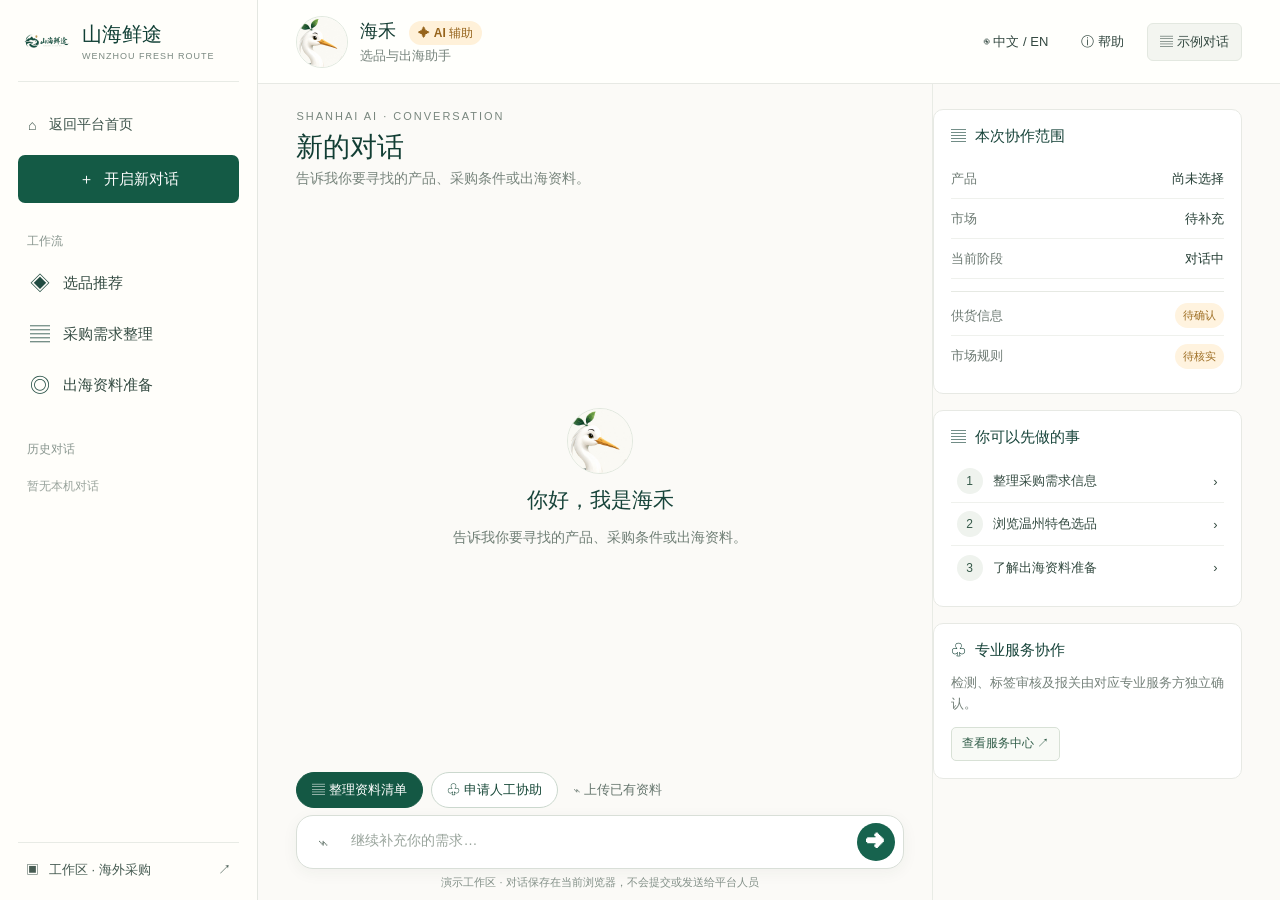
==== assistant.html @ 995d0ec9 "Polish homepage and AI assistant experience" ====
<!doctype html>
<html lang="zh-CN">
<head>
  <meta charset="utf-8">
  <meta name="viewport" content="width=device-width, initial-scale=1">
  <meta name="theme-color" content="#f7f7f2">
  <meta name="description" content="海禾 AI 独立对话工作区">
  <title>海禾 AI 对话工作区 · 山海鲜途</title>
  <link rel="stylesheet" href="market.css?v=20261021-home-agent1">
</head>
<body class="agent-route-active">
  <main id="assistant-app" class="agent-workspace">
    <aside class="agent-sidebar">
      <a class="agent-brand" href="index.html#home"><img src="assets/shanhai-logo.png" alt=""><span><strong>山海鲜途</strong><small>WENZHOU FRESH ROUTE</small></span></a>
      <a class="agent-back" href="index.html#home">⌂ <span>返回平台首页</span></a>
      <button class="agent-new-chat" type="button" data-action="new-chat">＋ <span>开启新对话</span></button>
      <div class="agent-side-label">工作流</div>
      <nav class="agent-side-nav" aria-label="助手工作流">
        <a href="index.html#catalog"><span>◈</span>选品推荐</a>
        <a href="index.html#request-create"><span>▤</span>采购需求整理</a>
        <a href="index.html#services"><span>◎</span>出海资料准备</a>
      </nav>
      <div class="agent-side-label recent-label">历史对话</div>
      <nav class="agent-history-list" id="agent-history" aria-label="历史对话"></nav>
      <a class="agent-side-footer" href="workspace.html">▣ <span>工作区 · 海外采购</span> ↗</a>
    </aside>

    <section class="agent-main">
      <header class="agent-topbar">
        <div class="agent-profile"><img src="assets/haihe-agent-avatar.jpg" alt=""><span><strong>海禾 <b>✦ AI 辅助</b></strong><small>选品与出海助手</small></span></div>
        <div class="agent-top-actions">
          <button type="button" class="agent-language" data-action="language">◉ 中文 / EN</button>
          <button type="button" data-action="help">ⓘ 帮助</button>
          <button type="button" class="agent-example-button" data-action="example">▤ 示例对话</button>
        </div>
      </header>

      <div class="agent-columns">
        <section class="agent-chat" aria-label="AI 对话">
          <div class="agent-chat-heading"><p class="section-kicker">SHANHAI AI · CONVERSATION</p><h1 id="thread-title">新的对话</h1><p id="thread-subtitle">告诉我你要寻找的产品、采购条件或出海资料。</p></div>
          <div class="agent-messages" id="agent-messages" aria-live="polite" aria-relevant="additions text"></div>
          <div class="agent-action-row">
            <button type="button" class="agent-primary-action" data-prompt="请整理一份出海资料准备清单">▤ 整理资料清单</button>
            <button type="button" class="agent-secondary-action" data-action="human">♧ 申请人工协助</button>
            <button type="button" class="agent-text-action" data-action="upload">⌁ 上传已有资料</button>
            <input type="file" id="agent-file" hidden>
          </div>
          <form id="agent-form" class="agent-composer">
            <button type="button" aria-label="添加文件" data-action="upload">⌁</button>
            <textarea id="agent-input" rows="1" maxlength="2000" autocomplete="off" placeholder="继续补充你的需求…" aria-label="输入消息"></textarea>
            <button type="submit" aria-label="发送消息">➜</button>
          </form>
          <small class="agent-local-note">演示工作区 · 对话保存在当前浏览器，不会提交或发送给平台人员</small>
        </section>

        <aside class="agent-context" aria-label="对话辅助信息">
          <article class="agent-side-card">
            <h2>▤ <span>本次协作范围</span></h2>
            <dl>
              <div><dt>产品</dt><dd id="context-product">尚未选择</dd></div>
              <div><dt>市场</dt><dd id="context-market">待补充</dd></div>
              <div><dt>当前阶段</dt><dd id="context-stage">对话中</dd></div>
            </dl>
            <hr>
            <div class="agent-side-status"><span>供货信息</span><b id="context-supply">待确认</b></div>
            <div class="agent-side-status"><span>市场规则</span><b id="context-rules">待核实</b></div>
          </article>
          <article class="agent-side-card">
            <h2>▤ <span>你可以先做的事</span></h2>
            <button type="button" class="agent-next-step" data-prompt="帮我整理一份采购需求需要的信息"><i>1</i><span>整理采购需求信息</span>›</button>
            <button type="button" class="agent-next-step" data-prompt="温州有哪些特色农产品适合采购？"><i>2</i><span>浏览温州特色选品</span>›</button>
            <button type="button" class="agent-next-step" data-prompt="农产品出口前通常需要关注哪些资料？"><i>3</i><span>了解出海资料准备</span>›</button>
          </article>
          <article class="agent-side-card agent-professional"><h2>♧ <span>专业服务协作</span></h2><p>检测、标签审核及报关由对应专业服务方独立确认。</p><a href="index.html#services">查看服务中心 ↗</a></article>
        </aside>
      </div>
    </section>
  </main>
  <script src="assistant.js?v=20261020-agent-workspace3"></script>
</body>
</html>
---- market.css ----
:root {
  --forest: #125a45;
  --deep: #123d32;
  --ink: #18332a;
  --muted: #718078;
  --cream: #f7f7f2;
  --paper: #fffef9;
  --line: #dfe5de;
  --gold: #b58b4f;
  --soft-green: #e7f1e8;
  --shadow: 0 18px 60px rgba(29, 57, 43, .10);
  font-family: "Segoe UI", "Microsoft YaHei", "Noto Sans SC", Arial, sans-serif;
  color: var(--ink);
  background: var(--cream);
  font-synthesis: none;
  text-rendering: optimizeLegibility;
}
* { box-sizing: border-box; }
html { scroll-behavior: smooth; }
body { margin: 0; min-width: 320px; background: var(--cream); }
button, input, textarea, select { font: inherit; }
button, a { -webkit-tap-highlight-color: transparent; }
button { cursor: pointer; }
a { color: inherit; text-decoration: none; }
button:focus-visible, a:focus-visible, input:focus-visible, textarea:focus-visible, select:focus-visible { outline: 3px solid #9dc5a6; outline-offset: 3px; }
.site-header { height: 76px; display: flex; align-items: center; gap: 30px; padding: 0 clamp(18px, 5vw, 68px); background: rgba(255, 255, 250, .94); border-bottom: 1px solid rgba(223, 229, 222, .88); position: sticky; top: 0; z-index: 20; backdrop-filter: blur(14px); }
.site-brand { display: inline-flex; align-items: center; gap: 10px; min-width: 245px; }
.brand-symbol { width: 41px; height: 33px; display: grid; place-items: center; color: var(--forest); font-size: 44px; font-weight: 400; transform: rotate(-14deg); line-height: .65; }
.site-brand strong { display: block; font-family: "Noto Serif SC", "Songti SC", serif; font-size: 23px; letter-spacing: 2px; }
.site-brand small { display: block; margin-top: 2px; color: #87918b; font-size: 8px; letter-spacing: 1.6px; }
.site-nav { display: flex; align-items: center; justify-content: center; gap: clamp(20px, 3vw, 46px); flex: 1; height: 100%; }
.site-nav a { display: inline-flex; align-items: center; height: 100%; color: #2f4039; font-size: 14px; position: relative; white-space: nowrap; }
.site-nav a[data-route].active { color: var(--deep); font-weight: 700; }
.site-nav a[data-route].active::after { content: ""; position: absolute; bottom: 14px; left: 50%; width: 34px; height: 3px; background: var(--forest); transform: translateX(-50%); border-radius: 3px; }
.nav-menu { position: relative; display: flex; align-items: center; height: 100%; color: #2f4039; font-size: 14px; }
.nav-menu summary { display: flex; align-items: center; height: 100%; cursor: pointer; list-style: none; white-space: nowrap; }
.nav-menu summary::-webkit-details-marker { display: none; }
.nav-menu summary::after { content: "⌄"; margin-left: 6px; color: var(--forest); }
.nav-menu[open] summary { color: var(--deep); font-weight: 700; }
.nav-menu-panel { position: absolute; top: calc(100% - 1px); right: -22px; z-index: 25; display: grid; min-width: 190px; padding: 7px; border: 1px solid var(--line); border-radius: 0 0 7px 7px; background: #fffef9; box-shadow: var(--shadow); }
.nav-menu-panel a { min-height: 40px; padding: 0 12px; border-radius: 4px; }
.nav-menu-panel a[data-route].active::after { display: none; }
.nav-menu-panel a:hover { background: var(--soft-green); }
.nav-lang-button { min-height: 40px; justify-self: start; padding: 0 12px; border: 1px solid #cbd8cd; border-radius: 4px; background: transparent; color: var(--forest); font-size: 14px; }
.nav-assistant-button { min-height: 40px; justify-self: stretch; padding: 0 12px; border: 0; border-radius: 4px; background: var(--soft-green); color: var(--forest); font-size: 14px; text-align: left; }
.workspace-link { color: var(--forest) !important; font-weight: 700; }
.header-actions { display: flex; align-items: center; gap: 17px; white-space: nowrap; }
.lang-button, .text-button { border: 0; background: transparent; color: #33453c; padding: 7px 0; }
.lang-button { font-size: 12px; }
.text-button { font-size: 13px; }
.solid-button, .outline-button, .dark-button { min-height: 38px; display: inline-flex; align-items: center; justify-content: center; padding: 0 18px; border-radius: 7px; font-weight: 700; border: 1px solid var(--forest); text-align: center; }
.solid-button, .dark-button { background: var(--forest); color: #fff; }
.outline-button { background: transparent; color: var(--forest); }
.solid-button:hover, .dark-button:hover { background: var(--deep); }
.outline-button:hover { background: var(--soft-green); }
.mobile-menu { display: none; border: 0; background: transparent; color: var(--forest); font-size: 21px; }
.market-shell { max-width: 1440px; margin: 0 auto; }
.hero { min-height: 480px; padding: clamp(38px, 6vw, 76px) clamp(20px, 7vw, 92px) 45px; display: flex; align-items: center; position: relative; overflow: hidden; isolation: isolate; background: var(--paper); }
.hero::after { content: ""; position: absolute; inset: 0 0 0 37%; z-index: -2; background: url("assets/hero-bayberry.jpg") center / cover no-repeat; }
.hero::before { content: ""; position: absolute; inset: 0; z-index: -1; background: linear-gradient(90deg, rgba(255, 254, 249, .98) 0%, rgba(255, 254, 249, .88) 37%, rgba(255, 254, 249, .08) 72%); }
.hero-copy { width: min(590px, 100%); }
.hero-kicker { margin: 0 0 17px; color: #796c50; font-size: 13px; letter-spacing: 4px; }
.hero h1 { margin: 0; max-width: 570px; font-family: "Noto Serif SC", "Songti SC", serif; font-size: clamp(42px, 4.4vw, 62px); line-height: 1.1; letter-spacing: 0; font-weight: 500; }
.hero h1 em { color: var(--forest); font-style: normal; }
.hero-copy > p { max-width: 500px; margin: 20px 0 24px; color: #4e5e56; font-size: 17px; line-height: 1.75; }
.hero-search { width: min(480px, 100%); height: 56px; display: flex; align-items: center; gap: 10px; border: 1px solid #bfc8bf; background: rgba(255,255,255,.89); border-radius: 10px; padding: 0 7px 0 17px; box-shadow: 0 8px 24px rgba(47,67,52,.08); }
.hero-search span { color: #697a71; font-size: 23px; }
.hero-search input { min-width: 0; flex: 1; border: 0; outline: 0; background: transparent; color: var(--ink); }
.hero-search button { height: 44px; min-width: 98px; border: 0; border-radius: 7px; background: var(--forest); color: #fff; font-weight: 700; }
.hero-actions { display: flex; gap: 12px; margin-top: 22px; }
.hero-note { display: flex; gap: 20px; align-items: center; margin-top: 30px; color: #6c7a71; font-size: 11px; }
.hero-note span { display: inline-flex; gap: 6px; align-items: center; }
.section { padding: 66px clamp(18px, 5vw, 68px); }
.section-head { display: flex; justify-content: space-between; align-items: end; gap: 20px; margin-bottom: 26px; }
.section-kicker { margin: 0 0 7px; color: var(--gold); font-size: 11px; letter-spacing: 2px; text-transform: uppercase; }
.section h2 { margin: 0; font-family: "Noto Serif SC", "Songti SC", serif; font-size: clamp(27px, 3vw, 40px); font-weight: 500; letter-spacing: 1px; }
.section-count { display: inline-flex; vertical-align: middle; margin-left: 8px; padding: 6px 9px; border: 1px solid #d6e3d6; border-radius: 999px; color: var(--forest); background: var(--soft-green); font-family: "Segoe UI", "Microsoft YaHei", sans-serif; font-size: 11px; font-weight: 700; letter-spacing: 0; }
.section-head > p { max-width: 420px; margin: 0; color: var(--muted); font-size: 13px; line-height: 1.7; }
.link-arrow { color: var(--forest); font-size: 13px; font-weight: 700; white-space: nowrap; }
.product-grid { display: grid; grid-template-columns: repeat(4, minmax(0, 1fr)); gap: 18px; }
.product-card { min-width: 0; background: var(--paper); border: 1px solid #e1e6df; border-radius: 8px; overflow: hidden; transition: transform .2s ease, box-shadow .2s ease; }
.product-card:hover { transform: translateY(-4px); box-shadow: var(--shadow); }
.product-photo { position: relative; aspect-ratio: 1.52; overflow: hidden; background: #e5ece4; }
.product-photo img { width: 100%; height: 100%; display: block; object-fit: cover; }
.favorite { position: absolute; top: 11px; right: 11px; width: 31px; height: 31px; display: grid; place-items: center; border: 0; border-radius: 50%; background: rgba(255,255,250,.9); color: var(--forest); font-size: 19px; }
.favorite.active { background: var(--forest); color: #fff; }
.product-body { padding: 14px 16px 16px; }
.product-body h3 { margin: 0 0 5px; font-family: "Noto Serif SC", "Songti SC", serif; font-size: 20px; font-weight: 600; }
.product-body p { margin: 0; color: var(--muted); font-size: 11px; line-height: 1.7; }
.product-meta { display: flex; justify-content: space-between; gap: 10px; margin-top: 12px; padding-top: 11px; border-top: 1px solid #edf0eb; color: #607168; font-size: 11px; }
.product-meta strong { color: var(--forest); font-size: 12px; }
.product-meta button { border: 0; padding: 0; background: transparent; color: var(--forest); font-weight: 700; }
.product-actions { display: flex; align-items: center; gap: 8px; margin-top: 12px; }
.product-batch-meta { display: grid; gap: 4px; margin-top: 10px; color: #718078; font-size: 10px; line-height: 1.5; }
.status-pill { display: inline-flex; align-items: center; min-height: 21px; padding: 2px 7px; border-radius: 4px; background: #e9f1e9; color: #356748; font-size: 10px; font-weight: 700; }
.status-pill.expired { background: #f5e9e6; color: #994f40; }
.status-pill.pending { background: #fff1d6; color: #8b641b; }
.disabled-link { pointer-events: none; opacity: .62; }
.match-checklist { display: grid; gap: 8px; }
.match-check { display: grid; grid-template-columns: 130px 1fr; gap: 4px 10px; padding: 11px 0; border-bottom: 1px solid #edf0eb; font-size: 11px; }
.match-check strong { color: #334d40; }
.match-check span { color: #53665c; }
.match-check small { grid-column: 2; color: #89958d; }
.channel-list { display: grid; gap: 10px; }
.channel-row { display: grid; grid-template-columns: 1.1fr 1fr .8fr 1.2fr auto; align-items: center; gap: 14px; margin-top: 0; }
.channel-row h2 { margin: 9px 0 3px; font-size: 16px; }
.channel-row small { color: #87938b; }
.channel-row > div > strong { display: block; font-size: 11px; line-height: 1.5; }
.precheck-controls { display: grid; gap: 7px; margin-top: 10px; }
.precheck-controls label { display: grid; gap: 3px; color: #738078; font-size: 9px; }
.precheck-controls select { width: 100%; min-width: 0; padding: 7px; border: 1px solid #d4ded5; border-radius: 5px; background: #fff; color: #34493d; font: inherit; font-size: 10px; }
.precheck-controls .dark-button { min-height: 34px; justify-content: center; padding: 0 10px; }
.precheck-result { display: grid; gap: 7px; margin-top: 10px; color: #758279; font-size: 10px; }
.precheck-result > strong { color: #344d40; }
.precheck-item { display: grid; grid-template-columns: 1fr; gap: 2px; padding: 7px; border: 1px solid #e2e9e2; border-radius: 5px; background: #fff; }
.precheck-item b { color: #43584b; font-size: 10px; }
.precheck-item span { color: #735d2f; }
.precheck-item small, .precheck-result p, .precheck-boundary { color: #8b978f; font-size: 9px; line-height: 1.5; }
.precheck-result p { margin: 3px 0 0; }
.precheck-boundary { display: block; margin-top: 8px; }
.selection-button { min-height: 30px; flex: 1; padding: 0 9px; border: 1px solid #b9d0bc; border-radius: 5px; background: #f6faf4; color: var(--forest); font-size: 10px; font-weight: 700; }
.selection-button.selected { background: var(--forest); color: #fff; }
.mini-link, .table-action { border: 0; padding: 0; background: transparent; color: var(--forest); font-size: 10px; font-weight: 700; white-space: nowrap; }
.feature-band { display: grid; grid-template-columns: repeat(3, minmax(0, 1fr)); gap: 1px; background: #dbe5dc; border-top: 1px solid #dbe5dc; border-bottom: 1px solid #dbe5dc; }
.feature { padding: 26px clamp(18px, 4vw, 52px); background: #eef5eb; }
.feature span { color: var(--gold); font-size: 21px; }
.feature h3 { margin: 12px 0 6px; font-size: 16px; }
.feature p { margin: 0; color: #68786e; line-height: 1.7; font-size: 12px; }
.catalog-page, .booklet-page, .requests-page, .request-category-page, .quotes-page { min-height: calc(100vh - 76px); padding: 50px clamp(18px, 5vw, 68px) 80px; }
.page-hero { display: grid; grid-template-columns: minmax(0, 1fr) 420px; gap: 24px; align-items: end; margin-bottom: 30px; }
.page-hero h1 { margin: 0 0 8px; font-family: "Noto Serif SC", "Songti SC", serif; font-size: clamp(30px, 3vw, 42px); font-weight: 500; }
.page-hero p { margin: 0; color: var(--muted); line-height: 1.7; }
.page-hero .search-control { width: 100%; }
.search-control { height: 46px; display: flex; align-items: center; gap: 9px; background: #fff; border: 1px solid #ccd7cc; border-radius: 8px; padding: 0 13px; }
.search-control span { color: var(--forest); font-size: 19px; }
.search-control input { flex: 1; min-width: 0; border: 0; outline: 0; background: transparent; }
.filter-bar { display: flex; gap: 8px; flex-wrap: wrap; align-items: center; padding: 13px; background: #edf4ed; border: 1px solid #d9e4da; border-radius: 8px; margin-bottom: 28px; }
.filter-label { padding: 0 6px; color: #54665a; font-weight: 700; font-size: 12px; }
.filter-chip { border: 1px solid #d3ddd3; background: #fff; color: #54655b; border-radius: 6px; padding: 8px 15px; font-size: 12px; }
.filter-chip.active, .filter-chip:hover { background: var(--forest); border-color: var(--forest); color: #fff; }
.requests-list, .quote-list { display: grid; gap: 12px; }
.request-row, .quote-row { display: grid; grid-template-columns: minmax(0, 1.6fr) .8fr .8fr auto; align-items: center; gap: 16px; padding: 20px; border: 1px solid var(--line); background: #fff; border-radius: 8px; }
.request-main h3, .quote-main h3 { margin: 0 0 6px; font-size: 16px; }
.request-main p, .quote-main p { margin: 0; color: var(--muted); font-size: 12px; line-height: 1.6; }
.row-label { display: block; margin-bottom: 5px; color: #9aa49d; font-size: 10px; }
.row-value { color: var(--deep); font-size: 13px; font-weight: 700; }
.tag { display: inline-flex; width: fit-content; padding: 5px 8px; border-radius: 4px; background: var(--soft-green); color: var(--forest); font-size: 10px; font-weight: 700; }
.tag.amber { background: #fff1dc; color: #98631b; }
.tag.gray { background: #eef1ef; color: #6d7973; }
.empty-panel { padding: 58px 20px; text-align: center; border: 1px dashed #c9d4ca; border-radius: 8px; color: var(--muted); }
.empty-panel strong { display: block; margin-bottom: 7px; color: var(--ink); font-size: 16px; }
.category-actions { display: flex; justify-content: flex-end; gap: 8px; flex-wrap: wrap; }
.filter-result-banner { display: flex; align-items: center; gap: 14px; margin-bottom: 18px; padding: 14px 16px; border: 1px solid #d8e7d8; border-radius: 8px; background: #edf5ec; color: #5d7165; font-size: 11px; }
.filter-result-banner strong { color: var(--forest); font-size: 14px; }
.booklet-note { display: flex; align-items: center; gap: 13px; margin-bottom: 20px; padding: 14px 16px; border: 1px solid #d8e7d8; border-left: 3px solid var(--gold); background: #fffaf0; color: #6d694f; font-size: 11px; line-height: 1.6; }
.booklet-note strong { flex: 0 0 auto; color: #8c6c2d; }
.booklet-grid { display: grid; grid-template-columns: repeat(2, minmax(0, 1fr)); gap: 15px; }
.booklet-card { display: grid; grid-template-columns: minmax(150px, .7fr) minmax(0, 1.3fr); gap: 18px; padding: 16px; border: 1px solid var(--line); border-radius: 8px; background: #fff; box-shadow: var(--shadow); }
.booklet-card > img { width: 100%; aspect-ratio: .9; object-fit: cover; border-radius: 6px; background: #e9efe8; }
.booklet-card h2 { margin: 9px 0 3px; font-family: "Noto Serif SC", "Songti SC", serif; font-size: 20px; font-weight: 500; }
.booklet-card > div > p { margin: 0; color: var(--muted); font-size: 11px; }
.booklet-card dl { display: grid; grid-template-columns: 1fr 1fr; gap: 9px 13px; margin: 16px 0; }
.booklet-card dl div { min-width: 0; padding-top: 8px; border-top: 1px solid #edf0eb; }
.booklet-card dt { color: #9aa49d; font-size: 10px; }
.booklet-card dd { margin: 4px 0 0; color: var(--deep); font-size: 11px; font-weight: 700; }
.booklet-card .dark-button { width: 100%; justify-content: center; }
.request-detail-list { display: grid; gap: 12px; }
.request-detail-card { padding: 22px; border: 1px solid var(--line); border-radius: 8px; background: #fff; box-shadow: var(--shadow); }
.request-detail-head { display: flex; justify-content: space-between; align-items: center; gap: 12px; }
.request-detail-card h2 { margin: 14px 0 7px; font-family: "Noto Serif SC", "Songti SC", serif; font-size: 22px; font-weight: 500; }
.request-detail-card > p { margin: 0; color: var(--muted); font-size: 12px; line-height: 1.7; }
.request-detail-meta { display: grid; grid-template-columns: 1fr 1fr auto; align-items: end; gap: 16px; margin-top: 18px; padding-top: 15px; border-top: 1px solid #edf0eb; }
.request-detail-meta small, .request-detail-meta strong { display: block; }
.request-detail-meta small { color: #929d96; font-size: 10px; }
.request-detail-meta strong { margin-top: 5px; color: var(--deep); font-size: 13px; }
.quote-row { grid-template-columns: minmax(0, 1.4fr) 1fr auto; }
.quote-side { display: flex; align-items: center; gap: 10px; }
.quote-avatar { width: 37px; height: 37px; display: grid; place-items: center; border-radius: 50%; background: #e6f0e6; color: var(--forest); font-weight: 700; }
.auth-page { min-height: calc(100vh - 76px); display: grid; grid-template-columns: minmax(0, 1.05fr) minmax(360px, .8fr); gap: clamp(28px, 6vw, 96px); align-items: center; padding: 58px clamp(18px, 7vw, 108px) 86px; background: linear-gradient(135deg, #f7f7f2, #e9f2e8); }
.auth-visual { min-height: 490px; display: flex; flex-direction: column; justify-content: center; padding: clamp(18px, 5vw, 70px); border-radius: 12px; background: linear-gradient(140deg, rgba(18, 61, 50, .96), rgba(19, 93, 68, .86)), url("assets/hero-bayberry.jpg") center / cover; color: #f8fbf3; box-shadow: var(--shadow); }
.auth-kicker { margin: 0 0 15px; color: #c9dfc8; font-size: 11px; letter-spacing: 2.4px; }
.auth-visual h1 { max-width: 520px; margin: 0; font-family: "Noto Serif SC", "Songti SC", serif; font-size: clamp(38px, 5vw, 66px); font-weight: 500; line-height: 1.15; }
.auth-visual > p { max-width: 420px; margin: 20px 0 48px; color: #d5e6d6; line-height: 1.8; font-size: 15px; }
.auth-visual-card { width: min(390px, 100%); display: flex; align-items: center; gap: 10px; padding: 12px 13px; border: 1px solid rgba(222, 244, 222, .26); border-radius: 9px; background: rgba(255,255,255,.11); backdrop-filter: blur(9px); }
.auth-visual-card strong, .auth-visual-card small { display: block; }
.auth-visual-card strong { font-size: 12px; }
.auth-visual-card small { margin-top: 4px; color: #c9dfc8; font-size: 10px; }
.auth-score { margin-left: auto; color: #d8f0c9; font-size: 18px; font-weight: 800; }
.auth-card { width: 100%; max-width: 490px; padding: clamp(24px, 4vw, 42px); border: 1px solid #dce5dc; border-radius: 12px; background: var(--paper); box-shadow: var(--shadow); }
.auth-card-head h2 { margin: 0 0 9px; font-family: "Noto Serif SC", "Songti SC", serif; font-size: 30px; font-weight: 500; }
.auth-card-head > p:last-child { margin: 0 0 26px; color: var(--muted); font-size: 12px; }
.auth-form .field { margin-bottom: 17px; }
.auth-form input, .auth-form select { min-height: 45px; }
.remember-line { display: flex; align-items: center; gap: 7px; margin: -4px 0 19px; color: var(--muted); font-size: 11px; }
.remember-line input { accent-color: var(--forest); }
.auth-submit { width: 100%; min-height: 46px; justify-content: center; display: inline-flex; align-items: center; gap: 8px; }
.auth-switch { margin: 19px 0 0; text-align: center; color: var(--muted); font-size: 11px; }
.auth-switch button { border: 0; padding: 0 0 0 5px; background: transparent; color: var(--forest); font-weight: 800; }
.auth-note { margin: 20px 0 0; padding-top: 15px; border-top: 1px solid var(--line); color: #8a968f; font-size: 10px; line-height: 1.7; }
.inquiry-page { min-height: calc(100vh - 76px); padding: 50px clamp(18px, 5vw, 68px) 85px; }
.inquiry-layout { display: grid; grid-template-columns: minmax(0, .82fr) minmax(0, 1.18fr); gap: 18px; align-items: start; }
.inquiry-product { overflow: hidden; border: 1px solid var(--line); border-radius: 10px; background: var(--paper); box-shadow: var(--shadow); }
.inquiry-product > img { width: 100%; display: block; aspect-ratio: 1.65; object-fit: cover; }
.inquiry-product > div { padding: 22px; }
.inquiry-product h2 { margin: 0 0 5px; font-family: "Noto Serif SC", "Songti SC", serif; font-size: 28px; font-weight: 500; }
.inquiry-product p:not(.section-kicker) { margin: 0; color: var(--muted); font-size: 12px; }
.inquiry-specs { display: grid; grid-template-columns: repeat(3, 1fr); gap: 10px; margin-top: 20px; padding-top: 15px; border-top: 1px solid var(--line); }
.inquiry-specs small, .inquiry-specs strong { display: block; }
.inquiry-specs small { color: #89958d; font-size: 10px; }
.inquiry-specs strong { margin-top: 6px; color: var(--deep); font-size: 11px; }
.inquiry-form-card { padding: 22px; border: 1px solid var(--line); border-radius: 10px; background: #fff; box-shadow: var(--shadow); }
.match-banner { display: flex; align-items: center; gap: 10px; margin-bottom: 24px; padding: 12px; border: 1px solid #d1e3d2; border-radius: 8px; background: #edf5ec; color: #315447; }
.match-icon { width: 30px; height: 30px; display: grid; place-items: center; border-radius: 50%; background: var(--forest); color: #fff; font-size: 10px; font-weight: 800; }
.match-banner strong, .match-banner small { display: block; }
.match-banner strong { font-size: 12px; }
.match-banner small { margin-top: 3px; color: #718078; font-size: 10px; }
.match-banner b { margin-left: auto; color: var(--forest); font-size: 20px; }
.inquiry-form-actions { display: flex; justify-content: flex-end; gap: 8px; margin-top: 8px; }
.modal-backdrop { position: fixed; inset: 0; z-index: 50; display: grid; place-items: center; padding: 18px; background: rgba(11, 35, 27, .45); }
.modal { width: min(600px, 100%); max-height: 90vh; overflow: auto; background: #fffef9; border-radius: 10px; box-shadow: 0 28px 80px rgba(11,35,27,.28); }
.modal-head { display: flex; align-items: start; justify-content: space-between; gap: 12px; padding: 20px 22px 14px; border-bottom: 1px solid var(--line); }
.modal-head h2 { margin: 0 0 4px; font-family: "Noto Serif SC", "Songti SC", serif; font-weight: 500; }
.modal-head p { margin: 0; color: var(--muted); font-size: 11px; }
.modal-close { border: 0; background: transparent; color: var(--muted); font-size: 22px; }
.modal-body { padding: 20px 22px; }
.modal-foot { display: flex; justify-content: flex-end; gap: 8px; padding: 13px 22px; border-top: 1px solid var(--line); }
.form-grid { display: grid; grid-template-columns: repeat(2, minmax(0,1fr)); gap: 13px; }
.field { margin-bottom: 13px; }
.field.full { grid-column: 1/-1; }
.field label { display: block; margin-bottom: 6px; color: #53645a; font-size: 11px; font-weight: 700; }
.field input, .field select, .field textarea { width: 100%; min-height: 38px; padding: 9px 10px; border: 1px solid #ccd7cc; border-radius: 6px; background: #fff; color: var(--ink); }
.field textarea { min-height: 90px; resize: vertical; }
.site-footer { display: flex; align-items: center; gap: 28px; padding: 29px clamp(18px, 5vw, 68px); background: #123d32; color: #f3f5ee; }
.site-footer > div:first-child strong { display: block; font-family: "Noto Serif SC", "Songti SC", serif; font-size: 18px; font-weight: 500; }
.site-footer > div:first-child span { display: block; margin-top: 4px; color: #b1c7b7; font-size: 10px; }
.site-footer > div:nth-child(2) { display: flex; gap: 20px; font-size: 11px; color: #d5e1d4; }
.site-footer small { margin-left: auto; color: #a4b9aa; font-size: 10px; }
.assistant-launcher { position: fixed; right: 24px; bottom: 24px; z-index: 30; display: inline-flex; align-items: center; gap: 8px; min-height: 49px; padding: 0 14px 0 7px; border: 1px solid #c2d4c4; border-radius: 26px; background: #fffef9; color: var(--forest); box-shadow: var(--shadow); font-weight: 700; }
.assistant-launcher[aria-expanded="true"] { border-color: var(--forest); background: #edf5ec; }
.shortlist-bar { position: fixed; z-index: 30; left: 24px; bottom: 24px; display: flex; align-items: center; gap: 9px; max-width: calc(100vw - 430px); padding: 9px 11px 9px 15px; border: 1px solid #cad9ca; border-radius: 7px; background: #fff; box-shadow: var(--shadow); }
.shortlist-bar[hidden] { display: none; }
.shortlist-bar strong { color: var(--forest); white-space: nowrap; }
.shortlist-bar button { min-height: 34px; padding: 0 11px; border: 1px solid #cbd9cc; border-radius: 5px; background: #f6faf4; color: var(--forest); font: inherit; font-weight: 700; white-space: nowrap; }
.shortlist-bar button:last-child { border-color: var(--forest); background: var(--forest); color: #fff; }
.assistant-orb { width: 34px; height: 34px; display: grid; place-items: center; flex: 0 0 auto; border-radius: 50%; background: var(--forest); color: #fff; font-size: 11px; font-weight: 800; letter-spacing: .5px; }
.assistant-panel { position: fixed; right: 24px; bottom: 84px; z-index: 40; width: min(370px, calc(100vw - 30px)); display: flex; flex-direction: column; max-height: min(650px, calc(100vh - 110px)); overflow: hidden; background: #fffef9; border: 1px solid #c8d7ca; border-radius: 13px; box-shadow: 0 24px 75px rgba(18,61,50,.22); transform: translateY(16px); opacity: 0; pointer-events: none; transition: opacity .18s ease, transform .18s ease; }
.assistant-panel.open { transform: translateY(0); opacity: 1; pointer-events: auto; }
.assistant-panel.open ~ .shortlist-bar { display: none; }
.assistant-head { display: flex; justify-content: space-between; align-items: center; gap: 12px; padding: 15px; background: #edf5ec; border-bottom: 1px solid #d6e4d7; }
.assistant-head > div { display: flex; align-items: center; gap: 9px; }
.assistant-head strong, .assistant-head small { display: block; }
.assistant-head strong { font-size: 13px; }
.assistant-head small { margin-top: 3px; color: #718078; font-size: 10px; }
.assistant-head > button { border: 0; background: transparent; color: #68786d; font-size: 22px; }
.assistant-status { display: flex; align-items: center; gap: 8px; padding: 8px 15px; border-bottom: 1px solid #e5eee5; color: #839087; font-size: 9px; }
.status-live { display: inline-flex; align-items: center; gap: 5px; color: var(--forest); font-weight: 800; }
.status-live i { width: 6px; height: 6px; border-radius: 50%; background: #45a36d; box-shadow: 0 0 0 3px rgba(69,163,109,.12); }
.assistant-trend { margin-left: auto; color: #3d8865; font-weight: 800; }
.assistant-visual { padding: 11px 15px 12px; background: linear-gradient(180deg, #f6faf5, #edf5ec); border-bottom: 1px solid #dce9dd; }
.assistant-match-head, .assistant-match-meta { display: flex; align-items: end; justify-content: space-between; gap: 10px; }
.assistant-match-head small, .assistant-match-head strong { display: block; }
.assistant-match-head small { color: #8a978e; font-size: 9px; }
.assistant-match-head strong { margin-top: 3px; color: #23463a; font-size: 12px; }
.assistant-match-head b { padding: 4px 7px; border-radius: 4px; background: #d9ebd8; color: #397054; font-size: 9px; }
.match-progress { height: 5px; overflow: hidden; margin-top: 9px; border-radius: 99px; background: #d9e6da; }
.match-progress span { display: block; height: 100%; border-radius: inherit; background: linear-gradient(90deg, #5aaa78, #1b6d53); }
.assistant-match-meta { margin-top: 5px; color: #7c8b81; font-size: 9px; }
.assistant-match-meta strong { color: #3b8561; font-size: 10px; }
.assistant-recommend-list { display: grid; grid-template-columns: 1fr 1fr; gap: 7px; margin-top: 10px; }
.assistant-product { min-width: 0; display: flex; align-items: center; gap: 7px; padding: 6px; border: 1px solid #dbe7db; border-radius: 7px; background: #fff; text-align: left; }
.assistant-product img { width: 34px; height: 34px; flex: 0 0 auto; border-radius: 5px; object-fit: cover; }
.assistant-product span { min-width: 0; flex: 1; }
.assistant-product strong, .assistant-product small { display: block; overflow: hidden; text-overflow: ellipsis; white-space: nowrap; }
.assistant-product strong { color: #25483b; font-size: 10px; }
.assistant-product small { margin-top: 3px; color: #89968e; font-size: 8px; }
.assistant-product b { color: var(--forest); font-size: 13px; }
.assistant-messages { display: grid; gap: 10px; min-height: 175px; max-height: 350px; overflow: auto; padding: 15px; }
.assistant-message { max-width: 88%; padding: 10px 12px; border-radius: 9px; color: #365148; background: #f0f4ef; font-size: 11px; line-height: 1.65; }
.assistant-message.user { justify-self: end; background: var(--forest); color: #fff; }
.assistant-prompts { display: flex; gap: 6px; overflow: auto; padding: 0 15px 12px; }
.assistant-prompts button { flex: 0 0 auto; border: 1px solid #d2dfd3; background: #fff; color: var(--forest); border-radius: 15px; padding: 6px 9px; font-size: 10px; }
.assistant-form { display: flex; gap: 8px; padding: 12px; border-top: 1px solid var(--line); }
.assistant-form input { min-width: 0; flex: 1; border: 1px solid #cbd8cc; border-radius: 8px; padding: 9px 10px; outline: 0; }
.assistant-form button { width: 37px; border: 0; border-radius: 8px; background: var(--forest); color: #fff; font-size: 18px; }
.toast-root { position: fixed; right: 22px; bottom: 86px; z-index: 60; display: grid; gap: 8px; }
.toast { max-width: min(370px, calc(100vw - 30px)); padding: 11px 13px; border-radius: 7px; background: #193d32; color: #fff; box-shadow: var(--shadow); font-size: 11px; }
.workspace-page, .services-page, .workflow-page { min-height: calc(100vh - 76px); padding: 50px clamp(18px, 5vw, 68px) 85px; }
.workflow-layout { display: grid; grid-template-columns: minmax(220px, .7fr) minmax(0, 1.5fr); gap: 16px; align-items: start; }
.workflow-guide { padding: 24px; border: 1px solid #d8e6d8; border-radius: 9px; background: linear-gradient(145deg, #f6faf4, #edf5ec); }
.workflow-guide h2 { margin: 10px 0 5px; color: var(--deep); font-family: "Noto Serif SC", "Songti SC", serif; font-size: 20px; font-weight: 500; }
.workflow-guide p { margin: 0 0 24px; color: var(--muted); font-size: 11px; line-height: 1.8; }
.workflow-step { display: inline-grid; place-items: center; width: 28px; height: 28px; border-radius: 50%; background: var(--forest); color: #fff; font-size: 10px; font-weight: 800; }
.workflow-value { display: block; margin: 5px 0 16px; color: var(--deep); font-size: 15px; }
.workflow-form-panel { min-width: 0; }
.workflow-actions { display: flex; justify-content: flex-end; gap: 8px; margin-top: 7px; padding-top: 16px; border-top: 1px solid #edf0eb; }
.workspace-stats { display: grid; grid-template-columns: repeat(3, minmax(0,1fr)); gap: 12px; margin: 0 0 20px; }
.workspace-stats > div { padding: 18px 20px; border: 1px solid var(--line); border-radius: 8px; background: #fff; }
.workspace-stats span, .workspace-stats strong, .workspace-stats small { display: block; }
.workspace-stats span { color: var(--muted); font-size: 11px; }
.workspace-stats strong { margin: 7px 0 3px; color: var(--deep); font-size: 28px; font-weight: 700; }
.workspace-stats small { color: #98a39c; font-size: 10px; }
.workspace-panel { margin-top: 18px; padding: 22px; border: 1px solid var(--line); border-radius: 9px; background: #fff; box-shadow: var(--shadow); }
.panel-heading { display: flex; justify-content: space-between; align-items: end; gap: 15px; margin-bottom: 18px; }
.panel-heading h2 { margin: 0; font-family: "Noto Serif SC", "Songti SC", serif; font-size: 20px; font-weight: 500; }
.panel-note { color: var(--muted); font-size: 10px; }
.table-wrap { overflow-x: auto; }
.comparison-table { width: 100%; border-collapse: collapse; min-width: 690px; }
table th, table td { text-align: center; vertical-align: middle; }
.comparison-table th, .comparison-table td { padding: 14px 12px; border-bottom: 1px solid #edf0eb; text-align: center; font-size: 11px; vertical-align: middle; }
.comparison-table th { color: #7d8b82; font-size: 10px; font-weight: 700; }
.comparison-table td strong, .comparison-table td small { display: block; }
.comparison-table td small { margin-top: 4px; color: #96a199; font-size: 9px; }
.quote-price { color: var(--forest); font-weight: 800; }
.feedback-row, .service-request { display: grid; grid-template-columns: minmax(0, .9fr) auto minmax(0, 1.6fr); align-items: center; gap: 15px; padding: 14px 0; border-bottom: 1px solid #edf0eb; }
.feedback-row:last-child, .service-request:last-child { border-bottom: 0; }
.feedback-row strong, .feedback-row small, .service-request strong, .service-request small { display: block; }
.feedback-row small, .service-request small { margin-top: 4px; color: #8b978f; font-size: 10px; }
.feedback-row p, .service-request p { margin: 0; color: #5f7067; font-size: 11px; line-height: 1.6; }
.muted-copy { color: var(--muted); font-size: 12px; line-height: 1.8; }
.calendar-grid { display: grid; grid-template-columns: repeat(4, minmax(0,1fr)); gap: 10px; }
.calendar-card { min-height: 170px; padding: 16px; border: 1px solid #d8e6d8; border-radius: 8px; background: linear-gradient(145deg, #f6faf4, #edf5ec); }
.calendar-card > span { color: var(--gold); font-size: 11px; font-weight: 800; }
.calendar-card h3 { margin: 18px 0 8px; color: var(--deep); font-size: 14px; line-height: 1.5; }
.calendar-card p { margin: 0 0 5px; color: var(--muted); font-size: 10px; }
.calendar-card strong { display: block; margin-bottom: 15px; color: var(--forest); font-size: 12px; }
.service-disclaimer { display: flex; align-items: start; gap: 13px; margin-bottom: 19px; padding: 15px 17px; border-left: 3px solid var(--gold); background: #fff8e9; color: #6c5b3e; font-size: 11px; line-height: 1.7; }
.service-disclaimer strong { flex: 0 0 auto; color: #8d6c2e; }
.service-grid { display: grid; grid-template-columns: repeat(2, minmax(0,1fr)); gap: 12px; }
.service-card { display: grid; grid-template-columns: auto minmax(0,1fr) auto; align-items: start; gap: 13px; padding: 19px; border: 1px solid var(--line); border-radius: 8px; background: #fff; }
.service-icon { width: 34px; height: 34px; display: grid; place-items: center; border-radius: 50%; background: var(--soft-green); color: var(--forest); font-size: 11px; font-weight: 800; }
.service-card h2 { margin: 9px 0 4px; font-family: "Noto Serif SC", "Songti SC", serif; font-size: 18px; font-weight: 500; }
.service-card small { color: #8a978e; font-size: 10px; }
.service-card p { margin: 9px 0 0; color: var(--muted); font-size: 11px; line-height: 1.7; }
.service-record-panel { margin-top: 20px; }
.selected-summary { display: flex; flex-wrap: wrap; gap: 7px; margin-bottom: 17px; }
.selected-summary span { padding: 6px 9px; border-radius: 4px; background: var(--soft-green); color: var(--forest); font-size: 10px; font-weight: 700; }
.business-model-page { min-height: calc(100vh - 76px); padding: 46px clamp(18px, 5vw, 68px) 80px; }
.business-model-page .page-hero { align-items: end; }
.business-disclaimer { display: flex; gap: 12px; margin: 0 0 18px; padding: 13px 16px; border-left: 3px solid #d89a43; background: #fff7e9; color: #6c5838; font-size: 11px; line-height: 1.7; }
.business-disclaimer strong { flex: 0 0 auto; color: #8a5b21; }
.b2b-flow { display: grid; grid-template-columns: minmax(0,1fr) auto minmax(0,1fr) auto minmax(0,1fr); align-items: center; gap: 13px; padding: 18px 0; border-top: 1px solid var(--line); border-bottom: 1px solid var(--line); }
.b2b-flow > div { display: grid; gap: 5px; }
.b2b-flow small { color: #a16c28; font-size: 9px; font-weight: 800; }
.b2b-flow strong { color: var(--deep); font-size: 13px; }
.b2b-flow span { color: var(--muted); font-size: 10px; }
.b2b-flow > b { color: #c2873e; font-size: 18px; }
.business-columns { display: grid; grid-template-columns: minmax(0,1.5fr) minmax(250px,.8fr); gap: 20px; margin-top: 25px; align-items: start; }
.business-columns > section > .panel-heading { margin-bottom: 12px; }
.membership-grid { display: grid; grid-template-columns: repeat(3,minmax(0,1fr)); gap: 9px; }
.membership-plan { display: flex; flex-direction: column; gap: 10px; min-width: 0; padding: 15px 14px; border: 1px solid var(--line); border-radius: 7px; background: #fff; }
.membership-plan.featured { border-color: #7ca18a; box-shadow: inset 0 3px #548468; }
.membership-plan h3 { margin: 0; color: var(--deep); font-size: 16px; }
.membership-price { margin: 0; color: #28674d; font-size: 24px; font-weight: 800; }
.membership-price small { display: block; margin-top: 3px; color: var(--muted); font-size: 9px; font-weight: 500; }
.membership-plan ul { display: grid; gap: 7px; min-height: 75px; margin: 0; padding-left: 16px; color: #586b60; font-size: 10px; line-height: 1.6; }
.plan-note { min-height: 25px; color: #8b958e; font-size: 9px; line-height: 1.5; }
.membership-plan .outline-button { margin-top: auto; justify-content: center; padding-inline: 8px; font-size: 10px; }
.revenue-panel { padding: 18px; border: 1px solid #ead9bd; border-radius: 7px; background: #fffaf2; }
.revenue-panel .panel-heading { align-items: start; margin-bottom: 8px; }
.revenue-panel h2 { font-size: 20px; }
.commission-rate { margin: 10px 0; color: #a86228; font-size: 35px; font-weight: 800; }
.commission-rate small { display: block; margin-top: 2px; color: #7d7060; font-size: 10px; font-weight: 500; }
.revenue-panel > p { color: #726859; font-size: 10px; line-height: 1.7; }
.revenue-step { display: grid; grid-template-columns: repeat(3,1fr); gap: 6px; margin: 14px 0; }
.revenue-step span { padding: 7px 5px; border-radius: 4px; background: #f2e8d8; color: #75592e; font-size: 9px; text-align: center; }
.revenue-panel > .outline-button { justify-content: center; width: 100%; }
.value-services { margin-top: 22px; }
.value-services .panel-heading h2 { font-size: 21px; }
.value-service-grid { display: grid; grid-template-columns: repeat(3,minmax(0,1fr)); gap: 15px; }
.value-service-grid article { padding: 12px 0; border-top: 2px solid #7b9980; }
.value-service-grid h3 { margin: 9px 0 5px; color: var(--deep); font-size: 14px; }
.value-service-grid p { min-height: 42px; margin: 0 0 9px; color: var(--muted); font-size: 10px; line-height: 1.7; }
.business-footnote { margin: 14px 0 0; color: #78847d; font-size: 9px; line-height: 1.7; }
.business-actions { display: flex; justify-content: flex-end; gap: 8px; margin-top: 18px; }
.revenue-simulator { margin-top: 24px; padding: 20px 22px; border: 1px solid #d8e3d9; border-radius: 7px; background: #fff; }
.revenue-simulator > .panel-heading { align-items: start; }
.revenue-simulator .panel-heading h2 { margin: 0 0 5px; color: var(--deep); font-size: 20px; }
.revenue-simulator .panel-heading p:not(.section-kicker) { margin: 0; color: var(--muted); font-size: 13px; }
.scenario-layout { display: grid; grid-template-columns: minmax(0,1.25fr) minmax(280px,.75fr); gap: 22px; align-items: start; }
.scenario-inputs { display: grid; grid-template-columns: repeat(3,minmax(0,1fr)); gap: 12px; }
.scenario-field { display: grid; align-content: start; gap: 6px; min-width: 0; color: #526459; font-size: 13px; font-weight: 700; }
.scenario-field input:not([type="range"]) { width: 100%; min-height: 40px; padding: 8px 10px; border: 1px solid #ccd7cc; border-radius: 5px; color: var(--ink); font: inherit; font-weight: 500; }
.scenario-rate { grid-template-columns: 1fr auto; align-content: center; }
.scenario-rate output { color: var(--forest); font-size: 14px; font-weight: 800; }
.scenario-rate input { grid-column: 1 / -1; width: 100%; accent-color: var(--forest); }
.scenario-results { display: grid; grid-template-columns: repeat(2,minmax(0,1fr)); gap: 8px; padding: 11px; border: 1px solid #e4ebe4; border-radius: 6px; background: #f8faf7; }
.scenario-results > div { min-width: 0; padding: 10px; background: #fff; border-radius: 4px; }
.scenario-results span, .scenario-results strong { display: block; }
.scenario-results span { color: #758178; font-size: 12px; line-height: 1.45; }
.scenario-results strong { margin-top: 7px; color: var(--deep); font-size: 18px; font-variant-numeric: tabular-nums; }
.scenario-results .scenario-total { border-top: 2px solid #8caf92; }
.scenario-results .scenario-balance { grid-column: 1 / -1; background: #edf5ec; }
.scenario-balance strong { color: var(--forest); font-size: 22px; }
.scenario-balance strong.negative { color: #a54e43; }
.scenario-note { margin: 13px 0 0; color: #78847d; font-size: 12px; line-height: 1.65; }
.revenue-offers, .validation-plan { margin-top: 22px; }
.revenue-offers .panel-heading > div > p:not(.section-kicker) { max-width: 680px; margin: 7px 0 0; color: var(--muted); font-size: 13px; line-height: 1.65; }
.offer-grid { display: grid; grid-template-columns: repeat(3,minmax(0,1fr)); gap: 16px; }
.offer-grid article { display: grid; grid-template-rows: auto 1fr auto; gap: 10px; min-width: 0; padding: 15px; border: 1px solid #e2e8e1; border-radius: 6px; background: #fbfcfa; }
.offer-heading { display: flex; flex-wrap: wrap; justify-content: space-between; align-items: baseline; gap: 7px; }
.offer-heading h3 { margin: 0; color: var(--deep); font-size: 16px; }
.offer-heading strong { color: #28674d; font-size: 17px; }
.offer-grid article > p { margin: 0; color: var(--muted); font-size: 13px; line-height: 1.65; }
.revenue-stream-columns { align-items: stretch; }
.membership-offer { padding: 18px; border: 1px solid #dfe7df; border-radius: 7px; background: #fff; }
.membership-offer .panel-heading { align-items: start; margin-bottom: 12px; }
.membership-offer h2, .commission-offer h2 { margin: 0; color: var(--deep); font-size: 20px; }
.membership-includes { display: grid; grid-template-columns: repeat(3,minmax(0,1fr)); gap: 10px; margin: 0 0 14px; padding: 0; list-style: none; }
.membership-includes li { padding: 11px; border-left: 2px solid #8caf92; background: #f6f9f5; color: #526459; font-size: 13px; line-height: 1.55; }
.membership-offer > p, .commission-offer > p { color: var(--muted); font-size: 13px; line-height: 1.7; }
.free-access-note, .commission-boundary { display: grid; gap: 4px; margin-top: 14px; padding: 12px; border-radius: 5px; background: #f4f7f3; color: #53675a; font-size: 13px; line-height: 1.6; }
.free-access-note strong, .commission-boundary strong { color: var(--deep); }
.commission-offer { height: 100%; }
.commission-offer .commission-rate { font-size: 32px; }
.scenario-switch { display: inline-flex; gap: 4px; margin: 4px 0 16px; padding: 4px; border: 1px solid #dce5dc; border-radius: 6px; background: #f5f8f4; }
.scenario-switch button { min-height: 36px; padding: 7px 13px; border: 0; border-radius: 4px; background: transparent; color: #526459; font: inherit; font-size: 13px; cursor: pointer; }
.scenario-switch button.active { background: var(--forest); color: #fff; }
.scenario-results > div:nth-child(5), .scenario-results > div:nth-child(6) { background: #f5f6f3; }
.validation-plan .panel-heading { margin-bottom: 14px; }
.milestone-grid { display: grid; grid-template-columns: repeat(3,minmax(0,1fr)); gap: 14px; }
.milestone-grid article { display: grid; align-content: start; gap: 8px; min-width: 0; padding: 14px; border-top: 2px solid #8caf92; background: #f8faf7; }
.milestone-grid article > span { color: #8a6a39; font-size: 13px; font-weight: 700; }
.milestone-grid article > strong { color: var(--deep); font-size: 14px; line-height: 1.55; }
.milestone-grid article > p { margin: 0; color: var(--muted); font-size: 13px; line-height: 1.6; }
.lean-boundary { margin-top: 22px; }
.lean-boundary strong { min-width: 145px; }
.cost-structure { margin-top: 26px; padding: 18px 0; border-top: 1px solid var(--line); border-bottom: 1px solid var(--line); }
.cost-structure .panel-heading { margin-bottom: 13px; }
.cost-structure .panel-heading h2 { margin: 0; color: var(--deep); font-size: 19px; }
.cost-grid { display: grid; grid-template-columns: repeat(4,minmax(0,1fr)); gap: 16px; }
.cost-grid article { display: grid; gap: 5px; padding-left: 12px; border-left: 2px solid #9bb79e; }
.cost-grid strong { color: var(--deep); font-size: 14px; }
.cost-grid span { color: var(--muted); font-size: 12px; line-height: 1.5; }
body { font-size: 16px; }
small, .hero-note, .site-footer small, .assistant-status, .assistant-messages, .assistant-form input, .assistant-prompts button { font-size: max(13px, 1em); }
.site-nav a, .nav-menu, .text-button { font-size: 15px; }
.lang-button, .hero-kicker, .section-kicker, .row-label, .tag, .status-pill, .status-pill.pending, .status-pill.expired, .product-batch-meta, .product-body p, .product-meta, .product-meta strong, .field-hint, .source-note, .panel-note, .plan-note, .precheck-controls label, .precheck-result, .precheck-item b, .precheck-item small, .precheck-result p, .precheck-boundary { font-size: max(13px, 1em); }
.site-header .solid-button, .site-header .outline-button, .site-header .dark-button { font-size: 14px; }
.request-stats { display: grid; grid-template-columns: repeat(4,minmax(0,1fr)); gap: 10px; margin: 0 0 18px; }
.request-stats > div { display: flex; align-items: baseline; gap: 9px; padding: 13px 15px; border: 1px solid var(--line); border-radius: 6px; background: #fff; }
.request-stats strong { color: var(--forest); font-size: 22px; }
.request-stats span { color: #5d6e64; font-size: 14px; }
.product-source-line { display: grid; gap: 3px; margin-top: 8px; color: #526459; font-size: 13px; line-height: 1.5; }
.product-source-line em { color: #855e1d; font-size: 13px; font-style: normal; }
.product-price-note { display: block; margin-top: 3px; color: #76847b; font-size: 13px; line-height: 1.4; }
.quote-summary { display: flex; align-items: baseline; gap: 9px; margin-bottom: 14px; padding: 13px 15px; border-left: 3px solid var(--forest); background: #edf5ec; color: #526459; }
.quote-summary strong { color: var(--forest); font-size: 22px; }
.quote-summary small { margin-left: auto; color: #738078; }
.thread-meta { display: grid; grid-template-columns: repeat(3,minmax(0,1fr)); gap: 12px; padding-bottom: 16px; border-bottom: 1px solid var(--line); }
.thread-meta span { display: grid; gap: 5px; }
.thread-meta small { color: var(--muted); font-size: 13px; }
.thread-meta strong { font-size: 15px; }
.thread-messages { display: grid; gap: 12px; min-height: 140px; padding: 18px 0; }
.thread-message { width: min(78%,620px); padding: 12px 14px; border: 1px solid var(--line); border-radius: 7px; background: #f8faf7; }
.thread-message.sent { justify-self: end; border-color: #cddfce; background: #edf5ec; }
.thread-message > span, .thread-message small { color: var(--muted); font-size: 13px; }
.thread-message p { margin: 6px 0; font-size: 15px; line-height: 1.65; }
.quote-reply-form { display: grid; gap: 8px; }
.quote-reply-form label { color: #526459; font-size: 14px; font-weight: 700; }
.quote-reply-form textarea { min-height: 100px; padding: 11px; border: 1px solid #ccd7cd; border-radius: 5px; resize: vertical; font-size: 15px; }
.field-hint { display: block; margin-top: 4px; color: var(--muted); }
@media (max-width: 980px) {
  .site-header { gap: 13px; padding-inline: 20px; }
  .site-brand { min-width: auto; }
  .site-nav { position: absolute; left: 0; right: 0; top: 100%; height: auto; display: none; flex-direction: column; align-items: stretch; gap: 0; padding: 7px 20px 12px; background: #fffef9; border-bottom: 1px solid var(--line); box-shadow: var(--shadow); }
  .site-nav.open { display: flex; }
  .site-nav a { height: 42px; padding-inline: 10px; }
  .nav-menu { width: 100%; height: auto; display: block; }
  .nav-menu summary { height: 42px; padding-inline: 10px; }
  .nav-menu-panel { position: static; min-width: 0; border: 0; border-radius: 0; box-shadow: none; padding: 0 0 5px 12px; }
  .nav-menu-panel a { height: 40px; }
  .mobile-menu { display: block; margin-left: auto; }
  .workspace-link { display: none !important; }
  .hero::after { left: 28%; }
  .product-grid { grid-template-columns: repeat(2, minmax(0,1fr)); }
  .page-hero { grid-template-columns: 1fr; }
  .auth-page { grid-template-columns: 1fr; padding-block: 35px 60px; }
  .auth-visual { min-height: 350px; }
  .auth-card { max-width: none; }
  .inquiry-layout { grid-template-columns: 1fr; }
  .calendar-grid { grid-template-columns: repeat(2, minmax(0,1fr)); }
  .service-grid { grid-template-columns: 1fr; }
  .business-columns { grid-template-columns: 1fr; }
  .offer-grid { grid-template-columns: 1fr; }
  .membership-includes { grid-template-columns: 1fr; }
  .milestone-grid { grid-template-columns: 1fr; }
  .scenario-layout { grid-template-columns: 1fr; }
  .scenario-inputs { grid-template-columns: repeat(2,minmax(0,1fr)); }
  .cost-grid { grid-template-columns: repeat(2,minmax(0,1fr)); }
}
@media (max-width: 680px) {
  .site-header { height: 62px; padding-inline: 14px; }
  .site-brand strong { font-size: 19px; }
  .site-brand small, .lang-button, .text-button, .solid-button { display: none; }
  .header-actions .lang-button { position: absolute; top: 17px; right: 54px; display: block; font-size: 12px; }
  .site-nav { position: absolute; left: 0; right: 0; top: 61px; height: auto; display: none; flex-direction: column; align-items: stretch; gap: 0; padding: 7px 14px 12px; background: #fffef9; border-bottom: 1px solid var(--line); box-shadow: var(--shadow); }
  .site-nav.open { display: flex; }
  .site-nav a { height: 42px; padding-inline: 10px; }
  .nav-menu { height: auto; display: block; }
  .nav-menu summary { height: 42px; padding-inline: 10px; }
  .nav-menu-panel { position: static; min-width: 0; border: 0; border-radius: 0; box-shadow: none; padding: 0 0 5px 12px; }
  .nav-menu-panel a { height: 40px; }
  .site-nav a[data-route].active::after { left: 8px; bottom: 6px; width: 22px; transform: none; }
  .mobile-menu { display: block; margin-left: auto; }
  .hero { min-height: 600px; align-items: end; padding: 38px 20px 45px; }
  .hero { padding-bottom: 92px; }
  .hero::after { inset: 0; background-position: 63% center; }
  .hero::before { background: linear-gradient(180deg, rgba(255,254,249,.12) 0%, rgba(255,254,249,.55) 43%, rgba(255,254,249,.98) 72%); }
  .hero h1 { font-size: 45px; }
  .hero-copy > p { font-size: 15px; }
  .hero-note { flex-wrap: wrap; gap: 9px 16px; }
  .hero-actions { display: grid; grid-template-columns: repeat(2,minmax(0,1fr)); gap: 8px; }
  .hero-actions > * { min-width: 0; justify-content: center; padding-inline: 8px; text-align: center; }
  .hero-actions > :last-child { grid-column: 1 / -1; }
  .workspace-page, .services-page { padding: 35px 15px 60px; }
  .workflow-page { padding: 35px 15px 60px; }
  .workflow-layout { grid-template-columns: 1fr; }
  .workflow-actions { display: grid; grid-template-columns: 1fr; }
  .workflow-actions .outline-button, .workflow-actions .dark-button { width: 100%; justify-content: center; }
  .workspace-stats { grid-template-columns: 1fr; }
  .workspace-panel { padding: 16px; }
  .panel-heading { align-items: start; flex-direction: column; }
  .calendar-grid { grid-template-columns: 1fr; }
  .feedback-row, .service-request { grid-template-columns: 1fr auto; }
  .feedback-row p, .service-request p { grid-column: 1/-1; }
  .service-card { grid-template-columns: auto minmax(0,1fr); }
  .service-card .mini-link { grid-column: 2; justify-self: start; }
  .membership-grid { grid-template-columns: 1fr; }
  .membership-plan ul, .plan-note { min-height: 0; }
  .b2b-flow { grid-template-columns: 1fr; gap: 8px; }
  .b2b-flow > b { transform: rotate(90deg); justify-self: start; margin: 0 0 3px 7px; }
  .value-service-grid { grid-template-columns: 1fr; gap: 5px; }
  .value-service-grid p { min-height: 0; }
  .business-disclaimer { display: block; }
  .business-disclaimer strong { display: block; margin-bottom: 4px; }
  .business-actions { display: grid; grid-template-columns: 1fr; }
  .scenario-switch { display: grid; grid-template-columns: 1fr 1fr; width: 100%; }
  .scenario-switch button { padding-inline: 6px; }
  .scenario-inputs { grid-template-columns: 1fr 1fr; gap: 9px; }
  .scenario-results { grid-template-columns: 1fr 1fr; }
  .scenario-results strong { font-size: 16px; }
  .cost-grid { gap: 13px 10px; }
  .section { padding: 46px 15px; }
  .section-head { display: block; }
  .section-head > p { margin-top: 11px; }
  .product-grid { grid-template-columns: 1fr 1fr; gap: 9px; }
  .product-body { padding: 11px; }
  .product-body h3 { font-size: 16px; }
  .product-meta { display: block; }
  .product-meta button { display: block; margin-top: 7px; }
  .feature-band { grid-template-columns: 1fr; }
  .catalog-page, .booklet-page, .requests-page, .request-category-page, .quotes-page { padding: 35px 15px 60px; }
  .booklet-grid { grid-template-columns: 1fr; }
  .booklet-card { grid-template-columns: 120px minmax(0, 1fr); gap: 13px; }
  .request-row, .quote-row { grid-template-columns: 1fr 1fr; gap: 13px; padding: 15px; }
  .request-stats { grid-template-columns: 1fr 1fr; }
  .quote-summary { flex-wrap: wrap; }
  .quote-summary small { width: 100%; margin-left: 0; }
  .thread-meta { grid-template-columns: 1fr; }
  .thread-message { width: 92%; }
  .request-row .solid-button, .quote-row .solid-button { grid-column: 1/-1; width: 100%; }
  .request-detail-meta { grid-template-columns: 1fr 1fr; }
  .request-detail-meta .dark-button { grid-column: 1/-1; width: 100%; }
  .filter-result-banner { align-items: start; flex-direction: column; gap: 5px; }
  .auth-page { padding: 26px 15px 55px; }
  .auth-visual { min-height: 360px; padding: 26px; }
  .auth-visual h1 { font-size: 42px; }
  .auth-visual > p { margin-bottom: 30px; font-size: 13px; }
  .auth-card { padding: 24px 18px; }
  .inquiry-page { padding: 35px 15px 60px; }
  .inquiry-product > div, .inquiry-form-card { padding: 17px; }
  .inquiry-specs { gap: 7px; }
  .inquiry-form-actions { display: grid; grid-template-columns: 1fr; }
  .inquiry-form-actions .outline-button, .inquiry-form-actions .dark-button { width: 100%; justify-content: center; }
  .assistant-recommend-list { grid-template-columns: 1fr; }
  .site-footer { display: block; padding: 25px 15px 80px; }
  .site-footer > div:nth-child(2) { margin-top: 18px; flex-wrap: wrap; }
  .site-footer small { display: block; margin: 20px 0 0; }
  .assistant-launcher { right: 14px; bottom: 14px; }
  .assistant-panel { right: 14px; bottom: 74px; max-height: calc(100vh - 160px); }
  .shortlist-bar { right: 14px; bottom: 74px; left: 14px; max-width: none; justify-content: space-between; gap: 6px; padding: 7px; }
  .shortlist-bar strong { font-size: 13px; }
  .shortlist-bar button { padding-inline: 8px; font-size: 13px; }
}

/* Full-page assistant workspace */
body.agent-route-active { overflow: hidden; background: #f7f8f4; }
body.agent-route-active .site-header,
body.agent-route-active .footer-cta,
body.agent-route-active .site-footer,
body.agent-route-active .assistant-panel,
body.agent-route-active .assistant-launcher,
body.agent-route-active .shortlist-bar { display: none !important; }
body.agent-route-active #market-root { min-height: 100dvh; }
.agent-workspace { min-height: 100dvh; display: grid; grid-template-columns: 258px minmax(0,1fr); color: #18372f; background: #fbfaf7; }
.agent-sidebar { position: sticky; top: 0; height: 100dvh; display: flex; flex-direction: column; padding: 18px 18px 14px; border-right: 1px solid #e4e7e1; background: #fffefa; }
.agent-brand { display: flex; align-items: center; gap: 12px; min-height: 64px; padding: 0 6px 17px; border-bottom: 1px solid #e8ebe5; }
.agent-brand img { width: 46px; height: 46px; object-fit: contain; }
.agent-brand strong, .agent-brand small { display: block; }
.agent-brand strong { color: #103f35; font-family: "Noto Serif SC", "Songti SC", serif; font-size: 20px; }
.agent-brand small { margin-top: 3px; color: #7b8981; font-size: 9px; letter-spacing: 1px; }
.agent-back { display: flex; align-items: center; gap: 13px; min-height: 60px; padding: 12px 10px; margin-top: 13px; color: #3e544c; font-size: 14px; }
.agent-back:first-letter { font-size: 20px; }
.agent-new-chat { min-height: 48px; display: flex; align-items: center; justify-content: center; gap: 10px; border: 0; border-radius: 7px; background: #145a45; color: white; font-size: 15px; font-weight: 700; }
.agent-new-chat:hover, .agent-primary-action:hover { background: #0d4b39; }
.agent-side-label { margin: 30px 9px 10px; color: #89968f; font-size: 12px; }
.agent-side-nav { display: grid; gap: 5px; }
.agent-side-nav a { min-height: 46px; display: flex; align-items: center; gap: 13px; padding: 0 11px; border-radius: 6px; color: #334a41; font-size: 15px; }
.agent-side-nav a > span { width: 21px; color: #214b41; font-size: 20px; text-align: center; }
.agent-side-nav a:hover, .agent-side-nav a.active { background: #edf2eb; color: #103f35; font-weight: 700; }
.agent-side-label.recent-label { margin-top: 33px; }
.agent-history { width: 100%; display: flex; align-items: flex-start; gap: 9px; padding: 11px 9px; border: 0; border-radius: 6px; background: transparent; color: #354b43; text-align: left; font-size: 12px; }
.agent-history.active, .agent-history:hover { background: #f0f4ed; }
.agent-history > span:first-child { color: #1e5d49; font-size: 16px; }
.agent-history > span:nth-child(2) { min-width: 0; flex: 1; line-height: 1.5; }
.agent-history small { display: block; margin-top: 3px; color: #89958d; font-size: 11px; }
.agent-history b { color: #6d7b73; font-size: 18px; line-height: 12px; }
.agent-side-footer { display: flex; align-items: center; gap: 10px; min-height: 44px; margin-top: auto; padding: 10px 8px 0; border-top: 1px solid #e8ebe5; color: #475c53; font-size: 13px; }
.agent-side-footer span { flex: 1; }
.agent-main { min-width: 0; height: 100dvh; display: grid; grid-template-rows: 84px minmax(0,1fr); }
.agent-topbar { display: flex; align-items: center; justify-content: space-between; gap: 16px; padding: 0 clamp(22px,3vw,48px); border-bottom: 1px solid #e7e9e4; background: rgba(255,255,253,.94); }
.agent-profile { display: flex; align-items: center; gap: 12px; }
.agent-profile > img { width: 52px; height: 52px; border: 1px solid #e1e9df; border-radius: 50%; object-fit: cover; }
.agent-profile strong, .agent-profile small { display: block; }
.agent-profile strong { color: #153d33; font-size: 18px; }
.agent-profile strong b { margin-left: 8px; padding: 5px 9px; border-radius: 15px; background: #fff1d9; color: #96641c; font-size: 12px; }
.agent-profile small { margin-top: 4px; color: #77847d; font-size: 13px; }
.agent-top-actions { display: flex; align-items: center; gap: 10px; }
.agent-top-actions button { min-height: 38px; padding: 0 12px; border: 1px solid transparent; border-radius: 6px; background: transparent; color: #334840; font-size: 13px; }
.agent-top-actions button:hover, .agent-top-actions .agent-example-button { border-color: #e3e8e0; background: #f3f5f0; }
.agent-columns { min-height: 0; display: grid; grid-template-columns: minmax(0,1fr) 310px; gap: 28px; padding: 0 clamp(20px,3vw,48px); }
.agent-chat { min-width: 0; min-height: 0; display: flex; flex-direction: column; padding-top: 26px; }
.agent-chat-heading { flex: 0 0 auto; padding: 0 0 17px; }
.agent-chat-heading .section-kicker { margin: 0 0 8px; color: #78867e; font-size: 11px; }
.agent-chat-heading h1 { margin: 0; color: #123e34; font-size: 27px; line-height: 1.3; }
.agent-chat-heading > p:last-child { margin: 5px 0 0; color: #77847c; font-size: 14px; }
.agent-messages { min-height: 0; flex: 1 1 auto; overflow: auto; display: flex; flex-direction: column; gap: 18px; padding: 4px 0 15px; scrollbar-color: #c7d3c9 transparent; }
.agent-bubble { max-width: min(760px,92%); padding: 13px 16px; border: 1px solid #e6e9e3; border-radius: 10px; background: #fff; color: #263f36; box-shadow: 0 2px 8px rgba(27,53,39,.025); }
.agent-bubble p { margin: 0; font-size: 15px; line-height: 1.7; }
.agent-bubble small { display: block; margin-top: 7px; color: #d6e9e1; font-size: 11px; }
.agent-bubble.user { align-self: flex-end; border-color: #145844; background: #145844; color: #fff; }
.agent-reply { display: flex; align-items: flex-start; gap: 12px; }
.agent-reply > img { width: 43px; height: 43px; flex: 0 0 auto; border: 1px solid #e0e8dd; border-radius: 50%; object-fit: cover; }
.agent-reply-content { min-width: 0; flex: 1; display: grid; gap: 9px; }
.agent-reply-content > small { color: #53685e; font-size: 12px; font-weight: 700; }
.agent-reply-content > small span { margin-left: 8px; color: #929c96; font-weight: 400; }
.agent-reply-content > .agent-bubble { max-width: 100%; }
.agent-context-strip { display: grid; grid-template-columns: repeat(3,minmax(0,1fr)); padding: 12px 9px; border: 1px solid #e6e9e3; border-radius: 9px; background: #fff; }
.agent-context-strip > div { display: flex; align-items: center; gap: 10px; padding: 0 10px; border-right: 1px solid #e8ebe5; }
.agent-context-strip > div:last-child { border: 0; }
.agent-context-strip > div > span { width: 36px; height: 36px; display: grid; place-items: center; border-radius: 50%; background: #edf3ec; color: #245c49; font-size: 17px; }
.agent-context-strip small { color: #718078; font-size: 11px; }
.agent-context-strip strong { display: block; margin-top: 3px; color: #263f36; font-size: 13px; }
.agent-context-strip .agent-pending { color: #a56d1d; }
.agent-checklist { padding: 11px 17px 4px; border: 1px solid #e7e9e4; border-radius: 10px; background: #fff; }
.agent-checklist > header { display: flex; align-items: center; gap: 10px; padding-bottom: 10px; border-bottom: 1px solid #edf0ea; color: #1b493c; }
.agent-checklist > header strong { font-size: 15px; }
.agent-checklist > header em { padding: 4px 8px; border-radius: 15px; background: #eff4ef; color: #61786b; font-size: 11px; font-style: normal; }
.agent-check-row { min-height: 47px; display: grid; grid-template-columns: 42px minmax(150px,.8fr) minmax(0,1.5fr) 76px; align-items: center; gap: 10px; border-bottom: 1px solid #eff1ed; }
.agent-check-row:last-of-type { border-bottom: 0; }
.agent-check-row > b { width: 28px; height: 28px; display: grid; place-items: center; border-radius: 50%; background: #f0f4ef; color: #486357; font-size: 11px; }
.agent-check-row > strong { color: #263f36; font-size: 13px; }
.agent-check-row > span { color: #76827b; font-size: 12px; }
.agent-check-row > small { justify-self: end; padding: 5px 8px; border-radius: 14px; background: #fff3df; color: #996317; font-size: 11px; white-space: nowrap; }
.agent-checklist > footer { padding: 9px 0 7px; color: #7e8982; font-size: 11px; }
.agent-source { display: flex; align-items: center; justify-content: space-between; gap: 12px; padding: 9px 11px; border-radius: 6px; background: #f0f4ee; color: #31574a; font-size: 12px; }
.agent-source a { padding: 6px 10px; border: 1px solid #cbd6ca; border-radius: 16px; background: #fff; white-space: nowrap; }
.agent-disclaimer, .agent-local-note { color: #839088; font-size: 11px; line-height: 1.5; }
.agent-action-row { display: flex; flex-wrap: wrap; gap: 8px; padding: 8px 0; }
.agent-primary-action, .agent-secondary-action, .agent-text-action { min-height: 42px; display: inline-flex; align-items: center; justify-content: center; gap: 8px; padding: 0 17px; border: 1px solid #cbd8ce; border-radius: 24px; background: #fff; color: #174838; font-size: 13px; font-weight: 700; }
.agent-primary-action { border-color: #145844; background: #145844; color: #fff; }
.agent-text-action { border-color: transparent; background: transparent; font-weight: 500; }
.agent-composer { min-height: 58px; display: flex; align-items: center; gap: 10px; padding: 7px 9px; border: 1px solid #d9dfd8; border-radius: 17px; background: #fff; box-shadow: 0 4px 16px rgba(34,59,44,.05); }
.agent-composer > button { width: 37px; height: 38px; flex: 0 0 auto; border: 0; border-radius: 50%; background: transparent; color: #65786d; font-size: 20px; }
.agent-composer > button:last-child { background: #145844; color: white; font-size: 19px; }
.agent-composer input { min-width: 0; min-height: 40px; flex: 1; border: 0; outline: 0; color: #244238; font-size: 14px; }
.agent-local-note { display: block; padding: 5px 5px 10px; text-align: center; }
.agent-context { min-width: 0; overflow: auto; display: grid; align-content: start; gap: 16px; padding: 25px 0 25px 0; border-left: 1px solid #e8ebe5; }
.agent-side-card { margin-left: 0; padding: 17px; border: 1px solid #e7e9e4; border-radius: 10px; background: #fff; }
.agent-side-card h2 { display: flex; align-items: center; gap: 9px; margin: 0 0 13px; color: #17443a; font-size: 15px; }
.agent-side-card dl { margin: 0; }
.agent-side-card dl > div, .agent-side-status { min-height: 40px; display: flex; align-items: center; justify-content: space-between; gap: 10px; border-bottom: 1px solid #eff1ed; font-size: 13px; }
.agent-side-card dt { color: #6d7a73; }
.agent-side-card dd { margin: 0; color: #253e35; font-weight: 600; text-align: right; }
.agent-side-card hr { margin: 12px 0 4px; border: 0; border-top: 1px solid #e6e9e3; }
.agent-side-status:last-child { border-bottom: 0; }
.agent-side-status span { color: #6d7a73; }
.agent-side-status b { padding: 5px 8px; border-radius: 15px; background: #fff3df; color: #9d6d22; font-size: 11px; font-weight: 600; }
.agent-next-step { width: 100%; min-height: 43px; display: flex; align-items: center; gap: 10px; border: 0; border-bottom: 1px solid #eff1ed; background: transparent; color: #334a40; text-align: left; font-size: 13px; }
.agent-next-step:last-child { border-bottom: 0; }
.agent-next-step i { width: 26px; height: 26px; display: grid; place-items: center; border-radius: 50%; background: #eff3ee; color: #365a4a; font-size: 12px; font-style: normal; }
.agent-next-step span { flex: 1; }
.agent-professional p { margin: 0 0 12px; color: #76827b; font-size: 13px; line-height: 1.6; }
.agent-professional button { min-height: 34px; padding: 0 10px; border: 1px solid #d8e1d6; border-radius: 5px; background: #f8faf6; color: #315d49; font-size: 12px; }
.agent-professional a { min-height: 34px; display: inline-flex; align-items: center; padding: 0 10px; border: 1px solid #d8e1d6; border-radius: 5px; background: #f8faf6; color: #315d49; font-size: 12px; }
.agent-sample-product { display: flex; align-items: center; gap: 12px; padding: 10px; border: 1px solid #e5e9e2; border-radius: 8px; background: #fff; }
.agent-sample-product img { width: 86px; height: 68px; border-radius: 5px; object-fit: cover; }
.agent-sample-product > div { min-width: 0; flex: 1; display: grid; gap: 4px; }
.agent-sample-product strong { color: #193f35; font-size: 14px; }
.agent-sample-product small, .agent-sample-product span { color: #718078; font-size: 11px; }
.agent-sample-product button { min-height: 34px; padding: 0 10px; border: 1px solid #cdd9cc; border-radius: 18px; background: #fff; color: #24533f; font-size: 11px; }
.agent-dynamic-actions { display: flex; flex-wrap: wrap; gap: 8px; }
.agent-welcome { margin: auto; display: grid; justify-items: center; gap: 12px; padding: 30px 15px; text-align: center; }
.agent-welcome img { width: 66px; height: 66px; border: 1px solid #e1e8de; border-radius: 50%; object-fit: cover; }
.agent-welcome h2 { margin: 0; color: #17443a; font-size: 21px; }
.agent-welcome p { max-width: 520px; margin: 0; color: #6f7e75; font-size: 14px; line-height: 1.6; }
.agent-welcome > div { display: flex; flex-wrap: wrap; justify-content: center; gap: 8px; }
.agent-welcome button { min-height: 38px; padding: 0 12px; border: 1px solid #d4dfd3; border-radius: 5px; background: #fff; color: #285743; font-size: 12px; }
.agent-welcome a { min-height: 38px; display: inline-flex; align-items: center; padding: 0 12px; border: 1px solid #d4dfd3; border-radius: 5px; background: #fff; color: #285743; font-size: 12px; }
@media (max-width: 1100px) {
  .agent-workspace { grid-template-columns: 220px minmax(0,1fr); }
  .agent-columns { grid-template-columns: minmax(0,1fr) 270px; gap: 18px; padding-inline: 20px; }
  .agent-check-row { grid-template-columns: 34px minmax(130px,.8fr) minmax(0,1.3fr) 70px; gap: 7px; }
}
@media (max-width: 820px) {
  body.agent-route-active { overflow: auto; }
  .agent-workspace { display: block; }
  .agent-sidebar { position: static; width: 100%; height: auto; display: grid; grid-template-columns: 1fr auto; gap: 8px 14px; padding: 10px 14px; border-right: 0; border-bottom: 1px solid #e3e8e1; }
  .agent-brand { min-height: 48px; padding: 0; border: 0; }
  .agent-brand img { width: 38px; height: 38px; }
  .agent-brand strong { font-size: 17px; }
  .agent-brand small { font-size: 8px; }
  .agent-back, .agent-side-label, .agent-history, .agent-side-footer { display: none; }
  .agent-new-chat { min-height: 40px; align-self: center; padding: 0 12px; font-size: 13px; }
  .agent-side-nav { grid-column: 1 / -1; display: flex; overflow-x: auto; gap: 5px; }
  .agent-side-nav a { min-height: 37px; flex: 0 0 auto; gap: 7px; padding: 0 10px; font-size: 12px; }
  .agent-side-nav a > span { font-size: 16px; }
  .agent-main { height: auto; min-height: calc(100dvh - 150px); display: block; }
  .agent-topbar { min-height: 67px; padding: 8px 15px; }
  .agent-profile > img { width: 42px; height: 42px; }
  .agent-profile strong { font-size: 15px; }
  .agent-profile strong b { font-size: 10px; }
  .agent-profile small { font-size: 11px; }
  .agent-top-actions { gap: 2px; }
  .agent-top-actions button { min-height: 34px; padding: 0 7px; font-size: 11px; }
  .agent-columns { display: block; padding: 0 15px; }
  .agent-chat { min-height: 690px; padding-top: 20px; }
  .agent-chat-heading h1 { font-size: 22px; }
  .agent-messages { flex: 1 1 auto; min-height: 260px; max-height: 58dvh; }
  .agent-context { display: none; }
  .agent-check-row { grid-template-columns: 30px minmax(0,1fr) auto; gap: 8px; padding: 8px 0; }
  .agent-check-row > span { grid-column: 2; grid-row: 2; font-size: 11px; }
  .agent-check-row > small { grid-column: 3; grid-row: 1 / span 2; }
  .agent-context-strip { padding: 9px 4px; }
  .agent-context-strip > div { gap: 6px; padding: 0 5px; }
  .agent-context-strip > div > span { width: 28px; height: 28px; font-size: 14px; }
  .agent-context-strip small { font-size: 10px; }
  .agent-context-strip strong { font-size: 11px; }
  .agent-composer { position: sticky; bottom: 0; z-index: 4; }
  .agent-local-note { padding-bottom: 12px; }
}
@media (min-width: 821px) and (max-width: 1100px) {
  .agent-workspace { grid-template-columns: 175px minmax(0,1fr); }
  .agent-sidebar { padding-inline: 10px; }
  .agent-brand { gap: 8px; padding-inline: 3px; }
  .agent-brand img { width: 38px; height: 38px; }
  .agent-brand strong { font-size: 17px; }
  .agent-brand small { font-size: 8px; }
  .agent-back, .agent-side-nav a { font-size: 12px; }
  .agent-side-nav a { gap: 8px; padding-inline: 7px; }
  .agent-columns { grid-template-columns: minmax(0,1fr) 194px; gap: 18px; padding-inline: 20px; }
  .agent-context { padding-top: 20px; }
  .agent-side-card { padding: 13px; }
  .agent-side-card h2 { font-size: 13px; }
  .agent-side-card dl > div, .agent-side-status { font-size: 12px; }
  .agent-next-step { font-size: 12px; }
  .agent-profile strong { font-size: 16px; }
  .agent-top-actions button { padding-inline: 7px; font-size: 12px; }
}
@media (max-width: 480px) {
  .agent-top-actions button:nth-child(2) { display: none; }
  .agent-top-actions .agent-example-button { font-size: 10px; }
  .agent-sidebar { padding-inline: 10px; }
  .agent-columns { padding-inline: 11px; }
  .agent-bubble { max-width: 100%; padding: 11px 12px; }
  .agent-bubble p { font-size: 14px; }
  .agent-context-strip { grid-template-columns: 1fr; gap: 8px; }
  .agent-context-strip > div { border-right: 0; }
  .agent-checklist { padding-inline: 11px; }
  .agent-action-row > button { min-height: 38px; padding-inline: 11px; font-size: 11px; }
  .agent-check-row > strong { font-size: 12px; }
  .agent-check-row > span { font-size: 10px; }
}
@media (prefers-reduced-motion: reduce) { *, *::before, *::after { scroll-behavior: auto !important; transition-duration: .01ms !important; animation-duration: .01ms !important; } }
@media print {
  .site-header, .assistant-panel, .assistant-launcher, .site-footer, .category-actions, .toast-root { display: none !important; }
  .booklet-page { padding: 0; }
  .booklet-card { break-inside: avoid; box-shadow: none; }
}

/* Standalone, general-purpose AI conversation workspace. */
.chat-workspace { min-height: 100dvh; display: grid; grid-template-columns: 258px minmax(0,1fr); color: #18372f; background: #fff; }
.chat-sidebar { min-width: 0; height: 100dvh; display: flex; flex-direction: column; padding: 18px 13px 14px; border-right: 1px solid #e6e9e4; background: #f7f8f5; }
.chat-brand { min-height: 50px; display: flex; align-items: center; gap: 10px; padding: 0 8px; color: inherit; }
.chat-brand img { width: 38px; height: 38px; object-fit: contain; }
.chat-brand strong, .chat-brand small { display: block; }
.chat-brand strong { color: #153f34; font-size: 16px; }
.chat-brand small { margin-top: 3px; color: #718078; font-size: 12px; }
.chat-new-button { min-height: 42px; display: flex; align-items: center; gap: 9px; margin-top: 22px; padding: 0 12px; border: 1px solid #d7ddd5; border-radius: 7px; background: #fff; color: #263f36; text-align: left; font-size: 14px; font-weight: 600; }
.chat-new-button:hover { background: #edf3ec; border-color: #bfcfc0; }
.chat-new-button > span { font-size: 20px; line-height: 1; }
.chat-history-heading { margin: 26px 9px 9px; color: #78837c; font-size: 12px; font-weight: 600; }
.chat-history-list { min-height: 0; display: grid; align-content: start; gap: 3px; overflow: auto; }
.chat-history-row { min-width: 0; display: flex; align-items: center; border-radius: 6px; }
.chat-history-row.active, .chat-history-row:hover { background: #e9eee8; }
.chat-history-open { min-width: 0; min-height: 38px; flex: 1; overflow: hidden; padding: 0 10px; border: 0; background: transparent; color: #35483f; text-align: left; text-overflow: ellipsis; white-space: nowrap; font-size: 13px; }
.chat-history-delete { width: 32px; height: 32px; flex: 0 0 auto; border: 0; border-radius: 5px; background: transparent; color: #748079; font-size: 18px; opacity: 0; }
.chat-history-row:hover .chat-history-delete, .chat-history-delete:focus-visible { opacity: 1; }
.chat-history-delete:hover { background: #fff; color: #9b493d; }
.chat-back-link { min-height: 43px; display: flex; align-items: center; gap: 10px; margin-top: auto; padding: 0 9px; border-top: 1px solid #e4e8e1; color: #506158; font-size: 13px; }
.chat-back-link > span { font-size: 18px; }
.chat-main { min-width: 0; height: 100dvh; display: grid; grid-template-rows: 66px minmax(0,1fr); background: #fff; }
.chat-topbar { display: flex; align-items: center; justify-content: space-between; gap: 16px; padding: 0 clamp(18px,3vw,42px); border-bottom: 1px solid #edf0eb; }
.chat-agent-title { display: flex; align-items: center; gap: 10px; }
.chat-agent-title > img { width: 36px; height: 36px; border: 1px solid #e1e8df; border-radius: 50%; object-fit: cover; }
.chat-agent-title > div { display: grid; gap: 2px; }
.chat-agent-title strong { color: #1b4337; font-size: 14px; }
.chat-agent-title > div > span { color: #748078; font-size: 12px; }
.chat-mode-label { margin-left: 4px; padding: 4px 7px; border-radius: 4px; background: #fff3dc; color: #875f20; font-size: 11px; }
.chat-topbar > a { color: #53645a; font-size: 13px; }
.chat-topbar > a:hover { color: #145a45; }
.chat-stage { width: 100%; max-width: 1060px; min-height: 0; display: flex; flex-direction: column; justify-self: center; padding: 0 clamp(18px,4vw,58px); }
.chat-messages { min-height: 0; flex: 1 1 auto; overflow-y: auto; display: flex; flex-direction: column; gap: 25px; padding: 28px 0 18px; scroll-behavior: smooth; }
.chat-message { max-width: 820px; display: flex; align-items: flex-start; gap: 12px; }
.chat-message.assistant { align-self: flex-start; }
.chat-message.user { align-self: flex-end; justify-content: flex-end; }
.chat-message > img { width: 32px; height: 32px; flex: 0 0 auto; border: 1px solid #e1e8df; border-radius: 50%; object-fit: cover; }
.chat-message-body { min-width: 0; display: grid; gap: 5px; }
.chat-message-body > small { color: #7a857e; font-size: 12px; }
.chat-message-body > p { margin: 0; color: #293c33; font-size: 15px; line-height: 1.8; white-space: pre-wrap; overflow-wrap: anywhere; }
.chat-message.user .chat-message-body { max-width: min(680px,78vw); padding: 11px 15px; border-radius: 14px 14px 4px 14px; background: #edf3ed; }
.chat-message.user .chat-message-body > small { display: none; }
.chat-welcome { width: min(100%,780px); margin: auto auto 27px; display: grid; justify-items: center; gap: 8px; text-align: center; }
.chat-welcome[hidden] { display: none; }
.chat-welcome > img { width: 60px; height: 60px; margin-bottom: 5px; border: 1px solid #e0e8df; border-radius: 50%; object-fit: cover; }
.chat-welcome h1 { margin: 0; color: #183f34; font-size: 25px; line-height: 1.35; }
.chat-welcome > p { margin: 0; color: #6e7c73; font-size: 15px; }
.chat-suggestions { width: 100%; display: flex; flex-wrap: wrap; justify-content: center; gap: 8px; margin-top: 18px; }
.chat-suggestions button { min-height: 38px; padding: 0 12px; border: 1px solid #e0e5de; border-radius: 6px; background: #fff; color: #4d5e54; font-size: 13px; }
.chat-suggestions button:hover { border-color: #aabdad; background: #f6f8f4; color: #174c3a; }
.chat-composer-wrap { width: min(100%,820px); flex: 0 0 auto; align-self: center; padding-bottom: 15px; }
.chat-composer { min-height: 58px; display: flex; align-items: flex-end; gap: 10px; padding: 9px 10px 9px 16px; border: 1px solid #d9dfd8; border-radius: 15px; background: #fff; box-shadow: 0 4px 18px rgba(28,53,38,.06); }
.chat-composer:focus-within { border-color: #94ad9a; box-shadow: 0 0 0 3px rgba(42,105,72,.08); }
.chat-composer textarea { min-width: 0; max-height: 160px; flex: 1; resize: none; padding: 8px 0; border: 0; outline: 0; background: transparent; color: #263d33; font: inherit; font-size: 15px; line-height: 1.5; }
.chat-composer textarea::placeholder { color: #9aa39d; }
.chat-composer button { width: 36px; height: 36px; flex: 0 0 auto; display: grid; place-items: center; border: 0; border-radius: 8px; background: #185b45; color: #fff; }
.chat-composer button:hover { background: #104b38; }
.chat-composer button span { font-size: 23px; line-height: 1; }
.chat-composer-wrap > small { display: block; padding: 8px 5px 0; color: #879189; text-align: center; font-size: 11px; line-height: 1.5; }
@media (max-width: 760px) {
  body.agent-route-active { overflow: hidden; }
  .chat-workspace { display: block; }
  .chat-sidebar { width: 100%; height: auto; display: grid; grid-template-columns: minmax(0,1fr) auto; gap: 8px 12px; padding: 9px 12px 7px; border-right: 0; border-bottom: 1px solid #e6e9e4; }
  .chat-brand { min-height: 40px; }
  .chat-brand img { width: 34px; height: 34px; }
  .chat-brand strong { font-size: 14px; }
  .chat-brand small { font-size: 11px; }
  .chat-new-button { min-height: 36px; margin: 0; padding: 0 10px; font-size: 12px; }
  .chat-history-heading { display: none; }
  .chat-history-list { grid-column: 1 / -1; display: flex; overflow-x: auto; }
  .chat-history-row { min-width: 150px; max-width: 220px; flex: 0 0 auto; }
  .chat-history-open { min-height: 32px; font-size: 12px; }
  .chat-history-delete { width: 27px; height: 28px; opacity: 1; }
  .chat-back-link { display: none; }
  .chat-main { height: calc(100dvh - 100px); min-height: 360px; grid-template-rows: 56px minmax(0,1fr); }
  .chat-topbar { padding: 0 14px; }
  .chat-agent-title > img { width: 32px; height: 32px; }
  .chat-topbar > a { font-size: 12px; }
  .chat-stage { padding: 0 13px; }
  .chat-messages { gap: 19px; padding-top: 18px; }
  .chat-message-body > p { font-size: 14px; }
  .chat-welcome { margin-bottom: 18px; }
  .chat-welcome > img { width: 52px; height: 52px; }
  .chat-welcome h1 { font-size: 22px; }
  .chat-suggestions { gap: 6px; margin-top: 13px; }
  .chat-suggestions button { min-height: 35px; padding: 0 9px; font-size: 12px; }
  .chat-composer-wrap { padding-bottom: 8px; }
  .chat-composer { min-height: 54px; }
  .chat-composer-wrap > small { font-size: 10px; }
}
@media (max-width: 420px) {
  .chat-mode-label { font-size: 10px; }
  .chat-topbar > a { max-width: 115px; overflow: hidden; white-space: nowrap; text-overflow: ellipsis; }
  .chat-suggestions { display: grid; grid-template-columns: 1fr 1fr; }
  .chat-suggestions button { min-height: 40px; }
}

/* Screenshot-style conversation content inside the standalone assistant. */
.agent-history-list { min-height: 0; display: grid; align-content: start; gap: 3px; overflow: auto; }
.agent-history-list:empty::after { content: "暂无本机对话"; display: block; padding: 10px 9px; color: #99a39c; font-size: 12px; }
.agent-language { min-height: 38px; padding-inline: 9px !important; }
.agent-top-actions { flex-wrap: wrap; }
.agent-message-row { display: flex; align-items: flex-start; gap: 12px; }
.agent-message-row.user { justify-content: flex-end; }
.agent-message-row > img { width: 43px; height: 43px; flex: 0 0 auto; border: 1px solid #e0e8dd; border-radius: 50%; object-fit: cover; }
.agent-message-content { min-width: 0; display: grid; gap: 7px; max-width: min(720px, 88%); }
.agent-message-row.user .agent-message-content { align-items: end; }
.agent-message-content > small { color: #53685e; font-size: 12px; font-weight: 700; }
.agent-message-content > .agent-bubble { max-width: 100%; }
.agent-message-row.user .agent-bubble { border-color: #145844; background: #145844; color: #fff; }
.agent-message-row.user .agent-bubble p { color: inherit; }
.agent-message-row.user .agent-message-content > small { color: #82958a; }
.agent-checklist { margin-left: 55px; padding: 11px 17px 4px; border: 1px solid #e7e9e4; border-radius: 10px; background: #fff; box-shadow: 0 2px 8px rgba(27,53,39,.025); }
.agent-checklist > header { display: flex; align-items: center; gap: 10px; padding-bottom: 10px; border-bottom: 1px solid #edf0ea; color: #1b493c; }
.agent-checklist > header strong { font-size: 15px; }
.agent-checklist > header em { padding: 4px 8px; border-radius: 15px; background: #eff4ef; color: #61786b; font-size: 11px; font-style: normal; }
.agent-check-row { min-height: 47px; display: grid; grid-template-columns: 42px minmax(150px,.8fr) minmax(0,1.5fr) 76px; align-items: center; gap: 10px; border-bottom: 1px solid #eff1ed; }
.agent-check-row:last-of-type { border-bottom: 0; }
.agent-check-row > b { width: 28px; height: 28px; display: grid; place-items: center; border-radius: 50%; background: #f0f4ef; color: #486357; font-size: 11px; }
.agent-check-row > strong { color: #263f36; font-size: 13px; }
.agent-check-row > span { color: #76827b; font-size: 12px; }
.agent-check-row > small { justify-self: end; padding: 5px 8px; border-radius: 14px; background: #fff3df; color: #996317; font-size: 11px; white-space: nowrap; }
.agent-checklist > footer { padding: 9px 0 7px; color: #7e8982; font-size: 11px; line-height: 1.5; }
.agent-context-strip { margin-left: 55px; }
.agent-action-row { align-items: center; gap: 8px; padding: 9px 0 7px; }
.agent-primary-action, .agent-secondary-action, .agent-text-action { min-height: 36px; padding-inline: 15px; border-radius: 20px; font-size: 13px; white-space: nowrap; }
.agent-text-action { padding-inline: 7px; color: #66766e; }
.agent-composer { min-height: 54px; gap: 8px; padding: 6px 8px 6px 10px; border-radius: 17px; }
.agent-composer > button:first-child { width: 34px; height: 36px; color: #718078; font-size: 19px; }
.agent-composer > button:last-child { width: 38px; height: 38px; border-radius: 50%; background: #17634e; font-size: 19px; }
.agent-composer > button:last-child:hover { background: #0e503e; }
.agent-composer textarea { min-width: 0; min-height: 39px; max-height: 130px; flex: 1; margin: 0; padding: 8px 2px; border: 0; outline: 0; resize: none; background: transparent; color: #244238; font: inherit; font-size: 14px; line-height: 1.5; }
.agent-composer textarea::placeholder { color: #9aa59d; }
@media (max-width: 820px) {
  .agent-history-list { display: flex; overflow-x: auto; }
  .agent-history-list .agent-history { min-width: 190px; }
  .agent-message-content { max-width: 92%; }
  .agent-checklist { margin-left: 0; }
  .agent-context-strip { margin-left: 0; }
}
@media (max-width: 480px) {
  .agent-top-actions .agent-language { display: none; }
  .agent-message-row > img { width: 36px; height: 36px; }
  .agent-message-content { max-width: calc(100% - 48px); }
  .agent-checklist { padding-inline: 11px; }
  .agent-check-row { grid-template-columns: 30px minmax(0,1fr) auto; gap: 8px; padding: 8px 0; }
  .agent-check-row > span { grid-column: 2; grid-row: 2; font-size: 11px; }
  .agent-check-row > small { grid-column: 3; grid-row: 1 / span 2; }
}

/* Keep operational text readable and controls consistent across the public platform. */
.market-shell button:not(.favorite), .market-shell input, .market-shell select, .market-shell textarea, .assistant-panel input, .assistant-panel button { font-size: 14px; }
.market-shell .solid-button, .market-shell .outline-button, .market-shell .dark-button, .market-shell .filter-chip, .market-shell .mini-link, .market-shell .table-action { font-size: 14px; }
.market-shell input, .market-shell select, .market-shell textarea, .assistant-panel input { min-height: 40px; }
.comparison-table th, .comparison-table td { font-size: 14px; line-height: 1.5; }
.comparison-table td small, .comparison-table th small { display: block; margin-top: 4px; color: var(--muted); font-size: 12px; line-height: 1.5; }
.market-shell small, .assistant-panel small { font-size: 13px; line-height: 1.5; }
.market-shell .page-hero > div > p:not(.section-kicker), .market-shell .panel-note, .market-shell .product-body > p { font-size: 14px; line-height: 1.6; }

/* Brand, reading hierarchy and responsive business layouts. */
.site-brand { min-width: 190px; flex: 0 0 auto; }
.site-brand img { display: block; width: 186px; height: 54px; object-fit: contain; object-position: left center; }
.hero { min-height: 510px; }
.hero::before { background: linear-gradient(90deg, rgba(247,247,242,.99) 0%, rgba(247,247,242,.95) 38%, rgba(247,247,242,.7) 58%, rgba(18,61,50,.04) 100%); }
.hero-copy { padding: 27px 30px 27px 0; }
.hero-kicker { color: #6f613e; font-size: 14px; letter-spacing: 1.4px; }
.hero h1 { color: #123d32; font-size: clamp(44px, 4vw, 60px); line-height: 1.16; }
.hero h1 em { color: #986e2d; font-size: .72em; }
.hero-copy > p { color: #33483d; }
.hero-note { color: #45584d; font-size: 14px; flex-wrap: wrap; }
.hero-note span::before { content: ""; width: 7px; height: 7px; border-radius: 50%; background: #b68b43; }
.hero-actions { flex-wrap: wrap; }
.product-title-line { display: flex; justify-content: space-between; align-items: start; gap: 10px; }
.product-title-line h3 { margin: 0 0 4px; }
.product-title-line p { margin: 0; color: #55665b; font-size: 14px; line-height: 1.5; }
.product-category { flex: 0 0 auto; padding: 4px 7px; border-radius: 4px; background: #edf3eb; color: #3d5f48; font-size: 13px; }
.product-meta { align-items: start; font-size: 15px; line-height: 1.5; }
.product-meta strong { font-size: 16px; }
.product-meta button, .product-actions .mini-link { min-height: 36px; padding: 6px 8px; font-size: 14px; }
.product-price-note { display: block; color: #56675d; font-size: 13px; line-height: 1.5; }
.product-supply-summary { display: grid; gap: 5px; margin-top: 10px; color: #3f5247; font-size: 14px; line-height: 1.55; }
.product-supply-summary span { display: grid; grid-template-columns: 72px minmax(0,1fr); gap: 8px; }
.product-supply-summary strong { color: #344a3c; }
.product-source-line { align-items: center; color: #46574c; font-size: 13px; line-height: 1.5; }
.product-source-line em { color: #755b2c; font-style: normal; }
.product-actions { gap: 9px; }
.selection-button { min-height: 44px; font-size: 15px; }
.mini-link, .table-action { font-size: 14px; }
.filter-bar { max-height: 145px; overflow: auto; }
.filter-chip { font-size: 14px; }
.field label, .form-page-panel .field label { color: #34483d; font-size: 16px; line-height: 1.5; }
.field input, .field select, .field textarea { min-height: 46px; font-size: 16px; }
.field textarea { min-height: 112px; }
.field-hint, .source-note, .panel-note, .service-card p, .service-card small, .calendar-card p, .calendar-card > strong { color: #4f6156; font-size: 14px; line-height: 1.6; }
.footer-cta { display: flex; justify-content: space-between; align-items: center; gap: 24px; padding: 34px clamp(20px,5vw,68px); background: #f0f3e9; border-top: 1px solid #e0e5d8; }
.footer-cta > div:first-child { max-width: 640px; }
.footer-cta h2 { margin: 0 0 7px; color: #123d32; font-family: "Noto Serif SC", "Songti SC", serif; font-size: 27px; font-weight: 500; }
.footer-cta p:not(.section-kicker) { margin: 0; color: #43554a; font-size: 15px; line-height: 1.6; }
.footer-cta > div:last-child { display: flex; flex-wrap: wrap; gap: 10px; }
.site-footer { display: block; padding: 34px clamp(20px,5vw,68px) 18px; }
.footer-main { display: grid; grid-template-columns: minmax(220px,1.2fr) repeat(3,minmax(150px,.8fr)); gap: 30px; max-width: 1280px; margin: 0 auto; }
.footer-brand strong { display: block; font-family: "Noto Serif SC", "Songti SC", serif; font-size: 24px; font-weight: 500; }
.footer-brand span, .footer-brand small { display: block; margin-top: 8px; color: #c4d5c7; font-size: 14px; line-height: 1.55; }
.footer-group { display: grid; align-content: start; justify-items: start; gap: 11px; color: #dce7dc; }
.footer-group > strong { margin-bottom: 3px; color: #fff; font-size: 15px; }
.footer-group a { font-size: 14px; line-height: 1.45; }
.footer-group a:hover { color: #e6c889; }
.footer-bottom { display: flex; justify-content: space-between; gap: 18px; max-width: 1280px; margin: 28px auto 0; padding-top: 15px; border-top: 1px solid rgba(227,238,228,.2); color: #c3d4c6; font-size: 13px; line-height: 1.6; }
.footer-bottom span:last-child { max-width: 720px; }
.table-wrap { overflow-x: auto; }
.comparison-table { min-width: 0; }
.comparison-table th, .comparison-table td { font-size: 14px; line-height: 1.55; }
.comparison-table th { color: #4f6156; font-size: 14px; }
.comparison-table td small { color: #4f6156; font-size: 13px; }
.calendar-updated { display: block; margin: 8px 0 12px; color: #53675a; font-size: 13px; line-height: 1.5; }
.batch-docs label { font-size: 15px; }
.workspace-brand-logo { display: block; width: 190px; height: 56px; object-fit: contain; object-position: left center; }
.platform-return { display: block; margin: -12px 8px 23px; color: #215c49; font-size: 14px; font-weight: 700; }
.platform-return:hover { color: #98702e; }
@media (max-width: 1050px) {
  .site-brand { min-width: 150px; }
  .site-brand img { width: 152px; height: 46px; }
  .footer-main { grid-template-columns: repeat(3,minmax(0,1fr)); }
  .footer-brand { grid-column: 1/-1; }
}
@media (max-width: 680px) {
  .site-brand { min-width: 0; width: 148px; }
  .site-brand img { width: 145px; height: 44px; }
  .hero { min-height: 590px; align-items: end; padding: 34px 18px 48px; }
  .hero::after { inset: 0; background-position: 62% center; }
  .hero::before { background: linear-gradient(180deg, rgba(247,247,242,.08) 0%, rgba(247,247,242,.48) 36%, rgba(247,247,242,.96) 70%, #f7f7f2 100%); }
  .hero-copy { padding: 17px 0; }
  .hero h1 { font-size: 43px; }
  .hero h1 em { font-size: .7em; }
  .hero-copy > p { font-size: 16px; }
  .hero-actions { display: grid; grid-template-columns: 1fr; }
  .hero-actions > * { min-height: 44px; }
  .product-grid { grid-template-columns: 1fr; gap: 14px; }
  .product-card { display: grid; grid-template-columns: minmax(110px,.8fr) minmax(0,1.2fr); align-items: stretch; }
  .product-photo { aspect-ratio: auto; min-height: 100%; }
  .product-body { min-width: 0; padding: 12px; }
  .product-title-line { display: block; }
  .product-category { display: inline-block; margin-top: 6px; }
  .product-title-line h3 { font-size: 18px; }
  .product-title-line p { font-size: 13px; overflow-wrap: anywhere; }
  .product-meta { gap: 6px; font-size: 13px; }
  .product-meta strong { font-size: 14px; }
  .product-price-note { font-size: 12px; }
  .product-supply-summary { font-size: 13px; }
  .product-supply-summary span { grid-template-columns: 62px minmax(0,1fr); gap: 5px; }
  .product-source-line { display: grid; font-size: 12px; }
  .product-actions { display: grid; grid-template-columns: 1fr auto; gap: 5px; }
  .selection-button { min-width: 0; padding-inline: 6px; font-size: 14px; }
  .product-actions .mini-link { white-space: normal; }
  .filter-bar { max-height: 116px; padding: 9px; gap: 6px; }
  .filter-chip { padding: 7px 10px; }
  .comparison-table, .comparison-table tbody { display: block; width: 100%; }
  .comparison-table thead { display: none; }
  .comparison-table tr { display: grid; grid-template-columns: repeat(2,minmax(0,1fr)); align-items: center; margin-bottom: 12px; padding: 10px; border: 1px solid #dfe7df; border-radius: 6px; background: #fff; }
  .comparison-table td { min-width: 0; padding: 9px 7px; border: 0; text-align: center; vertical-align: middle; overflow-wrap: anywhere; }
  .comparison-table td:first-child { grid-column: 1/-1; border-bottom: 1px solid #edf0eb; }
  .comparison-table td:nth-child(2)::before { content: "参考报价"; }
  .comparison-table td:nth-child(3)::before { content: "供货时间"; }
  .comparison-table td:nth-child(4)::before { content: "匹配判断"; }
  .comparison-table td:nth-child(5) { align-self: end; }
  .comparison-table td:nth-child(n+2)::before { display: block; margin-bottom: 4px; color: #4f6156; font-size: 12px; font-weight: 700; }
  .footer-cta { display: grid; padding: 27px 16px; }
  .footer-cta h2 { font-size: 23px; }
  .footer-cta > div:last-child { display: grid; }
  .footer-main { grid-template-columns: repeat(2,minmax(0,1fr)); gap: 24px 16px; }
  .footer-brand { grid-column: 1/-1; }
  .footer-bottom { display: grid; gap: 9px; font-size: 13px; }
  .site-footer { padding: 28px 16px calc(90px + env(safe-area-inset-bottom)); }
}
@media (max-width: 390px) {
  .product-card { grid-template-columns: minmax(96px,.72fr) minmax(0,1.28fr); }
  .product-body { padding: 10px; }
  .product-actions { grid-template-columns: minmax(0,1fr); }
  .product-actions .mini-link { justify-self: start; }
}

/* Homepage composition: keep the brand message and assistant equally legible. */
.hero {
  min-height: 610px;
  display: grid;
  grid-template-columns: minmax(0, 1fr) minmax(340px, 410px);
  align-items: center;
  gap: clamp(24px, 4vw, 58px);
  padding: 54px clamp(24px, 5.5vw, 78px);
}
.hero::before {
  background: linear-gradient(90deg, rgba(247,247,242,.99) 0%, rgba(247,247,242,.94) 38%, rgba(247,247,242,.73) 58%, rgba(247,247,242,.26) 100%);
}
.hero-copy { width: auto; max-width: 640px; padding: 22px 0; }
.hero h1 { font-size: clamp(48px, 4.5vw, 62px); }
.hero h1 em { font-size: clamp(27px, 2.5vw, 34px); }
.hero-copy > p { max-width: 530px; }
.hero-actions { flex-wrap: wrap; }
.hero-assistant {
  min-width: 0;
  display: flex;
  flex-direction: column;
  align-self: center;
  overflow: hidden;
  border: 1px solid rgba(201, 213, 199, .95);
  border-radius: 12px;
  background: rgba(255, 255, 252, .97);
  box-shadow: 0 18px 50px rgba(23, 53, 39, .18);
  color: var(--ink);
  backdrop-filter: blur(8px);
}
.hero-assistant > header { min-height: 74px; display: flex; align-items: center; gap: 12px; padding: 12px 16px; border-bottom: 1px solid #e5eae3; }
.hero-assistant > header img { width: 48px; height: 48px; flex: 0 0 auto; border: 1px solid #e3e9df; border-radius: 50%; object-fit: cover; }
.hero-assistant > header > span { min-width: 0; display: grid; gap: 3px; }
.hero-assistant > header strong { color: #173f32; font-size: 18px; }
.hero-assistant > header small { color: #69786e; font-size: 12px; }
.hero-assistant > header button { width: 36px; height: 36px; margin-left: auto; border: 1px solid #dce5dc; border-radius: 6px; background: #fff; color: #245842; font-size: 19px; }
.hero-assistant > header button + button { margin-left: 0; }
.home-route-active #assistant-launcher { display: none; }
.hero-assistant-thread { display: grid; gap: 13px; padding: 16px; }
.hero-assistant-message { max-width: 95%; padding: 11px 13px; border-radius: 8px; background: #f0f3ec; }
.hero-assistant-message p { margin: 0; color: #34473b; font-size: 13px; line-height: 1.65; }
.hero-assistant-prompts { display: flex; flex-wrap: wrap; gap: 8px; padding-left: 20px; }
.hero-assistant-prompts button, .hero-assistant-products button { min-height: 34px; padding: 6px 11px; border: 1px solid #cbd8cb; border-radius: 18px; background: #fff; color: #285641; font-size: 12px; font-weight: 600; }
.hero-assistant-prompts button:hover, .hero-assistant-products button:hover { background: #eef5ed; border-color: #89a990; }
.hero-assistant-user { display: flex; align-items: center; justify-content: flex-end; gap: 8px; }
.hero-assistant-user span { max-width: calc(100% - 40px); padding: 10px 12px; border-radius: 8px 8px 2px 8px; background: #165b43; color: #fff; font-size: 12px; line-height: 1.55; }
.hero-assistant-user b { width: 30px; height: 30px; display: grid; flex: 0 0 auto; place-items: center; border-radius: 50%; background: #e6edf4; color: #31536f; font-size: 12px; }
.hero-assistant-products { display: flex; flex-wrap: wrap; gap: 7px; margin-top: 9px; }
.hero-assistant-products button { min-height: 31px; }
.hero-assistant > footer { display: flex; align-items: center; justify-content: space-between; gap: 12px; min-height: 53px; padding: 8px 14px; border-top: 1px solid #e7ebe5; }
.hero-assistant > footer span { color: #78847c; font-size: 10px; line-height: 1.4; }
.hero-assistant > footer button { flex: 0 0 auto; padding: 8px 10px; border: 0; border-radius: 5px; background: #14583f; color: #fff; font-size: 11px; font-weight: 700; }
@media (max-width: 980px) {
  .hero { grid-template-columns: minmax(0, 1fr) minmax(300px, 360px); gap: 22px; padding-inline: 26px; }
  .hero h1 { font-size: 48px; }
  .hero h1 em { font-size: 27px; }
  .hero-copy > p { font-size: 15px; }
  .hero-actions > * { min-height: 42px; padding-inline: 13px; font-size: 12px; }
}
@media (max-width: 720px) {
  .hero { min-height: 0; grid-template-columns: minmax(0, 1fr); gap: 24px; padding: 30px 18px 28px; }
  .hero::after { background-position: 43% center; }
  .hero::before { background: linear-gradient(180deg, rgba(247,247,242,.10) 0%, rgba(247,247,242,.45) 23%, rgba(247,247,242,.94) 52%, #f7f7f2 100%); }
  .hero-copy { max-width: 600px; padding: 12px 0 0; }
  .hero h1 { font-size: 43px; }
  .hero h1 em { font-size: 27px; }
  .hero-copy > p { margin: 14px 0 18px; font-size: 15px; }
  .hero-actions { display: grid; grid-template-columns: 1fr; gap: 9px; }
  .hero-note { flex-wrap: wrap; gap: 8px 14px; margin-top: 17px; font-size: 12px; }
  .hero-assistant { width: 100%; max-width: 520px; justify-self: center; }
}
@media (max-width: 390px) {
  .hero-assistant-thread { gap: 11px; padding: 13px; }
  .hero-assistant-prompts { padding-left: 8px; }
  .hero-assistant-prompts button { padding-inline: 9px; font-size: 11px; }
  .hero-assistant > footer { align-items: flex-start; flex-direction: column; }
  .hero-assistant > footer button { align-self: flex-end; }
}

/* Keep the full brand message readable over the complete origin photograph. */
.hero { min-height: 570px; padding: 58px clamp(22px,6vw,82px); }
.hero::after { inset: 0; background-position: center 48%; }
.hero::before { background: linear-gradient(90deg, rgba(247,247,242,.99) 0%, rgba(247,247,242,.97) 33%, rgba(247,247,242,.88) 50%, rgba(247,247,242,.42) 72%, rgba(247,247,242,.12) 100%); }
.hero-copy { width: min(650px,100%); padding: 28px 30px 28px 0; }
.hero-kicker { display: flex; flex-wrap: wrap; align-items: center; gap: 8px 12px; margin-bottom: 17px; color: #4d5e52; font-size: 14px; letter-spacing: 0; line-height: 1.5; }
.hero-kicker span:first-child { color: #725a32; font-size: 12px; font-weight: 700; }
.hero-kicker span:last-child { padding-left: 12px; border-left: 1px solid #ae9a72; }
.hero h1 { max-width: 650px; color: #123d32; font-size: 58px; line-height: 1.16; }
.hero h1 em { display: inline-block; margin-top: 9px; color: #896629; font-size: 34px; line-height: 1.35; }
.hero-copy > p { max-width: 540px; color: #263f34; font-size: 17px; line-height: 1.7; }
.hero-search { border-color: #a9b8aa; background: rgba(255,255,255,.96); box-shadow: 0 9px 28px rgba(27,54,40,.12); }
.hero-note { color: #31483b; font-size: 14px; }
.assistant-avatar { width: 40px; height: 40px; display: block; flex: 0 0 auto; border: 1px solid #e2e8dc; border-radius: 50%; background: #f7f7f2; object-fit: cover; }
.assistant-launcher .assistant-avatar { width: 36px; height: 36px; }
.assistant-head { min-height: 72px; padding: 13px 16px; background: #f1f5eb; }
.assistant-head strong { font-size: 16px; color: #173f32; }
.assistant-head small { color: #52665a; font-size: 13px; }
.assistant-visual { padding: 12px 15px; }
.assistant-match-head strong { font-size: 14px; }
.assistant-match-head small, .assistant-match-head b { font-size: 12px; }
.assistant-match-head b { padding: 5px 8px; }
.assistant-messages { min-height: 130px; max-height: 290px; padding: 13px 15px; }
.assistant-message { max-width: 92%; font-size: 14px; }
.assistant-prompts { flex-wrap: wrap; gap: 7px; padding: 0 15px 12px; }
.assistant-prompts button, .assistant-route-button { min-height: 36px; flex: 0 0 auto; padding: 7px 10px; border: 1px solid #cfdbce; border-radius: 5px; background: #fff; color: #245842; font-size: 13px; font-weight: 600; }
.assistant-prompts button:hover, .assistant-route-button:hover { border-color: #789b7d; background: #f1f6ef; }
.assistant-message-actions { display: flex; flex-wrap: wrap; gap: 6px; }
.assistant-route-button { min-height: 34px; }
.assistant-form { align-items: center; }
.assistant-form input { min-height: 44px; font-size: 15px; }
.assistant-form button { flex: 0 0 40px; width: 40px; height: 40px; }
@media (max-width: 680px) {
  .hero { min-height: 690px; padding: 30px 18px 44px; }
  .hero::after { background-position: 43% center; }
  .hero::before { background: linear-gradient(180deg, rgba(247,247,242,.04) 0%, rgba(247,247,242,.12) 22%, rgba(247,247,242,.58) 41%, rgba(247,247,242,.96) 66%, #f7f7f2 100%); }
  .hero-copy { padding: 18px 0 0; }
  .hero-kicker { gap: 5px 9px; margin-bottom: 13px; font-size: 13px; }
  .hero-kicker span:first-child { font-size: 11px; }
  .hero h1 { font-size: 43px; line-height: 1.18; }
  .hero h1 em { margin-top: 6px; font-size: 27px; line-height: 1.35; }
  .hero-copy > p { margin: 14px 0 18px; font-size: 16px; }
  .hero-note { gap: 9px 14px; margin-top: 19px; font-size: 13px; }
  .assistant-launcher { right: 12px; bottom: 12px; min-height: 48px; }
  .assistant-panel { right: 10px; bottom: 70px; width: min(420px,calc(100vw - 20px)); max-height: calc(100dvh - 92px); }
  .assistant-status { flex-wrap: wrap; font-size: 12px; }
  .assistant-trend { margin-left: 0; }
  .assistant-prompts { padding-bottom: 10px; }
  .assistant-prompts button { min-height: 38px; }
}
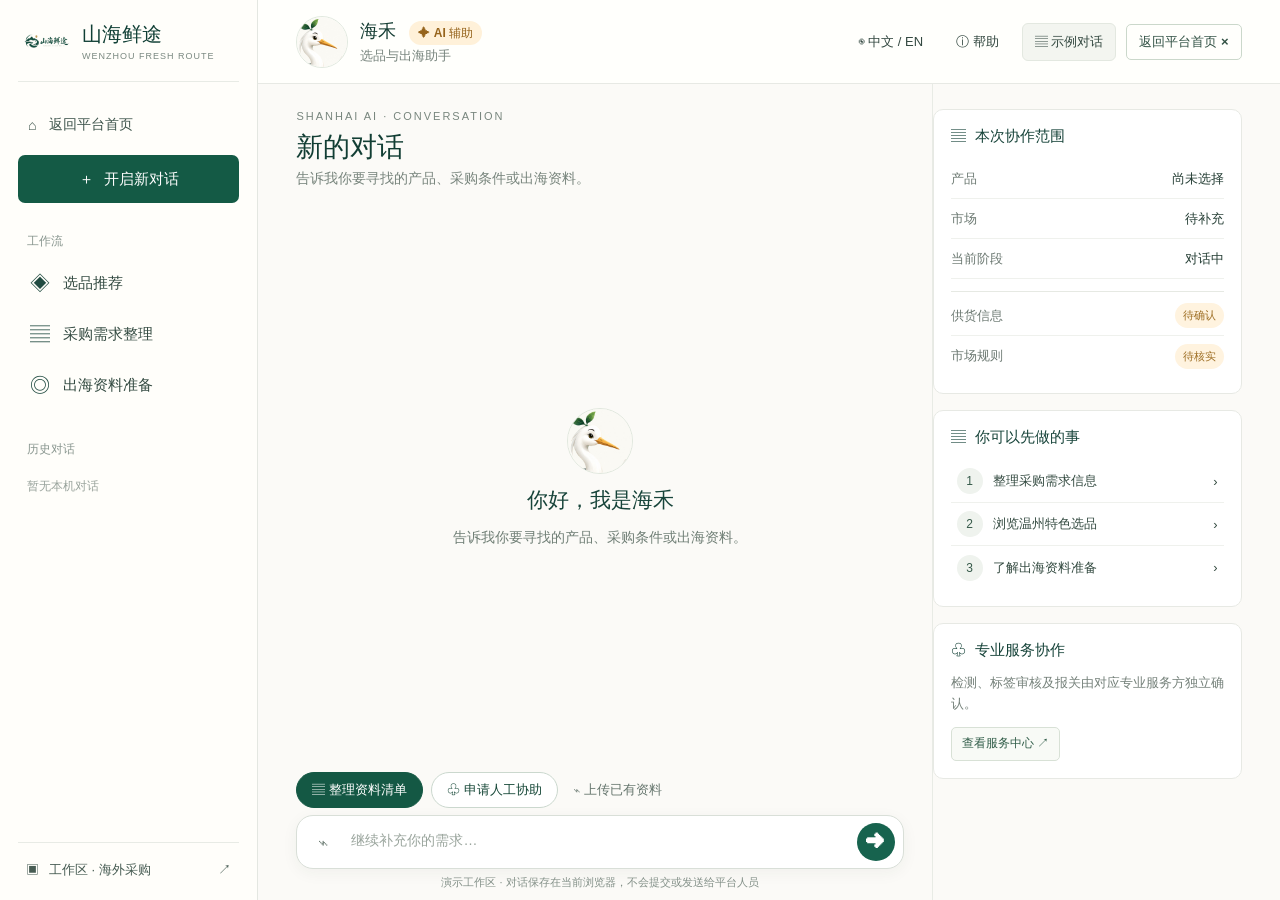
==== commit b0d666a5: "Open assistant as standalone workspace" ====
--- a/assistant.html
+++ b/assistant.html
@@ -1,81 +1,82 @@
-<!doctype html>
-<html lang="zh-CN">
-<head>
-  <meta charset="utf-8">
-  <meta name="viewport" content="width=device-width, initial-scale=1">
-  <meta name="theme-color" content="#f7f7f2">
-  <meta name="description" content="海禾 AI 独立对话工作区">
-  <title>海禾 AI 对话工作区 · 山海鲜途</title>
-  <link rel="stylesheet" href="market.css?v=20261021-home-agent1">
-</head>
-<body class="agent-route-active">
-  <main id="assistant-app" class="agent-workspace">
-    <aside class="agent-sidebar">
-      <a class="agent-brand" href="index.html#home"><img src="assets/shanhai-logo.png" alt=""><span><strong>山海鲜途</strong><small>WENZHOU FRESH ROUTE</small></span></a>
-      <a class="agent-back" href="index.html#home">⌂ <span>返回平台首页</span></a>
-      <button class="agent-new-chat" type="button" data-action="new-chat">＋ <span>开启新对话</span></button>
-      <div class="agent-side-label">工作流</div>
-      <nav class="agent-side-nav" aria-label="助手工作流">
-        <a href="index.html#catalog"><span>◈</span>选品推荐</a>
-        <a href="index.html#request-create"><span>▤</span>采购需求整理</a>
-        <a href="index.html#services"><span>◎</span>出海资料准备</a>
-      </nav>
-      <div class="agent-side-label recent-label">历史对话</div>
-      <nav class="agent-history-list" id="agent-history" aria-label="历史对话"></nav>
-      <a class="agent-side-footer" href="workspace.html">▣ <span>工作区 · 海外采购</span> ↗</a>
-    </aside>
-
-    <section class="agent-main">
-      <header class="agent-topbar">
-        <div class="agent-profile"><img src="assets/haihe-agent-avatar.jpg" alt=""><span><strong>海禾 <b>✦ AI 辅助</b></strong><small>选品与出海助手</small></span></div>
-        <div class="agent-top-actions">
-          <button type="button" class="agent-language" data-action="language">◉ 中文 / EN</button>
-          <button type="button" data-action="help">ⓘ 帮助</button>
-          <button type="button" class="agent-example-button" data-action="example">▤ 示例对话</button>
-        </div>
-      </header>
-
-      <div class="agent-columns">
-        <section class="agent-chat" aria-label="AI 对话">
-          <div class="agent-chat-heading"><p class="section-kicker">SHANHAI AI · CONVERSATION</p><h1 id="thread-title">新的对话</h1><p id="thread-subtitle">告诉我你要寻找的产品、采购条件或出海资料。</p></div>
-          <div class="agent-messages" id="agent-messages" aria-live="polite" aria-relevant="additions text"></div>
-          <div class="agent-action-row">
-            <button type="button" class="agent-primary-action" data-prompt="请整理一份出海资料准备清单">▤ 整理资料清单</button>
-            <button type="button" class="agent-secondary-action" data-action="human">♧ 申请人工协助</button>
-            <button type="button" class="agent-text-action" data-action="upload">⌁ 上传已有资料</button>
-            <input type="file" id="agent-file" hidden>
-          </div>
-          <form id="agent-form" class="agent-composer">
-            <button type="button" aria-label="添加文件" data-action="upload">⌁</button>
-            <textarea id="agent-input" rows="1" maxlength="2000" autocomplete="off" placeholder="继续补充你的需求…" aria-label="输入消息"></textarea>
-            <button type="submit" aria-label="发送消息">➜</button>
-          </form>
-          <small class="agent-local-note">演示工作区 · 对话保存在当前浏览器，不会提交或发送给平台人员</small>
-        </section>
-
-        <aside class="agent-context" aria-label="对话辅助信息">
-          <article class="agent-side-card">
-            <h2>▤ <span>本次协作范围</span></h2>
-            <dl>
-              <div><dt>产品</dt><dd id="context-product">尚未选择</dd></div>
-              <div><dt>市场</dt><dd id="context-market">待补充</dd></div>
-              <div><dt>当前阶段</dt><dd id="context-stage">对话中</dd></div>
-            </dl>
-            <hr>
-            <div class="agent-side-status"><span>供货信息</span><b id="context-supply">待确认</b></div>
-            <div class="agent-side-status"><span>市场规则</span><b id="context-rules">待核实</b></div>
-          </article>
-          <article class="agent-side-card">
-            <h2>▤ <span>你可以先做的事</span></h2>
-            <button type="button" class="agent-next-step" data-prompt="帮我整理一份采购需求需要的信息"><i>1</i><span>整理采购需求信息</span>›</button>
-            <button type="button" class="agent-next-step" data-prompt="温州有哪些特色农产品适合采购？"><i>2</i><span>浏览温州特色选品</span>›</button>
-            <button type="button" class="agent-next-step" data-prompt="农产品出口前通常需要关注哪些资料？"><i>3</i><span>了解出海资料准备</span>›</button>
-          </article>
-          <article class="agent-side-card agent-professional"><h2>♧ <span>专业服务协作</span></h2><p>检测、标签审核及报关由对应专业服务方独立确认。</p><a href="index.html#services">查看服务中心 ↗</a></article>
-        </aside>
-      </div>
-    </section>
-  </main>
-  <script src="assistant.js?v=20261020-agent-workspace3"></script>
-</body>
-</html>
+<!doctype html>
+<html lang="zh-CN">
+<head>
+  <meta charset="utf-8">
+  <meta name="viewport" content="width=device-width, initial-scale=1">
+  <meta name="theme-color" content="#f7f7f2">
+  <meta name="description" content="海禾 AI 独立对话工作区">
+  <title>海禾 AI 对话工作区 · 山海鲜途</title>
+  <link rel="stylesheet" href="market.css?v=20261021-agent-workspace4">
+</head>
+<body class="agent-route-active">
+  <main id="assistant-app" class="agent-workspace">
+    <aside class="agent-sidebar">
+      <a class="agent-brand" href="index.html#home"><img src="assets/shanhai-logo.png" alt=""><span><strong>山海鲜途</strong><small>WENZHOU FRESH ROUTE</small></span></a>
+      <a class="agent-back" href="index.html#home">⌂ <span>返回平台首页</span></a>
+      <button class="agent-new-chat" type="button" data-action="new-chat">＋ <span>开启新对话</span></button>
+      <div class="agent-side-label">工作流</div>
+      <nav class="agent-side-nav" aria-label="助手工作流">
+        <a href="index.html#catalog"><span>◈</span>选品推荐</a>
+        <a href="index.html#request-create"><span>▤</span>采购需求整理</a>
+        <a href="index.html#services"><span>◎</span>出海资料准备</a>
+      </nav>
+      <div class="agent-side-label recent-label">历史对话</div>
+      <nav class="agent-history-list" id="agent-history" aria-label="历史对话"></nav>
+      <a class="agent-side-footer" href="workspace.html">▣ <span>工作区 · 海外采购</span> ↗</a>
+    </aside>
+
+    <section class="agent-main">
+      <header class="agent-topbar">
+        <div class="agent-profile"><img src="assets/haihe-agent-avatar.jpg" alt=""><span><strong>海禾 <b>✦ AI 辅助</b></strong><small>选品与出海助手</small></span></div>
+        <div class="agent-top-actions">
+          <button type="button" class="agent-language" data-action="language">◉ 中文 / EN</button>
+          <button type="button" data-action="help">ⓘ 帮助</button>
+          <button type="button" class="agent-example-button" data-action="example">▤ 示例对话</button>
+          <a class="agent-close" href="index.html#home">返回平台首页 ×</a>
+        </div>
+      </header>
+
+      <div class="agent-columns">
+        <section class="agent-chat" aria-label="AI 对话">
+          <div class="agent-chat-heading"><p class="section-kicker">SHANHAI AI · CONVERSATION</p><h1 id="thread-title">新的对话</h1><p id="thread-subtitle">告诉我你要寻找的产品、采购条件或出海资料。</p></div>
+          <div class="agent-messages" id="agent-messages" aria-live="polite" aria-relevant="additions text"></div>
+          <div class="agent-action-row">
+            <button type="button" class="agent-primary-action" data-prompt="请整理一份出海资料准备清单">▤ 整理资料清单</button>
+            <button type="button" class="agent-secondary-action" data-action="human">♧ 申请人工协助</button>
+            <button type="button" class="agent-text-action" data-action="upload">⌁ 上传已有资料</button>
+            <input type="file" id="agent-file" hidden>
+          </div>
+          <form id="agent-form" class="agent-composer">
+            <button type="button" aria-label="添加文件" data-action="upload">⌁</button>
+            <textarea id="agent-input" rows="1" maxlength="2000" autocomplete="off" placeholder="继续补充你的需求…" aria-label="输入消息"></textarea>
+            <button type="submit" aria-label="发送消息">➜</button>
+          </form>
+          <small class="agent-local-note">演示工作区 · 对话保存在当前浏览器，不会提交或发送给平台人员</small>
+        </section>
+
+        <aside class="agent-context" aria-label="对话辅助信息">
+          <article class="agent-side-card">
+            <h2>▤ <span>本次协作范围</span></h2>
+            <dl>
+              <div><dt>产品</dt><dd id="context-product">尚未选择</dd></div>
+              <div><dt>市场</dt><dd id="context-market">待补充</dd></div>
+              <div><dt>当前阶段</dt><dd id="context-stage">对话中</dd></div>
+            </dl>
+            <hr>
+            <div class="agent-side-status"><span>供货信息</span><b id="context-supply">待确认</b></div>
+            <div class="agent-side-status"><span>市场规则</span><b id="context-rules">待核实</b></div>
+          </article>
+          <article class="agent-side-card">
+            <h2>▤ <span>你可以先做的事</span></h2>
+            <button type="button" class="agent-next-step" data-prompt="帮我整理一份采购需求需要的信息"><i>1</i><span>整理采购需求信息</span>›</button>
+            <button type="button" class="agent-next-step" data-prompt="温州有哪些特色农产品适合采购？"><i>2</i><span>浏览温州特色选品</span>›</button>
+            <button type="button" class="agent-next-step" data-prompt="农产品出口前通常需要关注哪些资料？"><i>3</i><span>了解出海资料准备</span>›</button>
+          </article>
+          <article class="agent-side-card agent-professional"><h2>♧ <span>专业服务协作</span></h2><p>检测、标签审核及报关由对应专业服务方独立确认。</p><a href="index.html#services">查看服务中心 ↗</a></article>
+        </aside>
+      </div>
+    </section>
+  </main>
+  <script src="assistant.js?v=20261021-agent-workspace4"></script>
+</body>
+</html>
--- a/market.css
+++ b/market.css
@@ -1,1200 +1,1331 @@
-:root {
-  --forest: #125a45;
-  --deep: #123d32;
-  --ink: #18332a;
-  --muted: #718078;
-  --cream: #f7f7f2;
-  --paper: #fffef9;
-  --line: #dfe5de;
-  --gold: #b58b4f;
-  --soft-green: #e7f1e8;
-  --shadow: 0 18px 60px rgba(29, 57, 43, .10);
-  font-family: "Segoe UI", "Microsoft YaHei", "Noto Sans SC", Arial, sans-serif;
-  color: var(--ink);
-  background: var(--cream);
-  font-synthesis: none;
-  text-rendering: optimizeLegibility;
-}
-* { box-sizing: border-box; }
-html { scroll-behavior: smooth; }
-body { margin: 0; min-width: 320px; background: var(--cream); }
-button, input, textarea, select { font: inherit; }
-button, a { -webkit-tap-highlight-color: transparent; }
-button { cursor: pointer; }
-a { color: inherit; text-decoration: none; }
-button:focus-visible, a:focus-visible, input:focus-visible, textarea:focus-visible, select:focus-visible { outline: 3px solid #9dc5a6; outline-offset: 3px; }
-.site-header { height: 76px; display: flex; align-items: center; gap: 30px; padding: 0 clamp(18px, 5vw, 68px); background: rgba(255, 255, 250, .94); border-bottom: 1px solid rgba(223, 229, 222, .88); position: sticky; top: 0; z-index: 20; backdrop-filter: blur(14px); }
-.site-brand { display: inline-flex; align-items: center; gap: 10px; min-width: 245px; }
-.brand-symbol { width: 41px; height: 33px; display: grid; place-items: center; color: var(--forest); font-size: 44px; font-weight: 400; transform: rotate(-14deg); line-height: .65; }
-.site-brand strong { display: block; font-family: "Noto Serif SC", "Songti SC", serif; font-size: 23px; letter-spacing: 2px; }
-.site-brand small { display: block; margin-top: 2px; color: #87918b; font-size: 8px; letter-spacing: 1.6px; }
-.site-nav { display: flex; align-items: center; justify-content: center; gap: clamp(20px, 3vw, 46px); flex: 1; height: 100%; }
-.site-nav a { display: inline-flex; align-items: center; height: 100%; color: #2f4039; font-size: 14px; position: relative; white-space: nowrap; }
-.site-nav a[data-route].active { color: var(--deep); font-weight: 700; }
-.site-nav a[data-route].active::after { content: ""; position: absolute; bottom: 14px; left: 50%; width: 34px; height: 3px; background: var(--forest); transform: translateX(-50%); border-radius: 3px; }
-.nav-menu { position: relative; display: flex; align-items: center; height: 100%; color: #2f4039; font-size: 14px; }
-.nav-menu summary { display: flex; align-items: center; height: 100%; cursor: pointer; list-style: none; white-space: nowrap; }
-.nav-menu summary::-webkit-details-marker { display: none; }
-.nav-menu summary::after { content: "⌄"; margin-left: 6px; color: var(--forest); }
-.nav-menu[open] summary { color: var(--deep); font-weight: 700; }
-.nav-menu-panel { position: absolute; top: calc(100% - 1px); right: -22px; z-index: 25; display: grid; min-width: 190px; padding: 7px; border: 1px solid var(--line); border-radius: 0 0 7px 7px; background: #fffef9; box-shadow: var(--shadow); }
-.nav-menu-panel a { min-height: 40px; padding: 0 12px; border-radius: 4px; }
-.nav-menu-panel a[data-route].active::after { display: none; }
-.nav-menu-panel a:hover { background: var(--soft-green); }
-.nav-lang-button { min-height: 40px; justify-self: start; padding: 0 12px; border: 1px solid #cbd8cd; border-radius: 4px; background: transparent; color: var(--forest); font-size: 14px; }
-.nav-assistant-button { min-height: 40px; justify-self: stretch; padding: 0 12px; border: 0; border-radius: 4px; background: var(--soft-green); color: var(--forest); font-size: 14px; text-align: left; }
-.workspace-link { color: var(--forest) !important; font-weight: 700; }
-.header-actions { display: flex; align-items: center; gap: 17px; white-space: nowrap; }
-.lang-button, .text-button { border: 0; background: transparent; color: #33453c; padding: 7px 0; }
-.lang-button { font-size: 12px; }
-.text-button { font-size: 13px; }
-.solid-button, .outline-button, .dark-button { min-height: 38px; display: inline-flex; align-items: center; justify-content: center; padding: 0 18px; border-radius: 7px; font-weight: 700; border: 1px solid var(--forest); text-align: center; }
-.solid-button, .dark-button { background: var(--forest); color: #fff; }
-.outline-button { background: transparent; color: var(--forest); }
-.solid-button:hover, .dark-button:hover { background: var(--deep); }
-.outline-button:hover { background: var(--soft-green); }
-.mobile-menu { display: none; border: 0; background: transparent; color: var(--forest); font-size: 21px; }
-.market-shell { max-width: 1440px; margin: 0 auto; }
-.hero { min-height: 480px; padding: clamp(38px, 6vw, 76px) clamp(20px, 7vw, 92px) 45px; display: flex; align-items: center; position: relative; overflow: hidden; isolation: isolate; background: var(--paper); }
-.hero::after { content: ""; position: absolute; inset: 0 0 0 37%; z-index: -2; background: url("assets/hero-bayberry.jpg") center / cover no-repeat; }
-.hero::before { content: ""; position: absolute; inset: 0; z-index: -1; background: linear-gradient(90deg, rgba(255, 254, 249, .98) 0%, rgba(255, 254, 249, .88) 37%, rgba(255, 254, 249, .08) 72%); }
-.hero-copy { width: min(590px, 100%); }
-.hero-kicker { margin: 0 0 17px; color: #796c50; font-size: 13px; letter-spacing: 4px; }
-.hero h1 { margin: 0; max-width: 570px; font-family: "Noto Serif SC", "Songti SC", serif; font-size: clamp(42px, 4.4vw, 62px); line-height: 1.1; letter-spacing: 0; font-weight: 500; }
-.hero h1 em { color: var(--forest); font-style: normal; }
-.hero-copy > p { max-width: 500px; margin: 20px 0 24px; color: #4e5e56; font-size: 17px; line-height: 1.75; }
-.hero-search { width: min(480px, 100%); height: 56px; display: flex; align-items: center; gap: 10px; border: 1px solid #bfc8bf; background: rgba(255,255,255,.89); border-radius: 10px; padding: 0 7px 0 17px; box-shadow: 0 8px 24px rgba(47,67,52,.08); }
-.hero-search span { color: #697a71; font-size: 23px; }
-.hero-search input { min-width: 0; flex: 1; border: 0; outline: 0; background: transparent; color: var(--ink); }
-.hero-search button { height: 44px; min-width: 98px; border: 0; border-radius: 7px; background: var(--forest); color: #fff; font-weight: 700; }
-.hero-actions { display: flex; gap: 12px; margin-top: 22px; }
-.hero-note { display: flex; gap: 20px; align-items: center; margin-top: 30px; color: #6c7a71; font-size: 11px; }
-.hero-note span { display: inline-flex; gap: 6px; align-items: center; }
-.section { padding: 66px clamp(18px, 5vw, 68px); }
-.section-head { display: flex; justify-content: space-between; align-items: end; gap: 20px; margin-bottom: 26px; }
-.section-kicker { margin: 0 0 7px; color: var(--gold); font-size: 11px; letter-spacing: 2px; text-transform: uppercase; }
-.section h2 { margin: 0; font-family: "Noto Serif SC", "Songti SC", serif; font-size: clamp(27px, 3vw, 40px); font-weight: 500; letter-spacing: 1px; }
-.section-count { display: inline-flex; vertical-align: middle; margin-left: 8px; padding: 6px 9px; border: 1px solid #d6e3d6; border-radius: 999px; color: var(--forest); background: var(--soft-green); font-family: "Segoe UI", "Microsoft YaHei", sans-serif; font-size: 11px; font-weight: 700; letter-spacing: 0; }
-.section-head > p { max-width: 420px; margin: 0; color: var(--muted); font-size: 13px; line-height: 1.7; }
-.link-arrow { color: var(--forest); font-size: 13px; font-weight: 700; white-space: nowrap; }
-.product-grid { display: grid; grid-template-columns: repeat(4, minmax(0, 1fr)); gap: 18px; }
-.product-card { min-width: 0; background: var(--paper); border: 1px solid #e1e6df; border-radius: 8px; overflow: hidden; transition: transform .2s ease, box-shadow .2s ease; }
-.product-card:hover { transform: translateY(-4px); box-shadow: var(--shadow); }
-.product-photo { position: relative; aspect-ratio: 1.52; overflow: hidden; background: #e5ece4; }
-.product-photo img { width: 100%; height: 100%; display: block; object-fit: cover; }
-.favorite { position: absolute; top: 11px; right: 11px; width: 31px; height: 31px; display: grid; place-items: center; border: 0; border-radius: 50%; background: rgba(255,255,250,.9); color: var(--forest); font-size: 19px; }
-.favorite.active { background: var(--forest); color: #fff; }
-.product-body { padding: 14px 16px 16px; }
-.product-body h3 { margin: 0 0 5px; font-family: "Noto Serif SC", "Songti SC", serif; font-size: 20px; font-weight: 600; }
-.product-body p { margin: 0; color: var(--muted); font-size: 11px; line-height: 1.7; }
-.product-meta { display: flex; justify-content: space-between; gap: 10px; margin-top: 12px; padding-top: 11px; border-top: 1px solid #edf0eb; color: #607168; font-size: 11px; }
-.product-meta strong { color: var(--forest); font-size: 12px; }
-.product-meta button { border: 0; padding: 0; background: transparent; color: var(--forest); font-weight: 700; }
-.product-actions { display: flex; align-items: center; gap: 8px; margin-top: 12px; }
-.product-batch-meta { display: grid; gap: 4px; margin-top: 10px; color: #718078; font-size: 10px; line-height: 1.5; }
-.status-pill { display: inline-flex; align-items: center; min-height: 21px; padding: 2px 7px; border-radius: 4px; background: #e9f1e9; color: #356748; font-size: 10px; font-weight: 700; }
-.status-pill.expired { background: #f5e9e6; color: #994f40; }
-.status-pill.pending { background: #fff1d6; color: #8b641b; }
-.disabled-link { pointer-events: none; opacity: .62; }
-.match-checklist { display: grid; gap: 8px; }
-.match-check { display: grid; grid-template-columns: 130px 1fr; gap: 4px 10px; padding: 11px 0; border-bottom: 1px solid #edf0eb; font-size: 11px; }
-.match-check strong { color: #334d40; }
-.match-check span { color: #53665c; }
-.match-check small { grid-column: 2; color: #89958d; }
-.channel-list { display: grid; gap: 10px; }
-.channel-row { display: grid; grid-template-columns: 1.1fr 1fr .8fr 1.2fr auto; align-items: center; gap: 14px; margin-top: 0; }
-.channel-row h2 { margin: 9px 0 3px; font-size: 16px; }
-.channel-row small { color: #87938b; }
-.channel-row > div > strong { display: block; font-size: 11px; line-height: 1.5; }
-.precheck-controls { display: grid; gap: 7px; margin-top: 10px; }
-.precheck-controls label { display: grid; gap: 3px; color: #738078; font-size: 9px; }
-.precheck-controls select { width: 100%; min-width: 0; padding: 7px; border: 1px solid #d4ded5; border-radius: 5px; background: #fff; color: #34493d; font: inherit; font-size: 10px; }
-.precheck-controls .dark-button { min-height: 34px; justify-content: center; padding: 0 10px; }
-.precheck-result { display: grid; gap: 7px; margin-top: 10px; color: #758279; font-size: 10px; }
-.precheck-result > strong { color: #344d40; }
-.precheck-item { display: grid; grid-template-columns: 1fr; gap: 2px; padding: 7px; border: 1px solid #e2e9e2; border-radius: 5px; background: #fff; }
-.precheck-item b { color: #43584b; font-size: 10px; }
-.precheck-item span { color: #735d2f; }
-.precheck-item small, .precheck-result p, .precheck-boundary { color: #8b978f; font-size: 9px; line-height: 1.5; }
-.precheck-result p { margin: 3px 0 0; }
-.precheck-boundary { display: block; margin-top: 8px; }
-.selection-button { min-height: 30px; flex: 1; padding: 0 9px; border: 1px solid #b9d0bc; border-radius: 5px; background: #f6faf4; color: var(--forest); font-size: 10px; font-weight: 700; }
-.selection-button.selected { background: var(--forest); color: #fff; }
-.mini-link, .table-action { border: 0; padding: 0; background: transparent; color: var(--forest); font-size: 10px; font-weight: 700; white-space: nowrap; }
-.feature-band { display: grid; grid-template-columns: repeat(3, minmax(0, 1fr)); gap: 1px; background: #dbe5dc; border-top: 1px solid #dbe5dc; border-bottom: 1px solid #dbe5dc; }
-.feature { padding: 26px clamp(18px, 4vw, 52px); background: #eef5eb; }
-.feature span { color: var(--gold); font-size: 21px; }
-.feature h3 { margin: 12px 0 6px; font-size: 16px; }
-.feature p { margin: 0; color: #68786e; line-height: 1.7; font-size: 12px; }
-.catalog-page, .booklet-page, .requests-page, .request-category-page, .quotes-page { min-height: calc(100vh - 76px); padding: 50px clamp(18px, 5vw, 68px) 80px; }
-.page-hero { display: grid; grid-template-columns: minmax(0, 1fr) 420px; gap: 24px; align-items: end; margin-bottom: 30px; }
-.page-hero h1 { margin: 0 0 8px; font-family: "Noto Serif SC", "Songti SC", serif; font-size: clamp(30px, 3vw, 42px); font-weight: 500; }
-.page-hero p { margin: 0; color: var(--muted); line-height: 1.7; }
-.page-hero .search-control { width: 100%; }
-.search-control { height: 46px; display: flex; align-items: center; gap: 9px; background: #fff; border: 1px solid #ccd7cc; border-radius: 8px; padding: 0 13px; }
-.search-control span { color: var(--forest); font-size: 19px; }
-.search-control input { flex: 1; min-width: 0; border: 0; outline: 0; background: transparent; }
-.filter-bar { display: flex; gap: 8px; flex-wrap: wrap; align-items: center; padding: 13px; background: #edf4ed; border: 1px solid #d9e4da; border-radius: 8px; margin-bottom: 28px; }
-.filter-label { padding: 0 6px; color: #54665a; font-weight: 700; font-size: 12px; }
-.filter-chip { border: 1px solid #d3ddd3; background: #fff; color: #54655b; border-radius: 6px; padding: 8px 15px; font-size: 12px; }
-.filter-chip.active, .filter-chip:hover { background: var(--forest); border-color: var(--forest); color: #fff; }
-.requests-list, .quote-list { display: grid; gap: 12px; }
-.request-row, .quote-row { display: grid; grid-template-columns: minmax(0, 1.6fr) .8fr .8fr auto; align-items: center; gap: 16px; padding: 20px; border: 1px solid var(--line); background: #fff; border-radius: 8px; }
-.request-main h3, .quote-main h3 { margin: 0 0 6px; font-size: 16px; }
-.request-main p, .quote-main p { margin: 0; color: var(--muted); font-size: 12px; line-height: 1.6; }
-.row-label { display: block; margin-bottom: 5px; color: #9aa49d; font-size: 10px; }
-.row-value { color: var(--deep); font-size: 13px; font-weight: 700; }
-.tag { display: inline-flex; width: fit-content; padding: 5px 8px; border-radius: 4px; background: var(--soft-green); color: var(--forest); font-size: 10px; font-weight: 700; }
-.tag.amber { background: #fff1dc; color: #98631b; }
-.tag.gray { background: #eef1ef; color: #6d7973; }
-.empty-panel { padding: 58px 20px; text-align: center; border: 1px dashed #c9d4ca; border-radius: 8px; color: var(--muted); }
-.empty-panel strong { display: block; margin-bottom: 7px; color: var(--ink); font-size: 16px; }
-.category-actions { display: flex; justify-content: flex-end; gap: 8px; flex-wrap: wrap; }
-.filter-result-banner { display: flex; align-items: center; gap: 14px; margin-bottom: 18px; padding: 14px 16px; border: 1px solid #d8e7d8; border-radius: 8px; background: #edf5ec; color: #5d7165; font-size: 11px; }
-.filter-result-banner strong { color: var(--forest); font-size: 14px; }
-.booklet-note { display: flex; align-items: center; gap: 13px; margin-bottom: 20px; padding: 14px 16px; border: 1px solid #d8e7d8; border-left: 3px solid var(--gold); background: #fffaf0; color: #6d694f; font-size: 11px; line-height: 1.6; }
-.booklet-note strong { flex: 0 0 auto; color: #8c6c2d; }
-.booklet-grid { display: grid; grid-template-columns: repeat(2, minmax(0, 1fr)); gap: 15px; }
-.booklet-card { display: grid; grid-template-columns: minmax(150px, .7fr) minmax(0, 1.3fr); gap: 18px; padding: 16px; border: 1px solid var(--line); border-radius: 8px; background: #fff; box-shadow: var(--shadow); }
-.booklet-card > img { width: 100%; aspect-ratio: .9; object-fit: cover; border-radius: 6px; background: #e9efe8; }
-.booklet-card h2 { margin: 9px 0 3px; font-family: "Noto Serif SC", "Songti SC", serif; font-size: 20px; font-weight: 500; }
-.booklet-card > div > p { margin: 0; color: var(--muted); font-size: 11px; }
-.booklet-card dl { display: grid; grid-template-columns: 1fr 1fr; gap: 9px 13px; margin: 16px 0; }
-.booklet-card dl div { min-width: 0; padding-top: 8px; border-top: 1px solid #edf0eb; }
-.booklet-card dt { color: #9aa49d; font-size: 10px; }
-.booklet-card dd { margin: 4px 0 0; color: var(--deep); font-size: 11px; font-weight: 700; }
-.booklet-card .dark-button { width: 100%; justify-content: center; }
-.request-detail-list { display: grid; gap: 12px; }
-.request-detail-card { padding: 22px; border: 1px solid var(--line); border-radius: 8px; background: #fff; box-shadow: var(--shadow); }
-.request-detail-head { display: flex; justify-content: space-between; align-items: center; gap: 12px; }
-.request-detail-card h2 { margin: 14px 0 7px; font-family: "Noto Serif SC", "Songti SC", serif; font-size: 22px; font-weight: 500; }
-.request-detail-card > p { margin: 0; color: var(--muted); font-size: 12px; line-height: 1.7; }
-.request-detail-meta { display: grid; grid-template-columns: 1fr 1fr auto; align-items: end; gap: 16px; margin-top: 18px; padding-top: 15px; border-top: 1px solid #edf0eb; }
-.request-detail-meta small, .request-detail-meta strong { display: block; }
-.request-detail-meta small { color: #929d96; font-size: 10px; }
-.request-detail-meta strong { margin-top: 5px; color: var(--deep); font-size: 13px; }
-.quote-row { grid-template-columns: minmax(0, 1.4fr) 1fr auto; }
-.quote-side { display: flex; align-items: center; gap: 10px; }
-.quote-avatar { width: 37px; height: 37px; display: grid; place-items: center; border-radius: 50%; background: #e6f0e6; color: var(--forest); font-weight: 700; }
-.auth-page { min-height: calc(100vh - 76px); display: grid; grid-template-columns: minmax(0, 1.05fr) minmax(360px, .8fr); gap: clamp(28px, 6vw, 96px); align-items: center; padding: 58px clamp(18px, 7vw, 108px) 86px; background: linear-gradient(135deg, #f7f7f2, #e9f2e8); }
-.auth-visual { min-height: 490px; display: flex; flex-direction: column; justify-content: center; padding: clamp(18px, 5vw, 70px); border-radius: 12px; background: linear-gradient(140deg, rgba(18, 61, 50, .96), rgba(19, 93, 68, .86)), url("assets/hero-bayberry.jpg") center / cover; color: #f8fbf3; box-shadow: var(--shadow); }
-.auth-kicker { margin: 0 0 15px; color: #c9dfc8; font-size: 11px; letter-spacing: 2.4px; }
-.auth-visual h1 { max-width: 520px; margin: 0; font-family: "Noto Serif SC", "Songti SC", serif; font-size: clamp(38px, 5vw, 66px); font-weight: 500; line-height: 1.15; }
-.auth-visual > p { max-width: 420px; margin: 20px 0 48px; color: #d5e6d6; line-height: 1.8; font-size: 15px; }
-.auth-visual-card { width: min(390px, 100%); display: flex; align-items: center; gap: 10px; padding: 12px 13px; border: 1px solid rgba(222, 244, 222, .26); border-radius: 9px; background: rgba(255,255,255,.11); backdrop-filter: blur(9px); }
-.auth-visual-card strong, .auth-visual-card small { display: block; }
-.auth-visual-card strong { font-size: 12px; }
-.auth-visual-card small { margin-top: 4px; color: #c9dfc8; font-size: 10px; }
-.auth-score { margin-left: auto; color: #d8f0c9; font-size: 18px; font-weight: 800; }
-.auth-card { width: 100%; max-width: 490px; padding: clamp(24px, 4vw, 42px); border: 1px solid #dce5dc; border-radius: 12px; background: var(--paper); box-shadow: var(--shadow); }
-.auth-card-head h2 { margin: 0 0 9px; font-family: "Noto Serif SC", "Songti SC", serif; font-size: 30px; font-weight: 500; }
-.auth-card-head > p:last-child { margin: 0 0 26px; color: var(--muted); font-size: 12px; }
-.auth-form .field { margin-bottom: 17px; }
-.auth-form input, .auth-form select { min-height: 45px; }
-.remember-line { display: flex; align-items: center; gap: 7px; margin: -4px 0 19px; color: var(--muted); font-size: 11px; }
-.remember-line input { accent-color: var(--forest); }
-.auth-submit { width: 100%; min-height: 46px; justify-content: center; display: inline-flex; align-items: center; gap: 8px; }
-.auth-switch { margin: 19px 0 0; text-align: center; color: var(--muted); font-size: 11px; }
-.auth-switch button { border: 0; padding: 0 0 0 5px; background: transparent; color: var(--forest); font-weight: 800; }
-.auth-note { margin: 20px 0 0; padding-top: 15px; border-top: 1px solid var(--line); color: #8a968f; font-size: 10px; line-height: 1.7; }
-.inquiry-page { min-height: calc(100vh - 76px); padding: 50px clamp(18px, 5vw, 68px) 85px; }
-.inquiry-layout { display: grid; grid-template-columns: minmax(0, .82fr) minmax(0, 1.18fr); gap: 18px; align-items: start; }
-.inquiry-product { overflow: hidden; border: 1px solid var(--line); border-radius: 10px; background: var(--paper); box-shadow: var(--shadow); }
-.inquiry-product > img { width: 100%; display: block; aspect-ratio: 1.65; object-fit: cover; }
-.inquiry-product > div { padding: 22px; }
-.inquiry-product h2 { margin: 0 0 5px; font-family: "Noto Serif SC", "Songti SC", serif; font-size: 28px; font-weight: 500; }
-.inquiry-product p:not(.section-kicker) { margin: 0; color: var(--muted); font-size: 12px; }
-.inquiry-specs { display: grid; grid-template-columns: repeat(3, 1fr); gap: 10px; margin-top: 20px; padding-top: 15px; border-top: 1px solid var(--line); }
-.inquiry-specs small, .inquiry-specs strong { display: block; }
-.inquiry-specs small { color: #89958d; font-size: 10px; }
-.inquiry-specs strong { margin-top: 6px; color: var(--deep); font-size: 11px; }
-.inquiry-form-card { padding: 22px; border: 1px solid var(--line); border-radius: 10px; background: #fff; box-shadow: var(--shadow); }
-.match-banner { display: flex; align-items: center; gap: 10px; margin-bottom: 24px; padding: 12px; border: 1px solid #d1e3d2; border-radius: 8px; background: #edf5ec; color: #315447; }
-.match-icon { width: 30px; height: 30px; display: grid; place-items: center; border-radius: 50%; background: var(--forest); color: #fff; font-size: 10px; font-weight: 800; }
-.match-banner strong, .match-banner small { display: block; }
-.match-banner strong { font-size: 12px; }
-.match-banner small { margin-top: 3px; color: #718078; font-size: 10px; }
-.match-banner b { margin-left: auto; color: var(--forest); font-size: 20px; }
-.inquiry-form-actions { display: flex; justify-content: flex-end; gap: 8px; margin-top: 8px; }
-.modal-backdrop { position: fixed; inset: 0; z-index: 50; display: grid; place-items: center; padding: 18px; background: rgba(11, 35, 27, .45); }
-.modal { width: min(600px, 100%); max-height: 90vh; overflow: auto; background: #fffef9; border-radius: 10px; box-shadow: 0 28px 80px rgba(11,35,27,.28); }
-.modal-head { display: flex; align-items: start; justify-content: space-between; gap: 12px; padding: 20px 22px 14px; border-bottom: 1px solid var(--line); }
-.modal-head h2 { margin: 0 0 4px; font-family: "Noto Serif SC", "Songti SC", serif; font-weight: 500; }
-.modal-head p { margin: 0; color: var(--muted); font-size: 11px; }
-.modal-close { border: 0; background: transparent; color: var(--muted); font-size: 22px; }
-.modal-body { padding: 20px 22px; }
-.modal-foot { display: flex; justify-content: flex-end; gap: 8px; padding: 13px 22px; border-top: 1px solid var(--line); }
-.form-grid { display: grid; grid-template-columns: repeat(2, minmax(0,1fr)); gap: 13px; }
-.field { margin-bottom: 13px; }
-.field.full { grid-column: 1/-1; }
-.field label { display: block; margin-bottom: 6px; color: #53645a; font-size: 11px; font-weight: 700; }
-.field input, .field select, .field textarea { width: 100%; min-height: 38px; padding: 9px 10px; border: 1px solid #ccd7cc; border-radius: 6px; background: #fff; color: var(--ink); }
-.field textarea { min-height: 90px; resize: vertical; }
-.site-footer { display: flex; align-items: center; gap: 28px; padding: 29px clamp(18px, 5vw, 68px); background: #123d32; color: #f3f5ee; }
-.site-footer > div:first-child strong { display: block; font-family: "Noto Serif SC", "Songti SC", serif; font-size: 18px; font-weight: 500; }
-.site-footer > div:first-child span { display: block; margin-top: 4px; color: #b1c7b7; font-size: 10px; }
-.site-footer > div:nth-child(2) { display: flex; gap: 20px; font-size: 11px; color: #d5e1d4; }
-.site-footer small { margin-left: auto; color: #a4b9aa; font-size: 10px; }
-.assistant-launcher { position: fixed; right: 24px; bottom: 24px; z-index: 30; display: inline-flex; align-items: center; gap: 8px; min-height: 49px; padding: 0 14px 0 7px; border: 1px solid #c2d4c4; border-radius: 26px; background: #fffef9; color: var(--forest); box-shadow: var(--shadow); font-weight: 700; }
-.assistant-launcher[aria-expanded="true"] { border-color: var(--forest); background: #edf5ec; }
-.shortlist-bar { position: fixed; z-index: 30; left: 24px; bottom: 24px; display: flex; align-items: center; gap: 9px; max-width: calc(100vw - 430px); padding: 9px 11px 9px 15px; border: 1px solid #cad9ca; border-radius: 7px; background: #fff; box-shadow: var(--shadow); }
-.shortlist-bar[hidden] { display: none; }
-.shortlist-bar strong { color: var(--forest); white-space: nowrap; }
-.shortlist-bar button { min-height: 34px; padding: 0 11px; border: 1px solid #cbd9cc; border-radius: 5px; background: #f6faf4; color: var(--forest); font: inherit; font-weight: 700; white-space: nowrap; }
-.shortlist-bar button:last-child { border-color: var(--forest); background: var(--forest); color: #fff; }
-.assistant-orb { width: 34px; height: 34px; display: grid; place-items: center; flex: 0 0 auto; border-radius: 50%; background: var(--forest); color: #fff; font-size: 11px; font-weight: 800; letter-spacing: .5px; }
-.assistant-panel { position: fixed; right: 24px; bottom: 84px; z-index: 40; width: min(370px, calc(100vw - 30px)); display: flex; flex-direction: column; max-height: min(650px, calc(100vh - 110px)); overflow: hidden; background: #fffef9; border: 1px solid #c8d7ca; border-radius: 13px; box-shadow: 0 24px 75px rgba(18,61,50,.22); transform: translateY(16px); opacity: 0; pointer-events: none; transition: opacity .18s ease, transform .18s ease; }
-.assistant-panel.open { transform: translateY(0); opacity: 1; pointer-events: auto; }
-.assistant-panel.open ~ .shortlist-bar { display: none; }
-.assistant-head { display: flex; justify-content: space-between; align-items: center; gap: 12px; padding: 15px; background: #edf5ec; border-bottom: 1px solid #d6e4d7; }
-.assistant-head > div { display: flex; align-items: center; gap: 9px; }
-.assistant-head strong, .assistant-head small { display: block; }
-.assistant-head strong { font-size: 13px; }
-.assistant-head small { margin-top: 3px; color: #718078; font-size: 10px; }
-.assistant-head > button { border: 0; background: transparent; color: #68786d; font-size: 22px; }
-.assistant-status { display: flex; align-items: center; gap: 8px; padding: 8px 15px; border-bottom: 1px solid #e5eee5; color: #839087; font-size: 9px; }
-.status-live { display: inline-flex; align-items: center; gap: 5px; color: var(--forest); font-weight: 800; }
-.status-live i { width: 6px; height: 6px; border-radius: 50%; background: #45a36d; box-shadow: 0 0 0 3px rgba(69,163,109,.12); }
-.assistant-trend { margin-left: auto; color: #3d8865; font-weight: 800; }
-.assistant-visual { padding: 11px 15px 12px; background: linear-gradient(180deg, #f6faf5, #edf5ec); border-bottom: 1px solid #dce9dd; }
-.assistant-match-head, .assistant-match-meta { display: flex; align-items: end; justify-content: space-between; gap: 10px; }
-.assistant-match-head small, .assistant-match-head strong { display: block; }
-.assistant-match-head small { color: #8a978e; font-size: 9px; }
-.assistant-match-head strong { margin-top: 3px; color: #23463a; font-size: 12px; }
-.assistant-match-head b { padding: 4px 7px; border-radius: 4px; background: #d9ebd8; color: #397054; font-size: 9px; }
-.match-progress { height: 5px; overflow: hidden; margin-top: 9px; border-radius: 99px; background: #d9e6da; }
-.match-progress span { display: block; height: 100%; border-radius: inherit; background: linear-gradient(90deg, #5aaa78, #1b6d53); }
-.assistant-match-meta { margin-top: 5px; color: #7c8b81; font-size: 9px; }
-.assistant-match-meta strong { color: #3b8561; font-size: 10px; }
-.assistant-recommend-list { display: grid; grid-template-columns: 1fr 1fr; gap: 7px; margin-top: 10px; }
-.assistant-product { min-width: 0; display: flex; align-items: center; gap: 7px; padding: 6px; border: 1px solid #dbe7db; border-radius: 7px; background: #fff; text-align: left; }
-.assistant-product img { width: 34px; height: 34px; flex: 0 0 auto; border-radius: 5px; object-fit: cover; }
-.assistant-product span { min-width: 0; flex: 1; }
-.assistant-product strong, .assistant-product small { display: block; overflow: hidden; text-overflow: ellipsis; white-space: nowrap; }
-.assistant-product strong { color: #25483b; font-size: 10px; }
-.assistant-product small { margin-top: 3px; color: #89968e; font-size: 8px; }
-.assistant-product b { color: var(--forest); font-size: 13px; }
-.assistant-messages { display: grid; gap: 10px; min-height: 175px; max-height: 350px; overflow: auto; padding: 15px; }
-.assistant-message { max-width: 88%; padding: 10px 12px; border-radius: 9px; color: #365148; background: #f0f4ef; font-size: 11px; line-height: 1.65; }
-.assistant-message.user { justify-self: end; background: var(--forest); color: #fff; }
-.assistant-prompts { display: flex; gap: 6px; overflow: auto; padding: 0 15px 12px; }
-.assistant-prompts button { flex: 0 0 auto; border: 1px solid #d2dfd3; background: #fff; color: var(--forest); border-radius: 15px; padding: 6px 9px; font-size: 10px; }
-.assistant-form { display: flex; gap: 8px; padding: 12px; border-top: 1px solid var(--line); }
-.assistant-form input { min-width: 0; flex: 1; border: 1px solid #cbd8cc; border-radius: 8px; padding: 9px 10px; outline: 0; }
-.assistant-form button { width: 37px; border: 0; border-radius: 8px; background: var(--forest); color: #fff; font-size: 18px; }
-.toast-root { position: fixed; right: 22px; bottom: 86px; z-index: 60; display: grid; gap: 8px; }
-.toast { max-width: min(370px, calc(100vw - 30px)); padding: 11px 13px; border-radius: 7px; background: #193d32; color: #fff; box-shadow: var(--shadow); font-size: 11px; }
-.workspace-page, .services-page, .workflow-page { min-height: calc(100vh - 76px); padding: 50px clamp(18px, 5vw, 68px) 85px; }
-.workflow-layout { display: grid; grid-template-columns: minmax(220px, .7fr) minmax(0, 1.5fr); gap: 16px; align-items: start; }
-.workflow-guide { padding: 24px; border: 1px solid #d8e6d8; border-radius: 9px; background: linear-gradient(145deg, #f6faf4, #edf5ec); }
-.workflow-guide h2 { margin: 10px 0 5px; color: var(--deep); font-family: "Noto Serif SC", "Songti SC", serif; font-size: 20px; font-weight: 500; }
-.workflow-guide p { margin: 0 0 24px; color: var(--muted); font-size: 11px; line-height: 1.8; }
-.workflow-step { display: inline-grid; place-items: center; width: 28px; height: 28px; border-radius: 50%; background: var(--forest); color: #fff; font-size: 10px; font-weight: 800; }
-.workflow-value { display: block; margin: 5px 0 16px; color: var(--deep); font-size: 15px; }
-.workflow-form-panel { min-width: 0; }
-.workflow-actions { display: flex; justify-content: flex-end; gap: 8px; margin-top: 7px; padding-top: 16px; border-top: 1px solid #edf0eb; }
-.workspace-stats { display: grid; grid-template-columns: repeat(3, minmax(0,1fr)); gap: 12px; margin: 0 0 20px; }
-.workspace-stats > div { padding: 18px 20px; border: 1px solid var(--line); border-radius: 8px; background: #fff; }
-.workspace-stats span, .workspace-stats strong, .workspace-stats small { display: block; }
-.workspace-stats span { color: var(--muted); font-size: 11px; }
-.workspace-stats strong { margin: 7px 0 3px; color: var(--deep); font-size: 28px; font-weight: 700; }
-.workspace-stats small { color: #98a39c; font-size: 10px; }
-.workspace-panel { margin-top: 18px; padding: 22px; border: 1px solid var(--line); border-radius: 9px; background: #fff; box-shadow: var(--shadow); }
-.panel-heading { display: flex; justify-content: space-between; align-items: end; gap: 15px; margin-bottom: 18px; }
-.panel-heading h2 { margin: 0; font-family: "Noto Serif SC", "Songti SC", serif; font-size: 20px; font-weight: 500; }
-.panel-note { color: var(--muted); font-size: 10px; }
-.table-wrap { overflow-x: auto; }
-.comparison-table { width: 100%; border-collapse: collapse; min-width: 690px; }
-table th, table td { text-align: center; vertical-align: middle; }
-.comparison-table th, .comparison-table td { padding: 14px 12px; border-bottom: 1px solid #edf0eb; text-align: center; font-size: 11px; vertical-align: middle; }
-.comparison-table th { color: #7d8b82; font-size: 10px; font-weight: 700; }
-.comparison-table td strong, .comparison-table td small { display: block; }
-.comparison-table td small { margin-top: 4px; color: #96a199; font-size: 9px; }
-.quote-price { color: var(--forest); font-weight: 800; }
-.feedback-row, .service-request { display: grid; grid-template-columns: minmax(0, .9fr) auto minmax(0, 1.6fr); align-items: center; gap: 15px; padding: 14px 0; border-bottom: 1px solid #edf0eb; }
-.feedback-row:last-child, .service-request:last-child { border-bottom: 0; }
-.feedback-row strong, .feedback-row small, .service-request strong, .service-request small { display: block; }
-.feedback-row small, .service-request small { margin-top: 4px; color: #8b978f; font-size: 10px; }
-.feedback-row p, .service-request p { margin: 0; color: #5f7067; font-size: 11px; line-height: 1.6; }
-.muted-copy { color: var(--muted); font-size: 12px; line-height: 1.8; }
-.calendar-grid { display: grid; grid-template-columns: repeat(4, minmax(0,1fr)); gap: 10px; }
-.calendar-card { min-height: 170px; padding: 16px; border: 1px solid #d8e6d8; border-radius: 8px; background: linear-gradient(145deg, #f6faf4, #edf5ec); }
-.calendar-card > span { color: var(--gold); font-size: 11px; font-weight: 800; }
-.calendar-card h3 { margin: 18px 0 8px; color: var(--deep); font-size: 14px; line-height: 1.5; }
-.calendar-card p { margin: 0 0 5px; color: var(--muted); font-size: 10px; }
-.calendar-card strong { display: block; margin-bottom: 15px; color: var(--forest); font-size: 12px; }
-.service-disclaimer { display: flex; align-items: start; gap: 13px; margin-bottom: 19px; padding: 15px 17px; border-left: 3px solid var(--gold); background: #fff8e9; color: #6c5b3e; font-size: 11px; line-height: 1.7; }
-.service-disclaimer strong { flex: 0 0 auto; color: #8d6c2e; }
-.service-grid { display: grid; grid-template-columns: repeat(2, minmax(0,1fr)); gap: 12px; }
-.service-card { display: grid; grid-template-columns: auto minmax(0,1fr) auto; align-items: start; gap: 13px; padding: 19px; border: 1px solid var(--line); border-radius: 8px; background: #fff; }
-.service-icon { width: 34px; height: 34px; display: grid; place-items: center; border-radius: 50%; background: var(--soft-green); color: var(--forest); font-size: 11px; font-weight: 800; }
-.service-card h2 { margin: 9px 0 4px; font-family: "Noto Serif SC", "Songti SC", serif; font-size: 18px; font-weight: 500; }
-.service-card small { color: #8a978e; font-size: 10px; }
-.service-card p { margin: 9px 0 0; color: var(--muted); font-size: 11px; line-height: 1.7; }
-.service-record-panel { margin-top: 20px; }
-.selected-summary { display: flex; flex-wrap: wrap; gap: 7px; margin-bottom: 17px; }
-.selected-summary span { padding: 6px 9px; border-radius: 4px; background: var(--soft-green); color: var(--forest); font-size: 10px; font-weight: 700; }
-.business-model-page { min-height: calc(100vh - 76px); padding: 46px clamp(18px, 5vw, 68px) 80px; }
-.business-model-page .page-hero { align-items: end; }
-.business-disclaimer { display: flex; gap: 12px; margin: 0 0 18px; padding: 13px 16px; border-left: 3px solid #d89a43; background: #fff7e9; color: #6c5838; font-size: 11px; line-height: 1.7; }
-.business-disclaimer strong { flex: 0 0 auto; color: #8a5b21; }
-.b2b-flow { display: grid; grid-template-columns: minmax(0,1fr) auto minmax(0,1fr) auto minmax(0,1fr); align-items: center; gap: 13px; padding: 18px 0; border-top: 1px solid var(--line); border-bottom: 1px solid var(--line); }
-.b2b-flow > div { display: grid; gap: 5px; }
-.b2b-flow small { color: #a16c28; font-size: 9px; font-weight: 800; }
-.b2b-flow strong { color: var(--deep); font-size: 13px; }
-.b2b-flow span { color: var(--muted); font-size: 10px; }
-.b2b-flow > b { color: #c2873e; font-size: 18px; }
-.business-columns { display: grid; grid-template-columns: minmax(0,1.5fr) minmax(250px,.8fr); gap: 20px; margin-top: 25px; align-items: start; }
-.business-columns > section > .panel-heading { margin-bottom: 12px; }
-.membership-grid { display: grid; grid-template-columns: repeat(3,minmax(0,1fr)); gap: 9px; }
-.membership-plan { display: flex; flex-direction: column; gap: 10px; min-width: 0; padding: 15px 14px; border: 1px solid var(--line); border-radius: 7px; background: #fff; }
-.membership-plan.featured { border-color: #7ca18a; box-shadow: inset 0 3px #548468; }
-.membership-plan h3 { margin: 0; color: var(--deep); font-size: 16px; }
-.membership-price { margin: 0; color: #28674d; font-size: 24px; font-weight: 800; }
-.membership-price small { display: block; margin-top: 3px; color: var(--muted); font-size: 9px; font-weight: 500; }
-.membership-plan ul { display: grid; gap: 7px; min-height: 75px; margin: 0; padding-left: 16px; color: #586b60; font-size: 10px; line-height: 1.6; }
-.plan-note { min-height: 25px; color: #8b958e; font-size: 9px; line-height: 1.5; }
-.membership-plan .outline-button { margin-top: auto; justify-content: center; padding-inline: 8px; font-size: 10px; }
-.revenue-panel { padding: 18px; border: 1px solid #ead9bd; border-radius: 7px; background: #fffaf2; }
-.revenue-panel .panel-heading { align-items: start; margin-bottom: 8px; }
-.revenue-panel h2 { font-size: 20px; }
-.commission-rate { margin: 10px 0; color: #a86228; font-size: 35px; font-weight: 800; }
-.commission-rate small { display: block; margin-top: 2px; color: #7d7060; font-size: 10px; font-weight: 500; }
-.revenue-panel > p { color: #726859; font-size: 10px; line-height: 1.7; }
-.revenue-step { display: grid; grid-template-columns: repeat(3,1fr); gap: 6px; margin: 14px 0; }
-.revenue-step span { padding: 7px 5px; border-radius: 4px; background: #f2e8d8; color: #75592e; font-size: 9px; text-align: center; }
-.revenue-panel > .outline-button { justify-content: center; width: 100%; }
-.value-services { margin-top: 22px; }
-.value-services .panel-heading h2 { font-size: 21px; }
-.value-service-grid { display: grid; grid-template-columns: repeat(3,minmax(0,1fr)); gap: 15px; }
-.value-service-grid article { padding: 12px 0; border-top: 2px solid #7b9980; }
-.value-service-grid h3 { margin: 9px 0 5px; color: var(--deep); font-size: 14px; }
-.value-service-grid p { min-height: 42px; margin: 0 0 9px; color: var(--muted); font-size: 10px; line-height: 1.7; }
-.business-footnote { margin: 14px 0 0; color: #78847d; font-size: 9px; line-height: 1.7; }
-.business-actions { display: flex; justify-content: flex-end; gap: 8px; margin-top: 18px; }
-.revenue-simulator { margin-top: 24px; padding: 20px 22px; border: 1px solid #d8e3d9; border-radius: 7px; background: #fff; }
-.revenue-simulator > .panel-heading { align-items: start; }
-.revenue-simulator .panel-heading h2 { margin: 0 0 5px; color: var(--deep); font-size: 20px; }
-.revenue-simulator .panel-heading p:not(.section-kicker) { margin: 0; color: var(--muted); font-size: 13px; }
-.scenario-layout { display: grid; grid-template-columns: minmax(0,1.25fr) minmax(280px,.75fr); gap: 22px; align-items: start; }
-.scenario-inputs { display: grid; grid-template-columns: repeat(3,minmax(0,1fr)); gap: 12px; }
-.scenario-field { display: grid; align-content: start; gap: 6px; min-width: 0; color: #526459; font-size: 13px; font-weight: 700; }
-.scenario-field input:not([type="range"]) { width: 100%; min-height: 40px; padding: 8px 10px; border: 1px solid #ccd7cc; border-radius: 5px; color: var(--ink); font: inherit; font-weight: 500; }
-.scenario-rate { grid-template-columns: 1fr auto; align-content: center; }
-.scenario-rate output { color: var(--forest); font-size: 14px; font-weight: 800; }
-.scenario-rate input { grid-column: 1 / -1; width: 100%; accent-color: var(--forest); }
-.scenario-results { display: grid; grid-template-columns: repeat(2,minmax(0,1fr)); gap: 8px; padding: 11px; border: 1px solid #e4ebe4; border-radius: 6px; background: #f8faf7; }
-.scenario-results > div { min-width: 0; padding: 10px; background: #fff; border-radius: 4px; }
-.scenario-results span, .scenario-results strong { display: block; }
-.scenario-results span { color: #758178; font-size: 12px; line-height: 1.45; }
-.scenario-results strong { margin-top: 7px; color: var(--deep); font-size: 18px; font-variant-numeric: tabular-nums; }
-.scenario-results .scenario-total { border-top: 2px solid #8caf92; }
-.scenario-results .scenario-balance { grid-column: 1 / -1; background: #edf5ec; }
-.scenario-balance strong { color: var(--forest); font-size: 22px; }
-.scenario-balance strong.negative { color: #a54e43; }
-.scenario-note { margin: 13px 0 0; color: #78847d; font-size: 12px; line-height: 1.65; }
-.revenue-offers, .validation-plan { margin-top: 22px; }
-.revenue-offers .panel-heading > div > p:not(.section-kicker) { max-width: 680px; margin: 7px 0 0; color: var(--muted); font-size: 13px; line-height: 1.65; }
-.offer-grid { display: grid; grid-template-columns: repeat(3,minmax(0,1fr)); gap: 16px; }
-.offer-grid article { display: grid; grid-template-rows: auto 1fr auto; gap: 10px; min-width: 0; padding: 15px; border: 1px solid #e2e8e1; border-radius: 6px; background: #fbfcfa; }
-.offer-heading { display: flex; flex-wrap: wrap; justify-content: space-between; align-items: baseline; gap: 7px; }
-.offer-heading h3 { margin: 0; color: var(--deep); font-size: 16px; }
-.offer-heading strong { color: #28674d; font-size: 17px; }
-.offer-grid article > p { margin: 0; color: var(--muted); font-size: 13px; line-height: 1.65; }
-.revenue-stream-columns { align-items: stretch; }
-.membership-offer { padding: 18px; border: 1px solid #dfe7df; border-radius: 7px; background: #fff; }
-.membership-offer .panel-heading { align-items: start; margin-bottom: 12px; }
-.membership-offer h2, .commission-offer h2 { margin: 0; color: var(--deep); font-size: 20px; }
-.membership-includes { display: grid; grid-template-columns: repeat(3,minmax(0,1fr)); gap: 10px; margin: 0 0 14px; padding: 0; list-style: none; }
-.membership-includes li { padding: 11px; border-left: 2px solid #8caf92; background: #f6f9f5; color: #526459; font-size: 13px; line-height: 1.55; }
-.membership-offer > p, .commission-offer > p { color: var(--muted); font-size: 13px; line-height: 1.7; }
-.free-access-note, .commission-boundary { display: grid; gap: 4px; margin-top: 14px; padding: 12px; border-radius: 5px; background: #f4f7f3; color: #53675a; font-size: 13px; line-height: 1.6; }
-.free-access-note strong, .commission-boundary strong { color: var(--deep); }
-.commission-offer { height: 100%; }
-.commission-offer .commission-rate { font-size: 32px; }
-.scenario-switch { display: inline-flex; gap: 4px; margin: 4px 0 16px; padding: 4px; border: 1px solid #dce5dc; border-radius: 6px; background: #f5f8f4; }
-.scenario-switch button { min-height: 36px; padding: 7px 13px; border: 0; border-radius: 4px; background: transparent; color: #526459; font: inherit; font-size: 13px; cursor: pointer; }
-.scenario-switch button.active { background: var(--forest); color: #fff; }
-.scenario-results > div:nth-child(5), .scenario-results > div:nth-child(6) { background: #f5f6f3; }
-.validation-plan .panel-heading { margin-bottom: 14px; }
-.milestone-grid { display: grid; grid-template-columns: repeat(3,minmax(0,1fr)); gap: 14px; }
-.milestone-grid article { display: grid; align-content: start; gap: 8px; min-width: 0; padding: 14px; border-top: 2px solid #8caf92; background: #f8faf7; }
-.milestone-grid article > span { color: #8a6a39; font-size: 13px; font-weight: 700; }
-.milestone-grid article > strong { color: var(--deep); font-size: 14px; line-height: 1.55; }
-.milestone-grid article > p { margin: 0; color: var(--muted); font-size: 13px; line-height: 1.6; }
-.lean-boundary { margin-top: 22px; }
-.lean-boundary strong { min-width: 145px; }
-.cost-structure { margin-top: 26px; padding: 18px 0; border-top: 1px solid var(--line); border-bottom: 1px solid var(--line); }
-.cost-structure .panel-heading { margin-bottom: 13px; }
-.cost-structure .panel-heading h2 { margin: 0; color: var(--deep); font-size: 19px; }
-.cost-grid { display: grid; grid-template-columns: repeat(4,minmax(0,1fr)); gap: 16px; }
-.cost-grid article { display: grid; gap: 5px; padding-left: 12px; border-left: 2px solid #9bb79e; }
-.cost-grid strong { color: var(--deep); font-size: 14px; }
-.cost-grid span { color: var(--muted); font-size: 12px; line-height: 1.5; }
-body { font-size: 16px; }
-small, .hero-note, .site-footer small, .assistant-status, .assistant-messages, .assistant-form input, .assistant-prompts button { font-size: max(13px, 1em); }
-.site-nav a, .nav-menu, .text-button { font-size: 15px; }
-.lang-button, .hero-kicker, .section-kicker, .row-label, .tag, .status-pill, .status-pill.pending, .status-pill.expired, .product-batch-meta, .product-body p, .product-meta, .product-meta strong, .field-hint, .source-note, .panel-note, .plan-note, .precheck-controls label, .precheck-result, .precheck-item b, .precheck-item small, .precheck-result p, .precheck-boundary { font-size: max(13px, 1em); }
-.site-header .solid-button, .site-header .outline-button, .site-header .dark-button { font-size: 14px; }
-.request-stats { display: grid; grid-template-columns: repeat(4,minmax(0,1fr)); gap: 10px; margin: 0 0 18px; }
-.request-stats > div { display: flex; align-items: baseline; gap: 9px; padding: 13px 15px; border: 1px solid var(--line); border-radius: 6px; background: #fff; }
-.request-stats strong { color: var(--forest); font-size: 22px; }
-.request-stats span { color: #5d6e64; font-size: 14px; }
-.product-source-line { display: grid; gap: 3px; margin-top: 8px; color: #526459; font-size: 13px; line-height: 1.5; }
-.product-source-line em { color: #855e1d; font-size: 13px; font-style: normal; }
-.product-price-note { display: block; margin-top: 3px; color: #76847b; font-size: 13px; line-height: 1.4; }
-.quote-summary { display: flex; align-items: baseline; gap: 9px; margin-bottom: 14px; padding: 13px 15px; border-left: 3px solid var(--forest); background: #edf5ec; color: #526459; }
-.quote-summary strong { color: var(--forest); font-size: 22px; }
-.quote-summary small { margin-left: auto; color: #738078; }
-.thread-meta { display: grid; grid-template-columns: repeat(3,minmax(0,1fr)); gap: 12px; padding-bottom: 16px; border-bottom: 1px solid var(--line); }
-.thread-meta span { display: grid; gap: 5px; }
-.thread-meta small { color: var(--muted); font-size: 13px; }
-.thread-meta strong { font-size: 15px; }
-.thread-messages { display: grid; gap: 12px; min-height: 140px; padding: 18px 0; }
-.thread-message { width: min(78%,620px); padding: 12px 14px; border: 1px solid var(--line); border-radius: 7px; background: #f8faf7; }
-.thread-message.sent { justify-self: end; border-color: #cddfce; background: #edf5ec; }
-.thread-message > span, .thread-message small { color: var(--muted); font-size: 13px; }
-.thread-message p { margin: 6px 0; font-size: 15px; line-height: 1.65; }
-.quote-reply-form { display: grid; gap: 8px; }
-.quote-reply-form label { color: #526459; font-size: 14px; font-weight: 700; }
-.quote-reply-form textarea { min-height: 100px; padding: 11px; border: 1px solid #ccd7cd; border-radius: 5px; resize: vertical; font-size: 15px; }
-.field-hint { display: block; margin-top: 4px; color: var(--muted); }
-@media (max-width: 980px) {
-  .site-header { gap: 13px; padding-inline: 20px; }
-  .site-brand { min-width: auto; }
-  .site-nav { position: absolute; left: 0; right: 0; top: 100%; height: auto; display: none; flex-direction: column; align-items: stretch; gap: 0; padding: 7px 20px 12px; background: #fffef9; border-bottom: 1px solid var(--line); box-shadow: var(--shadow); }
-  .site-nav.open { display: flex; }
-  .site-nav a { height: 42px; padding-inline: 10px; }
-  .nav-menu { width: 100%; height: auto; display: block; }
-  .nav-menu summary { height: 42px; padding-inline: 10px; }
-  .nav-menu-panel { position: static; min-width: 0; border: 0; border-radius: 0; box-shadow: none; padding: 0 0 5px 12px; }
-  .nav-menu-panel a { height: 40px; }
-  .mobile-menu { display: block; margin-left: auto; }
-  .workspace-link { display: none !important; }
-  .hero::after { left: 28%; }
-  .product-grid { grid-template-columns: repeat(2, minmax(0,1fr)); }
-  .page-hero { grid-template-columns: 1fr; }
-  .auth-page { grid-template-columns: 1fr; padding-block: 35px 60px; }
-  .auth-visual { min-height: 350px; }
-  .auth-card { max-width: none; }
-  .inquiry-layout { grid-template-columns: 1fr; }
-  .calendar-grid { grid-template-columns: repeat(2, minmax(0,1fr)); }
-  .service-grid { grid-template-columns: 1fr; }
-  .business-columns { grid-template-columns: 1fr; }
-  .offer-grid { grid-template-columns: 1fr; }
-  .membership-includes { grid-template-columns: 1fr; }
-  .milestone-grid { grid-template-columns: 1fr; }
-  .scenario-layout { grid-template-columns: 1fr; }
-  .scenario-inputs { grid-template-columns: repeat(2,minmax(0,1fr)); }
-  .cost-grid { grid-template-columns: repeat(2,minmax(0,1fr)); }
-}
-@media (max-width: 680px) {
-  .site-header { height: 62px; padding-inline: 14px; }
-  .site-brand strong { font-size: 19px; }
-  .site-brand small, .lang-button, .text-button, .solid-button { display: none; }
-  .header-actions .lang-button { position: absolute; top: 17px; right: 54px; display: block; font-size: 12px; }
-  .site-nav { position: absolute; left: 0; right: 0; top: 61px; height: auto; display: none; flex-direction: column; align-items: stretch; gap: 0; padding: 7px 14px 12px; background: #fffef9; border-bottom: 1px solid var(--line); box-shadow: var(--shadow); }
-  .site-nav.open { display: flex; }
-  .site-nav a { height: 42px; padding-inline: 10px; }
-  .nav-menu { height: auto; display: block; }
-  .nav-menu summary { height: 42px; padding-inline: 10px; }
-  .nav-menu-panel { position: static; min-width: 0; border: 0; border-radius: 0; box-shadow: none; padding: 0 0 5px 12px; }
-  .nav-menu-panel a { height: 40px; }
-  .site-nav a[data-route].active::after { left: 8px; bottom: 6px; width: 22px; transform: none; }
-  .mobile-menu { display: block; margin-left: auto; }
-  .hero { min-height: 600px; align-items: end; padding: 38px 20px 45px; }
-  .hero { padding-bottom: 92px; }
-  .hero::after { inset: 0; background-position: 63% center; }
-  .hero::before { background: linear-gradient(180deg, rgba(255,254,249,.12) 0%, rgba(255,254,249,.55) 43%, rgba(255,254,249,.98) 72%); }
-  .hero h1 { font-size: 45px; }
-  .hero-copy > p { font-size: 15px; }
-  .hero-note { flex-wrap: wrap; gap: 9px 16px; }
-  .hero-actions { display: grid; grid-template-columns: repeat(2,minmax(0,1fr)); gap: 8px; }
-  .hero-actions > * { min-width: 0; justify-content: center; padding-inline: 8px; text-align: center; }
-  .hero-actions > :last-child { grid-column: 1 / -1; }
-  .workspace-page, .services-page { padding: 35px 15px 60px; }
-  .workflow-page { padding: 35px 15px 60px; }
-  .workflow-layout { grid-template-columns: 1fr; }
-  .workflow-actions { display: grid; grid-template-columns: 1fr; }
-  .workflow-actions .outline-button, .workflow-actions .dark-button { width: 100%; justify-content: center; }
-  .workspace-stats { grid-template-columns: 1fr; }
-  .workspace-panel { padding: 16px; }
-  .panel-heading { align-items: start; flex-direction: column; }
-  .calendar-grid { grid-template-columns: 1fr; }
-  .feedback-row, .service-request { grid-template-columns: 1fr auto; }
-  .feedback-row p, .service-request p { grid-column: 1/-1; }
-  .service-card { grid-template-columns: auto minmax(0,1fr); }
-  .service-card .mini-link { grid-column: 2; justify-self: start; }
-  .membership-grid { grid-template-columns: 1fr; }
-  .membership-plan ul, .plan-note { min-height: 0; }
-  .b2b-flow { grid-template-columns: 1fr; gap: 8px; }
-  .b2b-flow > b { transform: rotate(90deg); justify-self: start; margin: 0 0 3px 7px; }
-  .value-service-grid { grid-template-columns: 1fr; gap: 5px; }
-  .value-service-grid p { min-height: 0; }
-  .business-disclaimer { display: block; }
-  .business-disclaimer strong { display: block; margin-bottom: 4px; }
-  .business-actions { display: grid; grid-template-columns: 1fr; }
-  .scenario-switch { display: grid; grid-template-columns: 1fr 1fr; width: 100%; }
-  .scenario-switch button { padding-inline: 6px; }
-  .scenario-inputs { grid-template-columns: 1fr 1fr; gap: 9px; }
-  .scenario-results { grid-template-columns: 1fr 1fr; }
-  .scenario-results strong { font-size: 16px; }
-  .cost-grid { gap: 13px 10px; }
-  .section { padding: 46px 15px; }
-  .section-head { display: block; }
-  .section-head > p { margin-top: 11px; }
-  .product-grid { grid-template-columns: 1fr 1fr; gap: 9px; }
-  .product-body { padding: 11px; }
-  .product-body h3 { font-size: 16px; }
-  .product-meta { display: block; }
-  .product-meta button { display: block; margin-top: 7px; }
-  .feature-band { grid-template-columns: 1fr; }
-  .catalog-page, .booklet-page, .requests-page, .request-category-page, .quotes-page { padding: 35px 15px 60px; }
-  .booklet-grid { grid-template-columns: 1fr; }
-  .booklet-card { grid-template-columns: 120px minmax(0, 1fr); gap: 13px; }
-  .request-row, .quote-row { grid-template-columns: 1fr 1fr; gap: 13px; padding: 15px; }
-  .request-stats { grid-template-columns: 1fr 1fr; }
-  .quote-summary { flex-wrap: wrap; }
-  .quote-summary small { width: 100%; margin-left: 0; }
-  .thread-meta { grid-template-columns: 1fr; }
-  .thread-message { width: 92%; }
-  .request-row .solid-button, .quote-row .solid-button { grid-column: 1/-1; width: 100%; }
-  .request-detail-meta { grid-template-columns: 1fr 1fr; }
-  .request-detail-meta .dark-button { grid-column: 1/-1; width: 100%; }
-  .filter-result-banner { align-items: start; flex-direction: column; gap: 5px; }
-  .auth-page { padding: 26px 15px 55px; }
-  .auth-visual { min-height: 360px; padding: 26px; }
-  .auth-visual h1 { font-size: 42px; }
-  .auth-visual > p { margin-bottom: 30px; font-size: 13px; }
-  .auth-card { padding: 24px 18px; }
-  .inquiry-page { padding: 35px 15px 60px; }
-  .inquiry-product > div, .inquiry-form-card { padding: 17px; }
-  .inquiry-specs { gap: 7px; }
-  .inquiry-form-actions { display: grid; grid-template-columns: 1fr; }
-  .inquiry-form-actions .outline-button, .inquiry-form-actions .dark-button { width: 100%; justify-content: center; }
-  .assistant-recommend-list { grid-template-columns: 1fr; }
-  .site-footer { display: block; padding: 25px 15px 80px; }
-  .site-footer > div:nth-child(2) { margin-top: 18px; flex-wrap: wrap; }
-  .site-footer small { display: block; margin: 20px 0 0; }
-  .assistant-launcher { right: 14px; bottom: 14px; }
-  .assistant-panel { right: 14px; bottom: 74px; max-height: calc(100vh - 160px); }
-  .shortlist-bar { right: 14px; bottom: 74px; left: 14px; max-width: none; justify-content: space-between; gap: 6px; padding: 7px; }
-  .shortlist-bar strong { font-size: 13px; }
-  .shortlist-bar button { padding-inline: 8px; font-size: 13px; }
-}
-
-/* Full-page assistant workspace */
-body.agent-route-active { overflow: hidden; background: #f7f8f4; }
-body.agent-route-active .site-header,
-body.agent-route-active .footer-cta,
-body.agent-route-active .site-footer,
-body.agent-route-active .assistant-panel,
-body.agent-route-active .assistant-launcher,
-body.agent-route-active .shortlist-bar { display: none !important; }
-body.agent-route-active #market-root { min-height: 100dvh; }
-.agent-workspace { min-height: 100dvh; display: grid; grid-template-columns: 258px minmax(0,1fr); color: #18372f; background: #fbfaf7; }
-.agent-sidebar { position: sticky; top: 0; height: 100dvh; display: flex; flex-direction: column; padding: 18px 18px 14px; border-right: 1px solid #e4e7e1; background: #fffefa; }
-.agent-brand { display: flex; align-items: center; gap: 12px; min-height: 64px; padding: 0 6px 17px; border-bottom: 1px solid #e8ebe5; }
-.agent-brand img { width: 46px; height: 46px; object-fit: contain; }
-.agent-brand strong, .agent-brand small { display: block; }
-.agent-brand strong { color: #103f35; font-family: "Noto Serif SC", "Songti SC", serif; font-size: 20px; }
-.agent-brand small { margin-top: 3px; color: #7b8981; font-size: 9px; letter-spacing: 1px; }
-.agent-back { display: flex; align-items: center; gap: 13px; min-height: 60px; padding: 12px 10px; margin-top: 13px; color: #3e544c; font-size: 14px; }
-.agent-back:first-letter { font-size: 20px; }
-.agent-new-chat { min-height: 48px; display: flex; align-items: center; justify-content: center; gap: 10px; border: 0; border-radius: 7px; background: #145a45; color: white; font-size: 15px; font-weight: 700; }
-.agent-new-chat:hover, .agent-primary-action:hover { background: #0d4b39; }
-.agent-side-label { margin: 30px 9px 10px; color: #89968f; font-size: 12px; }
-.agent-side-nav { display: grid; gap: 5px; }
-.agent-side-nav a { min-height: 46px; display: flex; align-items: center; gap: 13px; padding: 0 11px; border-radius: 6px; color: #334a41; font-size: 15px; }
-.agent-side-nav a > span { width: 21px; color: #214b41; font-size: 20px; text-align: center; }
-.agent-side-nav a:hover, .agent-side-nav a.active { background: #edf2eb; color: #103f35; font-weight: 700; }
-.agent-side-label.recent-label { margin-top: 33px; }
-.agent-history { width: 100%; display: flex; align-items: flex-start; gap: 9px; padding: 11px 9px; border: 0; border-radius: 6px; background: transparent; color: #354b43; text-align: left; font-size: 12px; }
-.agent-history.active, .agent-history:hover { background: #f0f4ed; }
-.agent-history > span:first-child { color: #1e5d49; font-size: 16px; }
-.agent-history > span:nth-child(2) { min-width: 0; flex: 1; line-height: 1.5; }
-.agent-history small { display: block; margin-top: 3px; color: #89958d; font-size: 11px; }
-.agent-history b { color: #6d7b73; font-size: 18px; line-height: 12px; }
-.agent-side-footer { display: flex; align-items: center; gap: 10px; min-height: 44px; margin-top: auto; padding: 10px 8px 0; border-top: 1px solid #e8ebe5; color: #475c53; font-size: 13px; }
-.agent-side-footer span { flex: 1; }
-.agent-main { min-width: 0; height: 100dvh; display: grid; grid-template-rows: 84px minmax(0,1fr); }
-.agent-topbar { display: flex; align-items: center; justify-content: space-between; gap: 16px; padding: 0 clamp(22px,3vw,48px); border-bottom: 1px solid #e7e9e4; background: rgba(255,255,253,.94); }
-.agent-profile { display: flex; align-items: center; gap: 12px; }
-.agent-profile > img { width: 52px; height: 52px; border: 1px solid #e1e9df; border-radius: 50%; object-fit: cover; }
-.agent-profile strong, .agent-profile small { display: block; }
-.agent-profile strong { color: #153d33; font-size: 18px; }
-.agent-profile strong b { margin-left: 8px; padding: 5px 9px; border-radius: 15px; background: #fff1d9; color: #96641c; font-size: 12px; }
-.agent-profile small { margin-top: 4px; color: #77847d; font-size: 13px; }
-.agent-top-actions { display: flex; align-items: center; gap: 10px; }
-.agent-top-actions button { min-height: 38px; padding: 0 12px; border: 1px solid transparent; border-radius: 6px; background: transparent; color: #334840; font-size: 13px; }
-.agent-top-actions button:hover, .agent-top-actions .agent-example-button { border-color: #e3e8e0; background: #f3f5f0; }
-.agent-columns { min-height: 0; display: grid; grid-template-columns: minmax(0,1fr) 310px; gap: 28px; padding: 0 clamp(20px,3vw,48px); }
-.agent-chat { min-width: 0; min-height: 0; display: flex; flex-direction: column; padding-top: 26px; }
-.agent-chat-heading { flex: 0 0 auto; padding: 0 0 17px; }
-.agent-chat-heading .section-kicker { margin: 0 0 8px; color: #78867e; font-size: 11px; }
-.agent-chat-heading h1 { margin: 0; color: #123e34; font-size: 27px; line-height: 1.3; }
-.agent-chat-heading > p:last-child { margin: 5px 0 0; color: #77847c; font-size: 14px; }
-.agent-messages { min-height: 0; flex: 1 1 auto; overflow: auto; display: flex; flex-direction: column; gap: 18px; padding: 4px 0 15px; scrollbar-color: #c7d3c9 transparent; }
-.agent-bubble { max-width: min(760px,92%); padding: 13px 16px; border: 1px solid #e6e9e3; border-radius: 10px; background: #fff; color: #263f36; box-shadow: 0 2px 8px rgba(27,53,39,.025); }
-.agent-bubble p { margin: 0; font-size: 15px; line-height: 1.7; }
-.agent-bubble small { display: block; margin-top: 7px; color: #d6e9e1; font-size: 11px; }
-.agent-bubble.user { align-self: flex-end; border-color: #145844; background: #145844; color: #fff; }
-.agent-reply { display: flex; align-items: flex-start; gap: 12px; }
-.agent-reply > img { width: 43px; height: 43px; flex: 0 0 auto; border: 1px solid #e0e8dd; border-radius: 50%; object-fit: cover; }
-.agent-reply-content { min-width: 0; flex: 1; display: grid; gap: 9px; }
-.agent-reply-content > small { color: #53685e; font-size: 12px; font-weight: 700; }
-.agent-reply-content > small span { margin-left: 8px; color: #929c96; font-weight: 400; }
-.agent-reply-content > .agent-bubble { max-width: 100%; }
-.agent-context-strip { display: grid; grid-template-columns: repeat(3,minmax(0,1fr)); padding: 12px 9px; border: 1px solid #e6e9e3; border-radius: 9px; background: #fff; }
-.agent-context-strip > div { display: flex; align-items: center; gap: 10px; padding: 0 10px; border-right: 1px solid #e8ebe5; }
-.agent-context-strip > div:last-child { border: 0; }
-.agent-context-strip > div > span { width: 36px; height: 36px; display: grid; place-items: center; border-radius: 50%; background: #edf3ec; color: #245c49; font-size: 17px; }
-.agent-context-strip small { color: #718078; font-size: 11px; }
-.agent-context-strip strong { display: block; margin-top: 3px; color: #263f36; font-size: 13px; }
-.agent-context-strip .agent-pending { color: #a56d1d; }
-.agent-checklist { padding: 11px 17px 4px; border: 1px solid #e7e9e4; border-radius: 10px; background: #fff; }
-.agent-checklist > header { display: flex; align-items: center; gap: 10px; padding-bottom: 10px; border-bottom: 1px solid #edf0ea; color: #1b493c; }
-.agent-checklist > header strong { font-size: 15px; }
-.agent-checklist > header em { padding: 4px 8px; border-radius: 15px; background: #eff4ef; color: #61786b; font-size: 11px; font-style: normal; }
-.agent-check-row { min-height: 47px; display: grid; grid-template-columns: 42px minmax(150px,.8fr) minmax(0,1.5fr) 76px; align-items: center; gap: 10px; border-bottom: 1px solid #eff1ed; }
-.agent-check-row:last-of-type { border-bottom: 0; }
-.agent-check-row > b { width: 28px; height: 28px; display: grid; place-items: center; border-radius: 50%; background: #f0f4ef; color: #486357; font-size: 11px; }
-.agent-check-row > strong { color: #263f36; font-size: 13px; }
-.agent-check-row > span { color: #76827b; font-size: 12px; }
-.agent-check-row > small { justify-self: end; padding: 5px 8px; border-radius: 14px; background: #fff3df; color: #996317; font-size: 11px; white-space: nowrap; }
-.agent-checklist > footer { padding: 9px 0 7px; color: #7e8982; font-size: 11px; }
-.agent-source { display: flex; align-items: center; justify-content: space-between; gap: 12px; padding: 9px 11px; border-radius: 6px; background: #f0f4ee; color: #31574a; font-size: 12px; }
-.agent-source a { padding: 6px 10px; border: 1px solid #cbd6ca; border-radius: 16px; background: #fff; white-space: nowrap; }
-.agent-disclaimer, .agent-local-note { color: #839088; font-size: 11px; line-height: 1.5; }
-.agent-action-row { display: flex; flex-wrap: wrap; gap: 8px; padding: 8px 0; }
-.agent-primary-action, .agent-secondary-action, .agent-text-action { min-height: 42px; display: inline-flex; align-items: center; justify-content: center; gap: 8px; padding: 0 17px; border: 1px solid #cbd8ce; border-radius: 24px; background: #fff; color: #174838; font-size: 13px; font-weight: 700; }
-.agent-primary-action { border-color: #145844; background: #145844; color: #fff; }
-.agent-text-action { border-color: transparent; background: transparent; font-weight: 500; }
-.agent-composer { min-height: 58px; display: flex; align-items: center; gap: 10px; padding: 7px 9px; border: 1px solid #d9dfd8; border-radius: 17px; background: #fff; box-shadow: 0 4px 16px rgba(34,59,44,.05); }
-.agent-composer > button { width: 37px; height: 38px; flex: 0 0 auto; border: 0; border-radius: 50%; background: transparent; color: #65786d; font-size: 20px; }
-.agent-composer > button:last-child { background: #145844; color: white; font-size: 19px; }
-.agent-composer input { min-width: 0; min-height: 40px; flex: 1; border: 0; outline: 0; color: #244238; font-size: 14px; }
-.agent-local-note { display: block; padding: 5px 5px 10px; text-align: center; }
-.agent-context { min-width: 0; overflow: auto; display: grid; align-content: start; gap: 16px; padding: 25px 0 25px 0; border-left: 1px solid #e8ebe5; }
-.agent-side-card { margin-left: 0; padding: 17px; border: 1px solid #e7e9e4; border-radius: 10px; background: #fff; }
-.agent-side-card h2 { display: flex; align-items: center; gap: 9px; margin: 0 0 13px; color: #17443a; font-size: 15px; }
-.agent-side-card dl { margin: 0; }
-.agent-side-card dl > div, .agent-side-status { min-height: 40px; display: flex; align-items: center; justify-content: space-between; gap: 10px; border-bottom: 1px solid #eff1ed; font-size: 13px; }
-.agent-side-card dt { color: #6d7a73; }
-.agent-side-card dd { margin: 0; color: #253e35; font-weight: 600; text-align: right; }
-.agent-side-card hr { margin: 12px 0 4px; border: 0; border-top: 1px solid #e6e9e3; }
-.agent-side-status:last-child { border-bottom: 0; }
-.agent-side-status span { color: #6d7a73; }
-.agent-side-status b { padding: 5px 8px; border-radius: 15px; background: #fff3df; color: #9d6d22; font-size: 11px; font-weight: 600; }
-.agent-next-step { width: 100%; min-height: 43px; display: flex; align-items: center; gap: 10px; border: 0; border-bottom: 1px solid #eff1ed; background: transparent; color: #334a40; text-align: left; font-size: 13px; }
-.agent-next-step:last-child { border-bottom: 0; }
-.agent-next-step i { width: 26px; height: 26px; display: grid; place-items: center; border-radius: 50%; background: #eff3ee; color: #365a4a; font-size: 12px; font-style: normal; }
-.agent-next-step span { flex: 1; }
-.agent-professional p { margin: 0 0 12px; color: #76827b; font-size: 13px; line-height: 1.6; }
-.agent-professional button { min-height: 34px; padding: 0 10px; border: 1px solid #d8e1d6; border-radius: 5px; background: #f8faf6; color: #315d49; font-size: 12px; }
-.agent-professional a { min-height: 34px; display: inline-flex; align-items: center; padding: 0 10px; border: 1px solid #d8e1d6; border-radius: 5px; background: #f8faf6; color: #315d49; font-size: 12px; }
-.agent-sample-product { display: flex; align-items: center; gap: 12px; padding: 10px; border: 1px solid #e5e9e2; border-radius: 8px; background: #fff; }
-.agent-sample-product img { width: 86px; height: 68px; border-radius: 5px; object-fit: cover; }
-.agent-sample-product > div { min-width: 0; flex: 1; display: grid; gap: 4px; }
-.agent-sample-product strong { color: #193f35; font-size: 14px; }
-.agent-sample-product small, .agent-sample-product span { color: #718078; font-size: 11px; }
-.agent-sample-product button { min-height: 34px; padding: 0 10px; border: 1px solid #cdd9cc; border-radius: 18px; background: #fff; color: #24533f; font-size: 11px; }
-.agent-dynamic-actions { display: flex; flex-wrap: wrap; gap: 8px; }
-.agent-welcome { margin: auto; display: grid; justify-items: center; gap: 12px; padding: 30px 15px; text-align: center; }
-.agent-welcome img { width: 66px; height: 66px; border: 1px solid #e1e8de; border-radius: 50%; object-fit: cover; }
-.agent-welcome h2 { margin: 0; color: #17443a; font-size: 21px; }
-.agent-welcome p { max-width: 520px; margin: 0; color: #6f7e75; font-size: 14px; line-height: 1.6; }
-.agent-welcome > div { display: flex; flex-wrap: wrap; justify-content: center; gap: 8px; }
-.agent-welcome button { min-height: 38px; padding: 0 12px; border: 1px solid #d4dfd3; border-radius: 5px; background: #fff; color: #285743; font-size: 12px; }
-.agent-welcome a { min-height: 38px; display: inline-flex; align-items: center; padding: 0 12px; border: 1px solid #d4dfd3; border-radius: 5px; background: #fff; color: #285743; font-size: 12px; }
-@media (max-width: 1100px) {
-  .agent-workspace { grid-template-columns: 220px minmax(0,1fr); }
-  .agent-columns { grid-template-columns: minmax(0,1fr) 270px; gap: 18px; padding-inline: 20px; }
-  .agent-check-row { grid-template-columns: 34px minmax(130px,.8fr) minmax(0,1.3fr) 70px; gap: 7px; }
-}
-@media (max-width: 820px) {
-  body.agent-route-active { overflow: auto; }
-  .agent-workspace { display: block; }
-  .agent-sidebar { position: static; width: 100%; height: auto; display: grid; grid-template-columns: 1fr auto; gap: 8px 14px; padding: 10px 14px; border-right: 0; border-bottom: 1px solid #e3e8e1; }
-  .agent-brand { min-height: 48px; padding: 0; border: 0; }
-  .agent-brand img { width: 38px; height: 38px; }
-  .agent-brand strong { font-size: 17px; }
-  .agent-brand small { font-size: 8px; }
-  .agent-back, .agent-side-label, .agent-history, .agent-side-footer { display: none; }
-  .agent-new-chat { min-height: 40px; align-self: center; padding: 0 12px; font-size: 13px; }
-  .agent-side-nav { grid-column: 1 / -1; display: flex; overflow-x: auto; gap: 5px; }
-  .agent-side-nav a { min-height: 37px; flex: 0 0 auto; gap: 7px; padding: 0 10px; font-size: 12px; }
-  .agent-side-nav a > span { font-size: 16px; }
-  .agent-main { height: auto; min-height: calc(100dvh - 150px); display: block; }
-  .agent-topbar { min-height: 67px; padding: 8px 15px; }
-  .agent-profile > img { width: 42px; height: 42px; }
-  .agent-profile strong { font-size: 15px; }
-  .agent-profile strong b { font-size: 10px; }
-  .agent-profile small { font-size: 11px; }
-  .agent-top-actions { gap: 2px; }
-  .agent-top-actions button { min-height: 34px; padding: 0 7px; font-size: 11px; }
-  .agent-columns { display: block; padding: 0 15px; }
-  .agent-chat { min-height: 690px; padding-top: 20px; }
-  .agent-chat-heading h1 { font-size: 22px; }
-  .agent-messages { flex: 1 1 auto; min-height: 260px; max-height: 58dvh; }
-  .agent-context { display: none; }
-  .agent-check-row { grid-template-columns: 30px minmax(0,1fr) auto; gap: 8px; padding: 8px 0; }
-  .agent-check-row > span { grid-column: 2; grid-row: 2; font-size: 11px; }
-  .agent-check-row > small { grid-column: 3; grid-row: 1 / span 2; }
-  .agent-context-strip { padding: 9px 4px; }
-  .agent-context-strip > div { gap: 6px; padding: 0 5px; }
-  .agent-context-strip > div > span { width: 28px; height: 28px; font-size: 14px; }
-  .agent-context-strip small { font-size: 10px; }
-  .agent-context-strip strong { font-size: 11px; }
-  .agent-composer { position: sticky; bottom: 0; z-index: 4; }
-  .agent-local-note { padding-bottom: 12px; }
-}
-@media (min-width: 821px) and (max-width: 1100px) {
-  .agent-workspace { grid-template-columns: 175px minmax(0,1fr); }
-  .agent-sidebar { padding-inline: 10px; }
-  .agent-brand { gap: 8px; padding-inline: 3px; }
-  .agent-brand img { width: 38px; height: 38px; }
-  .agent-brand strong { font-size: 17px; }
-  .agent-brand small { font-size: 8px; }
-  .agent-back, .agent-side-nav a { font-size: 12px; }
-  .agent-side-nav a { gap: 8px; padding-inline: 7px; }
-  .agent-columns { grid-template-columns: minmax(0,1fr) 194px; gap: 18px; padding-inline: 20px; }
-  .agent-context { padding-top: 20px; }
-  .agent-side-card { padding: 13px; }
-  .agent-side-card h2 { font-size: 13px; }
-  .agent-side-card dl > div, .agent-side-status { font-size: 12px; }
-  .agent-next-step { font-size: 12px; }
-  .agent-profile strong { font-size: 16px; }
-  .agent-top-actions button { padding-inline: 7px; font-size: 12px; }
-}
-@media (max-width: 480px) {
-  .agent-top-actions button:nth-child(2) { display: none; }
-  .agent-top-actions .agent-example-button { font-size: 10px; }
-  .agent-sidebar { padding-inline: 10px; }
-  .agent-columns { padding-inline: 11px; }
-  .agent-bubble { max-width: 100%; padding: 11px 12px; }
-  .agent-bubble p { font-size: 14px; }
-  .agent-context-strip { grid-template-columns: 1fr; gap: 8px; }
-  .agent-context-strip > div { border-right: 0; }
-  .agent-checklist { padding-inline: 11px; }
-  .agent-action-row > button { min-height: 38px; padding-inline: 11px; font-size: 11px; }
-  .agent-check-row > strong { font-size: 12px; }
-  .agent-check-row > span { font-size: 10px; }
-}
-@media (prefers-reduced-motion: reduce) { *, *::before, *::after { scroll-behavior: auto !important; transition-duration: .01ms !important; animation-duration: .01ms !important; } }
-@media print {
-  .site-header, .assistant-panel, .assistant-launcher, .site-footer, .category-actions, .toast-root { display: none !important; }
-  .booklet-page { padding: 0; }
-  .booklet-card { break-inside: avoid; box-shadow: none; }
-}
-
-/* Standalone, general-purpose AI conversation workspace. */
-.chat-workspace { min-height: 100dvh; display: grid; grid-template-columns: 258px minmax(0,1fr); color: #18372f; background: #fff; }
-.chat-sidebar { min-width: 0; height: 100dvh; display: flex; flex-direction: column; padding: 18px 13px 14px; border-right: 1px solid #e6e9e4; background: #f7f8f5; }
-.chat-brand { min-height: 50px; display: flex; align-items: center; gap: 10px; padding: 0 8px; color: inherit; }
-.chat-brand img { width: 38px; height: 38px; object-fit: contain; }
-.chat-brand strong, .chat-brand small { display: block; }
-.chat-brand strong { color: #153f34; font-size: 16px; }
-.chat-brand small { margin-top: 3px; color: #718078; font-size: 12px; }
-.chat-new-button { min-height: 42px; display: flex; align-items: center; gap: 9px; margin-top: 22px; padding: 0 12px; border: 1px solid #d7ddd5; border-radius: 7px; background: #fff; color: #263f36; text-align: left; font-size: 14px; font-weight: 600; }
-.chat-new-button:hover { background: #edf3ec; border-color: #bfcfc0; }
-.chat-new-button > span { font-size: 20px; line-height: 1; }
-.chat-history-heading { margin: 26px 9px 9px; color: #78837c; font-size: 12px; font-weight: 600; }
-.chat-history-list { min-height: 0; display: grid; align-content: start; gap: 3px; overflow: auto; }
-.chat-history-row { min-width: 0; display: flex; align-items: center; border-radius: 6px; }
-.chat-history-row.active, .chat-history-row:hover { background: #e9eee8; }
-.chat-history-open { min-width: 0; min-height: 38px; flex: 1; overflow: hidden; padding: 0 10px; border: 0; background: transparent; color: #35483f; text-align: left; text-overflow: ellipsis; white-space: nowrap; font-size: 13px; }
-.chat-history-delete { width: 32px; height: 32px; flex: 0 0 auto; border: 0; border-radius: 5px; background: transparent; color: #748079; font-size: 18px; opacity: 0; }
-.chat-history-row:hover .chat-history-delete, .chat-history-delete:focus-visible { opacity: 1; }
-.chat-history-delete:hover { background: #fff; color: #9b493d; }
-.chat-back-link { min-height: 43px; display: flex; align-items: center; gap: 10px; margin-top: auto; padding: 0 9px; border-top: 1px solid #e4e8e1; color: #506158; font-size: 13px; }
-.chat-back-link > span { font-size: 18px; }
-.chat-main { min-width: 0; height: 100dvh; display: grid; grid-template-rows: 66px minmax(0,1fr); background: #fff; }
-.chat-topbar { display: flex; align-items: center; justify-content: space-between; gap: 16px; padding: 0 clamp(18px,3vw,42px); border-bottom: 1px solid #edf0eb; }
-.chat-agent-title { display: flex; align-items: center; gap: 10px; }
-.chat-agent-title > img { width: 36px; height: 36px; border: 1px solid #e1e8df; border-radius: 50%; object-fit: cover; }
-.chat-agent-title > div { display: grid; gap: 2px; }
-.chat-agent-title strong { color: #1b4337; font-size: 14px; }
-.chat-agent-title > div > span { color: #748078; font-size: 12px; }
-.chat-mode-label { margin-left: 4px; padding: 4px 7px; border-radius: 4px; background: #fff3dc; color: #875f20; font-size: 11px; }
-.chat-topbar > a { color: #53645a; font-size: 13px; }
-.chat-topbar > a:hover { color: #145a45; }
-.chat-stage { width: 100%; max-width: 1060px; min-height: 0; display: flex; flex-direction: column; justify-self: center; padding: 0 clamp(18px,4vw,58px); }
-.chat-messages { min-height: 0; flex: 1 1 auto; overflow-y: auto; display: flex; flex-direction: column; gap: 25px; padding: 28px 0 18px; scroll-behavior: smooth; }
-.chat-message { max-width: 820px; display: flex; align-items: flex-start; gap: 12px; }
-.chat-message.assistant { align-self: flex-start; }
-.chat-message.user { align-self: flex-end; justify-content: flex-end; }
-.chat-message > img { width: 32px; height: 32px; flex: 0 0 auto; border: 1px solid #e1e8df; border-radius: 50%; object-fit: cover; }
-.chat-message-body { min-width: 0; display: grid; gap: 5px; }
-.chat-message-body > small { color: #7a857e; font-size: 12px; }
-.chat-message-body > p { margin: 0; color: #293c33; font-size: 15px; line-height: 1.8; white-space: pre-wrap; overflow-wrap: anywhere; }
-.chat-message.user .chat-message-body { max-width: min(680px,78vw); padding: 11px 15px; border-radius: 14px 14px 4px 14px; background: #edf3ed; }
-.chat-message.user .chat-message-body > small { display: none; }
-.chat-welcome { width: min(100%,780px); margin: auto auto 27px; display: grid; justify-items: center; gap: 8px; text-align: center; }
-.chat-welcome[hidden] { display: none; }
-.chat-welcome > img { width: 60px; height: 60px; margin-bottom: 5px; border: 1px solid #e0e8df; border-radius: 50%; object-fit: cover; }
-.chat-welcome h1 { margin: 0; color: #183f34; font-size: 25px; line-height: 1.35; }
-.chat-welcome > p { margin: 0; color: #6e7c73; font-size: 15px; }
-.chat-suggestions { width: 100%; display: flex; flex-wrap: wrap; justify-content: center; gap: 8px; margin-top: 18px; }
-.chat-suggestions button { min-height: 38px; padding: 0 12px; border: 1px solid #e0e5de; border-radius: 6px; background: #fff; color: #4d5e54; font-size: 13px; }
-.chat-suggestions button:hover { border-color: #aabdad; background: #f6f8f4; color: #174c3a; }
-.chat-composer-wrap { width: min(100%,820px); flex: 0 0 auto; align-self: center; padding-bottom: 15px; }
-.chat-composer { min-height: 58px; display: flex; align-items: flex-end; gap: 10px; padding: 9px 10px 9px 16px; border: 1px solid #d9dfd8; border-radius: 15px; background: #fff; box-shadow: 0 4px 18px rgba(28,53,38,.06); }
-.chat-composer:focus-within { border-color: #94ad9a; box-shadow: 0 0 0 3px rgba(42,105,72,.08); }
-.chat-composer textarea { min-width: 0; max-height: 160px; flex: 1; resize: none; padding: 8px 0; border: 0; outline: 0; background: transparent; color: #263d33; font: inherit; font-size: 15px; line-height: 1.5; }
-.chat-composer textarea::placeholder { color: #9aa39d; }
-.chat-composer button { width: 36px; height: 36px; flex: 0 0 auto; display: grid; place-items: center; border: 0; border-radius: 8px; background: #185b45; color: #fff; }
-.chat-composer button:hover { background: #104b38; }
-.chat-composer button span { font-size: 23px; line-height: 1; }
-.chat-composer-wrap > small { display: block; padding: 8px 5px 0; color: #879189; text-align: center; font-size: 11px; line-height: 1.5; }
-@media (max-width: 760px) {
-  body.agent-route-active { overflow: hidden; }
-  .chat-workspace { display: block; }
-  .chat-sidebar { width: 100%; height: auto; display: grid; grid-template-columns: minmax(0,1fr) auto; gap: 8px 12px; padding: 9px 12px 7px; border-right: 0; border-bottom: 1px solid #e6e9e4; }
-  .chat-brand { min-height: 40px; }
-  .chat-brand img { width: 34px; height: 34px; }
-  .chat-brand strong { font-size: 14px; }
-  .chat-brand small { font-size: 11px; }
-  .chat-new-button { min-height: 36px; margin: 0; padding: 0 10px; font-size: 12px; }
-  .chat-history-heading { display: none; }
-  .chat-history-list { grid-column: 1 / -1; display: flex; overflow-x: auto; }
-  .chat-history-row { min-width: 150px; max-width: 220px; flex: 0 0 auto; }
-  .chat-history-open { min-height: 32px; font-size: 12px; }
-  .chat-history-delete { width: 27px; height: 28px; opacity: 1; }
-  .chat-back-link { display: none; }
-  .chat-main { height: calc(100dvh - 100px); min-height: 360px; grid-template-rows: 56px minmax(0,1fr); }
-  .chat-topbar { padding: 0 14px; }
-  .chat-agent-title > img { width: 32px; height: 32px; }
-  .chat-topbar > a { font-size: 12px; }
-  .chat-stage { padding: 0 13px; }
-  .chat-messages { gap: 19px; padding-top: 18px; }
-  .chat-message-body > p { font-size: 14px; }
-  .chat-welcome { margin-bottom: 18px; }
-  .chat-welcome > img { width: 52px; height: 52px; }
-  .chat-welcome h1 { font-size: 22px; }
-  .chat-suggestions { gap: 6px; margin-top: 13px; }
-  .chat-suggestions button { min-height: 35px; padding: 0 9px; font-size: 12px; }
-  .chat-composer-wrap { padding-bottom: 8px; }
-  .chat-composer { min-height: 54px; }
-  .chat-composer-wrap > small { font-size: 10px; }
-}
-@media (max-width: 420px) {
-  .chat-mode-label { font-size: 10px; }
-  .chat-topbar > a { max-width: 115px; overflow: hidden; white-space: nowrap; text-overflow: ellipsis; }
-  .chat-suggestions { display: grid; grid-template-columns: 1fr 1fr; }
-  .chat-suggestions button { min-height: 40px; }
-}
-
-/* Screenshot-style conversation content inside the standalone assistant. */
-.agent-history-list { min-height: 0; display: grid; align-content: start; gap: 3px; overflow: auto; }
-.agent-history-list:empty::after { content: "暂无本机对话"; display: block; padding: 10px 9px; color: #99a39c; font-size: 12px; }
-.agent-language { min-height: 38px; padding-inline: 9px !important; }
-.agent-top-actions { flex-wrap: wrap; }
-.agent-message-row { display: flex; align-items: flex-start; gap: 12px; }
-.agent-message-row.user { justify-content: flex-end; }
-.agent-message-row > img { width: 43px; height: 43px; flex: 0 0 auto; border: 1px solid #e0e8dd; border-radius: 50%; object-fit: cover; }
-.agent-message-content { min-width: 0; display: grid; gap: 7px; max-width: min(720px, 88%); }
-.agent-message-row.user .agent-message-content { align-items: end; }
-.agent-message-content > small { color: #53685e; font-size: 12px; font-weight: 700; }
-.agent-message-content > .agent-bubble { max-width: 100%; }
-.agent-message-row.user .agent-bubble { border-color: #145844; background: #145844; color: #fff; }
-.agent-message-row.user .agent-bubble p { color: inherit; }
-.agent-message-row.user .agent-message-content > small { color: #82958a; }
-.agent-checklist { margin-left: 55px; padding: 11px 17px 4px; border: 1px solid #e7e9e4; border-radius: 10px; background: #fff; box-shadow: 0 2px 8px rgba(27,53,39,.025); }
-.agent-checklist > header { display: flex; align-items: center; gap: 10px; padding-bottom: 10px; border-bottom: 1px solid #edf0ea; color: #1b493c; }
-.agent-checklist > header strong { font-size: 15px; }
-.agent-checklist > header em { padding: 4px 8px; border-radius: 15px; background: #eff4ef; color: #61786b; font-size: 11px; font-style: normal; }
-.agent-check-row { min-height: 47px; display: grid; grid-template-columns: 42px minmax(150px,.8fr) minmax(0,1.5fr) 76px; align-items: center; gap: 10px; border-bottom: 1px solid #eff1ed; }
-.agent-check-row:last-of-type { border-bottom: 0; }
-.agent-check-row > b { width: 28px; height: 28px; display: grid; place-items: center; border-radius: 50%; background: #f0f4ef; color: #486357; font-size: 11px; }
-.agent-check-row > strong { color: #263f36; font-size: 13px; }
-.agent-check-row > span { color: #76827b; font-size: 12px; }
-.agent-check-row > small { justify-self: end; padding: 5px 8px; border-radius: 14px; background: #fff3df; color: #996317; font-size: 11px; white-space: nowrap; }
-.agent-checklist > footer { padding: 9px 0 7px; color: #7e8982; font-size: 11px; line-height: 1.5; }
-.agent-context-strip { margin-left: 55px; }
-.agent-action-row { align-items: center; gap: 8px; padding: 9px 0 7px; }
-.agent-primary-action, .agent-secondary-action, .agent-text-action { min-height: 36px; padding-inline: 15px; border-radius: 20px; font-size: 13px; white-space: nowrap; }
-.agent-text-action { padding-inline: 7px; color: #66766e; }
-.agent-composer { min-height: 54px; gap: 8px; padding: 6px 8px 6px 10px; border-radius: 17px; }
-.agent-composer > button:first-child { width: 34px; height: 36px; color: #718078; font-size: 19px; }
-.agent-composer > button:last-child { width: 38px; height: 38px; border-radius: 50%; background: #17634e; font-size: 19px; }
-.agent-composer > button:last-child:hover { background: #0e503e; }
-.agent-composer textarea { min-width: 0; min-height: 39px; max-height: 130px; flex: 1; margin: 0; padding: 8px 2px; border: 0; outline: 0; resize: none; background: transparent; color: #244238; font: inherit; font-size: 14px; line-height: 1.5; }
-.agent-composer textarea::placeholder { color: #9aa59d; }
-@media (max-width: 820px) {
-  .agent-history-list { display: flex; overflow-x: auto; }
-  .agent-history-list .agent-history { min-width: 190px; }
-  .agent-message-content { max-width: 92%; }
-  .agent-checklist { margin-left: 0; }
-  .agent-context-strip { margin-left: 0; }
-}
-@media (max-width: 480px) {
-  .agent-top-actions .agent-language { display: none; }
-  .agent-message-row > img { width: 36px; height: 36px; }
-  .agent-message-content { max-width: calc(100% - 48px); }
-  .agent-checklist { padding-inline: 11px; }
-  .agent-check-row { grid-template-columns: 30px minmax(0,1fr) auto; gap: 8px; padding: 8px 0; }
-  .agent-check-row > span { grid-column: 2; grid-row: 2; font-size: 11px; }
-  .agent-check-row > small { grid-column: 3; grid-row: 1 / span 2; }
-}
-
-/* Keep operational text readable and controls consistent across the public platform. */
-.market-shell button:not(.favorite), .market-shell input, .market-shell select, .market-shell textarea, .assistant-panel input, .assistant-panel button { font-size: 14px; }
-.market-shell .solid-button, .market-shell .outline-button, .market-shell .dark-button, .market-shell .filter-chip, .market-shell .mini-link, .market-shell .table-action { font-size: 14px; }
-.market-shell input, .market-shell select, .market-shell textarea, .assistant-panel input { min-height: 40px; }
-.comparison-table th, .comparison-table td { font-size: 14px; line-height: 1.5; }
-.comparison-table td small, .comparison-table th small { display: block; margin-top: 4px; color: var(--muted); font-size: 12px; line-height: 1.5; }
-.market-shell small, .assistant-panel small { font-size: 13px; line-height: 1.5; }
-.market-shell .page-hero > div > p:not(.section-kicker), .market-shell .panel-note, .market-shell .product-body > p { font-size: 14px; line-height: 1.6; }
-
-/* Brand, reading hierarchy and responsive business layouts. */
-.site-brand { min-width: 190px; flex: 0 0 auto; }
-.site-brand img { display: block; width: 186px; height: 54px; object-fit: contain; object-position: left center; }
-.hero { min-height: 510px; }
-.hero::before { background: linear-gradient(90deg, rgba(247,247,242,.99) 0%, rgba(247,247,242,.95) 38%, rgba(247,247,242,.7) 58%, rgba(18,61,50,.04) 100%); }
-.hero-copy { padding: 27px 30px 27px 0; }
-.hero-kicker { color: #6f613e; font-size: 14px; letter-spacing: 1.4px; }
-.hero h1 { color: #123d32; font-size: clamp(44px, 4vw, 60px); line-height: 1.16; }
-.hero h1 em { color: #986e2d; font-size: .72em; }
-.hero-copy > p { color: #33483d; }
-.hero-note { color: #45584d; font-size: 14px; flex-wrap: wrap; }
-.hero-note span::before { content: ""; width: 7px; height: 7px; border-radius: 50%; background: #b68b43; }
-.hero-actions { flex-wrap: wrap; }
-.product-title-line { display: flex; justify-content: space-between; align-items: start; gap: 10px; }
-.product-title-line h3 { margin: 0 0 4px; }
-.product-title-line p { margin: 0; color: #55665b; font-size: 14px; line-height: 1.5; }
-.product-category { flex: 0 0 auto; padding: 4px 7px; border-radius: 4px; background: #edf3eb; color: #3d5f48; font-size: 13px; }
-.product-meta { align-items: start; font-size: 15px; line-height: 1.5; }
-.product-meta strong { font-size: 16px; }
-.product-meta button, .product-actions .mini-link { min-height: 36px; padding: 6px 8px; font-size: 14px; }
-.product-price-note { display: block; color: #56675d; font-size: 13px; line-height: 1.5; }
-.product-supply-summary { display: grid; gap: 5px; margin-top: 10px; color: #3f5247; font-size: 14px; line-height: 1.55; }
-.product-supply-summary span { display: grid; grid-template-columns: 72px minmax(0,1fr); gap: 8px; }
-.product-supply-summary strong { color: #344a3c; }
-.product-source-line { align-items: center; color: #46574c; font-size: 13px; line-height: 1.5; }
-.product-source-line em { color: #755b2c; font-style: normal; }
-.product-actions { gap: 9px; }
-.selection-button { min-height: 44px; font-size: 15px; }
-.mini-link, .table-action { font-size: 14px; }
-.filter-bar { max-height: 145px; overflow: auto; }
-.filter-chip { font-size: 14px; }
-.field label, .form-page-panel .field label { color: #34483d; font-size: 16px; line-height: 1.5; }
-.field input, .field select, .field textarea { min-height: 46px; font-size: 16px; }
-.field textarea { min-height: 112px; }
-.field-hint, .source-note, .panel-note, .service-card p, .service-card small, .calendar-card p, .calendar-card > strong { color: #4f6156; font-size: 14px; line-height: 1.6; }
-.footer-cta { display: flex; justify-content: space-between; align-items: center; gap: 24px; padding: 34px clamp(20px,5vw,68px); background: #f0f3e9; border-top: 1px solid #e0e5d8; }
-.footer-cta > div:first-child { max-width: 640px; }
-.footer-cta h2 { margin: 0 0 7px; color: #123d32; font-family: "Noto Serif SC", "Songti SC", serif; font-size: 27px; font-weight: 500; }
-.footer-cta p:not(.section-kicker) { margin: 0; color: #43554a; font-size: 15px; line-height: 1.6; }
-.footer-cta > div:last-child { display: flex; flex-wrap: wrap; gap: 10px; }
-.site-footer { display: block; padding: 34px clamp(20px,5vw,68px) 18px; }
-.footer-main { display: grid; grid-template-columns: minmax(220px,1.2fr) repeat(3,minmax(150px,.8fr)); gap: 30px; max-width: 1280px; margin: 0 auto; }
-.footer-brand strong { display: block; font-family: "Noto Serif SC", "Songti SC", serif; font-size: 24px; font-weight: 500; }
-.footer-brand span, .footer-brand small { display: block; margin-top: 8px; color: #c4d5c7; font-size: 14px; line-height: 1.55; }
-.footer-group { display: grid; align-content: start; justify-items: start; gap: 11px; color: #dce7dc; }
-.footer-group > strong { margin-bottom: 3px; color: #fff; font-size: 15px; }
-.footer-group a { font-size: 14px; line-height: 1.45; }
-.footer-group a:hover { color: #e6c889; }
-.footer-bottom { display: flex; justify-content: space-between; gap: 18px; max-width: 1280px; margin: 28px auto 0; padding-top: 15px; border-top: 1px solid rgba(227,238,228,.2); color: #c3d4c6; font-size: 13px; line-height: 1.6; }
-.footer-bottom span:last-child { max-width: 720px; }
-.table-wrap { overflow-x: auto; }
-.comparison-table { min-width: 0; }
-.comparison-table th, .comparison-table td { font-size: 14px; line-height: 1.55; }
-.comparison-table th { color: #4f6156; font-size: 14px; }
-.comparison-table td small { color: #4f6156; font-size: 13px; }
-.calendar-updated { display: block; margin: 8px 0 12px; color: #53675a; font-size: 13px; line-height: 1.5; }
-.batch-docs label { font-size: 15px; }
-.workspace-brand-logo { display: block; width: 190px; height: 56px; object-fit: contain; object-position: left center; }
-.platform-return { display: block; margin: -12px 8px 23px; color: #215c49; font-size: 14px; font-weight: 700; }
-.platform-return:hover { color: #98702e; }
-@media (max-width: 1050px) {
-  .site-brand { min-width: 150px; }
-  .site-brand img { width: 152px; height: 46px; }
-  .footer-main { grid-template-columns: repeat(3,minmax(0,1fr)); }
-  .footer-brand { grid-column: 1/-1; }
-}
-@media (max-width: 680px) {
-  .site-brand { min-width: 0; width: 148px; }
-  .site-brand img { width: 145px; height: 44px; }
-  .hero { min-height: 590px; align-items: end; padding: 34px 18px 48px; }
-  .hero::after { inset: 0; background-position: 62% center; }
-  .hero::before { background: linear-gradient(180deg, rgba(247,247,242,.08) 0%, rgba(247,247,242,.48) 36%, rgba(247,247,242,.96) 70%, #f7f7f2 100%); }
-  .hero-copy { padding: 17px 0; }
-  .hero h1 { font-size: 43px; }
-  .hero h1 em { font-size: .7em; }
-  .hero-copy > p { font-size: 16px; }
-  .hero-actions { display: grid; grid-template-columns: 1fr; }
-  .hero-actions > * { min-height: 44px; }
-  .product-grid { grid-template-columns: 1fr; gap: 14px; }
-  .product-card { display: grid; grid-template-columns: minmax(110px,.8fr) minmax(0,1.2fr); align-items: stretch; }
-  .product-photo { aspect-ratio: auto; min-height: 100%; }
-  .product-body { min-width: 0; padding: 12px; }
-  .product-title-line { display: block; }
-  .product-category { display: inline-block; margin-top: 6px; }
-  .product-title-line h3 { font-size: 18px; }
-  .product-title-line p { font-size: 13px; overflow-wrap: anywhere; }
-  .product-meta { gap: 6px; font-size: 13px; }
-  .product-meta strong { font-size: 14px; }
-  .product-price-note { font-size: 12px; }
-  .product-supply-summary { font-size: 13px; }
-  .product-supply-summary span { grid-template-columns: 62px minmax(0,1fr); gap: 5px; }
-  .product-source-line { display: grid; font-size: 12px; }
-  .product-actions { display: grid; grid-template-columns: 1fr auto; gap: 5px; }
-  .selection-button { min-width: 0; padding-inline: 6px; font-size: 14px; }
-  .product-actions .mini-link { white-space: normal; }
-  .filter-bar { max-height: 116px; padding: 9px; gap: 6px; }
-  .filter-chip { padding: 7px 10px; }
-  .comparison-table, .comparison-table tbody { display: block; width: 100%; }
-  .comparison-table thead { display: none; }
-  .comparison-table tr { display: grid; grid-template-columns: repeat(2,minmax(0,1fr)); align-items: center; margin-bottom: 12px; padding: 10px; border: 1px solid #dfe7df; border-radius: 6px; background: #fff; }
-  .comparison-table td { min-width: 0; padding: 9px 7px; border: 0; text-align: center; vertical-align: middle; overflow-wrap: anywhere; }
-  .comparison-table td:first-child { grid-column: 1/-1; border-bottom: 1px solid #edf0eb; }
-  .comparison-table td:nth-child(2)::before { content: "参考报价"; }
-  .comparison-table td:nth-child(3)::before { content: "供货时间"; }
-  .comparison-table td:nth-child(4)::before { content: "匹配判断"; }
-  .comparison-table td:nth-child(5) { align-self: end; }
-  .comparison-table td:nth-child(n+2)::before { display: block; margin-bottom: 4px; color: #4f6156; font-size: 12px; font-weight: 700; }
-  .footer-cta { display: grid; padding: 27px 16px; }
-  .footer-cta h2 { font-size: 23px; }
-  .footer-cta > div:last-child { display: grid; }
-  .footer-main { grid-template-columns: repeat(2,minmax(0,1fr)); gap: 24px 16px; }
-  .footer-brand { grid-column: 1/-1; }
-  .footer-bottom { display: grid; gap: 9px; font-size: 13px; }
-  .site-footer { padding: 28px 16px calc(90px + env(safe-area-inset-bottom)); }
-}
-@media (max-width: 390px) {
-  .product-card { grid-template-columns: minmax(96px,.72fr) minmax(0,1.28fr); }
-  .product-body { padding: 10px; }
-  .product-actions { grid-template-columns: minmax(0,1fr); }
-  .product-actions .mini-link { justify-self: start; }
-}
-
-/* Homepage composition: keep the brand message and assistant equally legible. */
-.hero {
-  min-height: 610px;
-  display: grid;
-  grid-template-columns: minmax(0, 1fr) minmax(340px, 410px);
-  align-items: center;
-  gap: clamp(24px, 4vw, 58px);
-  padding: 54px clamp(24px, 5.5vw, 78px);
-}
-.hero::before {
-  background: linear-gradient(90deg, rgba(247,247,242,.99) 0%, rgba(247,247,242,.94) 38%, rgba(247,247,242,.73) 58%, rgba(247,247,242,.26) 100%);
-}
-.hero-copy { width: auto; max-width: 640px; padding: 22px 0; }
-.hero h1 { font-size: clamp(48px, 4.5vw, 62px); }
-.hero h1 em { font-size: clamp(27px, 2.5vw, 34px); }
-.hero-copy > p { max-width: 530px; }
-.hero-actions { flex-wrap: wrap; }
-.hero-assistant {
-  min-width: 0;
-  display: flex;
-  flex-direction: column;
-  align-self: center;
-  overflow: hidden;
-  border: 1px solid rgba(201, 213, 199, .95);
-  border-radius: 12px;
-  background: rgba(255, 255, 252, .97);
-  box-shadow: 0 18px 50px rgba(23, 53, 39, .18);
-  color: var(--ink);
-  backdrop-filter: blur(8px);
-}
-.hero-assistant > header { min-height: 74px; display: flex; align-items: center; gap: 12px; padding: 12px 16px; border-bottom: 1px solid #e5eae3; }
-.hero-assistant > header img { width: 48px; height: 48px; flex: 0 0 auto; border: 1px solid #e3e9df; border-radius: 50%; object-fit: cover; }
-.hero-assistant > header > span { min-width: 0; display: grid; gap: 3px; }
-.hero-assistant > header strong { color: #173f32; font-size: 18px; }
-.hero-assistant > header small { color: #69786e; font-size: 12px; }
-.hero-assistant > header button { width: 36px; height: 36px; margin-left: auto; border: 1px solid #dce5dc; border-radius: 6px; background: #fff; color: #245842; font-size: 19px; }
-.hero-assistant > header button + button { margin-left: 0; }
-.home-route-active #assistant-launcher { display: none; }
-.hero-assistant-thread { display: grid; gap: 13px; padding: 16px; }
-.hero-assistant-message { max-width: 95%; padding: 11px 13px; border-radius: 8px; background: #f0f3ec; }
-.hero-assistant-message p { margin: 0; color: #34473b; font-size: 13px; line-height: 1.65; }
-.hero-assistant-prompts { display: flex; flex-wrap: wrap; gap: 8px; padding-left: 20px; }
-.hero-assistant-prompts button, .hero-assistant-products button { min-height: 34px; padding: 6px 11px; border: 1px solid #cbd8cb; border-radius: 18px; background: #fff; color: #285641; font-size: 12px; font-weight: 600; }
-.hero-assistant-prompts button:hover, .hero-assistant-products button:hover { background: #eef5ed; border-color: #89a990; }
-.hero-assistant-user { display: flex; align-items: center; justify-content: flex-end; gap: 8px; }
-.hero-assistant-user span { max-width: calc(100% - 40px); padding: 10px 12px; border-radius: 8px 8px 2px 8px; background: #165b43; color: #fff; font-size: 12px; line-height: 1.55; }
-.hero-assistant-user b { width: 30px; height: 30px; display: grid; flex: 0 0 auto; place-items: center; border-radius: 50%; background: #e6edf4; color: #31536f; font-size: 12px; }
-.hero-assistant-products { display: flex; flex-wrap: wrap; gap: 7px; margin-top: 9px; }
-.hero-assistant-products button { min-height: 31px; }
-.hero-assistant > footer { display: flex; align-items: center; justify-content: space-between; gap: 12px; min-height: 53px; padding: 8px 14px; border-top: 1px solid #e7ebe5; }
-.hero-assistant > footer span { color: #78847c; font-size: 10px; line-height: 1.4; }
-.hero-assistant > footer button { flex: 0 0 auto; padding: 8px 10px; border: 0; border-radius: 5px; background: #14583f; color: #fff; font-size: 11px; font-weight: 700; }
-@media (max-width: 980px) {
-  .hero { grid-template-columns: minmax(0, 1fr) minmax(300px, 360px); gap: 22px; padding-inline: 26px; }
-  .hero h1 { font-size: 48px; }
-  .hero h1 em { font-size: 27px; }
-  .hero-copy > p { font-size: 15px; }
-  .hero-actions > * { min-height: 42px; padding-inline: 13px; font-size: 12px; }
-}
-@media (max-width: 720px) {
-  .hero { min-height: 0; grid-template-columns: minmax(0, 1fr); gap: 24px; padding: 30px 18px 28px; }
-  .hero::after { background-position: 43% center; }
-  .hero::before { background: linear-gradient(180deg, rgba(247,247,242,.10) 0%, rgba(247,247,242,.45) 23%, rgba(247,247,242,.94) 52%, #f7f7f2 100%); }
-  .hero-copy { max-width: 600px; padding: 12px 0 0; }
-  .hero h1 { font-size: 43px; }
-  .hero h1 em { font-size: 27px; }
-  .hero-copy > p { margin: 14px 0 18px; font-size: 15px; }
-  .hero-actions { display: grid; grid-template-columns: 1fr; gap: 9px; }
-  .hero-note { flex-wrap: wrap; gap: 8px 14px; margin-top: 17px; font-size: 12px; }
-  .hero-assistant { width: 100%; max-width: 520px; justify-self: center; }
-}
-@media (max-width: 390px) {
-  .hero-assistant-thread { gap: 11px; padding: 13px; }
-  .hero-assistant-prompts { padding-left: 8px; }
-  .hero-assistant-prompts button { padding-inline: 9px; font-size: 11px; }
-  .hero-assistant > footer { align-items: flex-start; flex-direction: column; }
-  .hero-assistant > footer button { align-self: flex-end; }
-}
-
-/* Keep the full brand message readable over the complete origin photograph. */
-.hero { min-height: 570px; padding: 58px clamp(22px,6vw,82px); }
-.hero::after { inset: 0; background-position: center 48%; }
-.hero::before { background: linear-gradient(90deg, rgba(247,247,242,.99) 0%, rgba(247,247,242,.97) 33%, rgba(247,247,242,.88) 50%, rgba(247,247,242,.42) 72%, rgba(247,247,242,.12) 100%); }
-.hero-copy { width: min(650px,100%); padding: 28px 30px 28px 0; }
-.hero-kicker { display: flex; flex-wrap: wrap; align-items: center; gap: 8px 12px; margin-bottom: 17px; color: #4d5e52; font-size: 14px; letter-spacing: 0; line-height: 1.5; }
-.hero-kicker span:first-child { color: #725a32; font-size: 12px; font-weight: 700; }
-.hero-kicker span:last-child { padding-left: 12px; border-left: 1px solid #ae9a72; }
-.hero h1 { max-width: 650px; color: #123d32; font-size: 58px; line-height: 1.16; }
-.hero h1 em { display: inline-block; margin-top: 9px; color: #896629; font-size: 34px; line-height: 1.35; }
-.hero-copy > p { max-width: 540px; color: #263f34; font-size: 17px; line-height: 1.7; }
-.hero-search { border-color: #a9b8aa; background: rgba(255,255,255,.96); box-shadow: 0 9px 28px rgba(27,54,40,.12); }
-.hero-note { color: #31483b; font-size: 14px; }
-.assistant-avatar { width: 40px; height: 40px; display: block; flex: 0 0 auto; border: 1px solid #e2e8dc; border-radius: 50%; background: #f7f7f2; object-fit: cover; }
-.assistant-launcher .assistant-avatar { width: 36px; height: 36px; }
-.assistant-head { min-height: 72px; padding: 13px 16px; background: #f1f5eb; }
-.assistant-head strong { font-size: 16px; color: #173f32; }
-.assistant-head small { color: #52665a; font-size: 13px; }
-.assistant-visual { padding: 12px 15px; }
-.assistant-match-head strong { font-size: 14px; }
-.assistant-match-head small, .assistant-match-head b { font-size: 12px; }
-.assistant-match-head b { padding: 5px 8px; }
-.assistant-messages { min-height: 130px; max-height: 290px; padding: 13px 15px; }
-.assistant-message { max-width: 92%; font-size: 14px; }
-.assistant-prompts { flex-wrap: wrap; gap: 7px; padding: 0 15px 12px; }
-.assistant-prompts button, .assistant-route-button { min-height: 36px; flex: 0 0 auto; padding: 7px 10px; border: 1px solid #cfdbce; border-radius: 5px; background: #fff; color: #245842; font-size: 13px; font-weight: 600; }
-.assistant-prompts button:hover, .assistant-route-button:hover { border-color: #789b7d; background: #f1f6ef; }
-.assistant-message-actions { display: flex; flex-wrap: wrap; gap: 6px; }
-.assistant-route-button { min-height: 34px; }
-.assistant-form { align-items: center; }
-.assistant-form input { min-height: 44px; font-size: 15px; }
-.assistant-form button { flex: 0 0 40px; width: 40px; height: 40px; }
-@media (max-width: 680px) {
-  .hero { min-height: 690px; padding: 30px 18px 44px; }
-  .hero::after { background-position: 43% center; }
-  .hero::before { background: linear-gradient(180deg, rgba(247,247,242,.04) 0%, rgba(247,247,242,.12) 22%, rgba(247,247,242,.58) 41%, rgba(247,247,242,.96) 66%, #f7f7f2 100%); }
-  .hero-copy { padding: 18px 0 0; }
-  .hero-kicker { gap: 5px 9px; margin-bottom: 13px; font-size: 13px; }
-  .hero-kicker span:first-child { font-size: 11px; }
-  .hero h1 { font-size: 43px; line-height: 1.18; }
-  .hero h1 em { margin-top: 6px; font-size: 27px; line-height: 1.35; }
-  .hero-copy > p { margin: 14px 0 18px; font-size: 16px; }
-  .hero-note { gap: 9px 14px; margin-top: 19px; font-size: 13px; }
-  .assistant-launcher { right: 12px; bottom: 12px; min-height: 48px; }
-  .assistant-panel { right: 10px; bottom: 70px; width: min(420px,calc(100vw - 20px)); max-height: calc(100dvh - 92px); }
-  .assistant-status { flex-wrap: wrap; font-size: 12px; }
-  .assistant-trend { margin-left: 0; }
-  .assistant-prompts { padding-bottom: 10px; }
-  .assistant-prompts button { min-height: 38px; }
-}
+:root {
+  --forest: #125a45;
+  --deep: #123d32;
+  --ink: #18332a;
+  --muted: #718078;
+  --cream: #f7f7f2;
+  --paper: #fffef9;
+  --line: #dfe5de;
+  --gold: #b58b4f;
+  --soft-green: #e7f1e8;
+  --shadow: 0 18px 60px rgba(29, 57, 43, .10);
+  font-family: "Segoe UI", "Microsoft YaHei", "Noto Sans SC", Arial, sans-serif;
+  color: var(--ink);
+  background: var(--cream);
+  font-synthesis: none;
+  text-rendering: optimizeLegibility;
+}
+* { box-sizing: border-box; }
+html { scroll-behavior: smooth; }
+body { margin: 0; min-width: 320px; background: var(--cream); }
+button, input, textarea, select { font: inherit; }
+button, a { -webkit-tap-highlight-color: transparent; }
+button { cursor: pointer; }
+a { color: inherit; text-decoration: none; }
+button:focus-visible, a:focus-visible, input:focus-visible, textarea:focus-visible, select:focus-visible { outline: 3px solid #9dc5a6; outline-offset: 3px; }
+.site-header { height: 76px; display: flex; align-items: center; gap: 30px; padding: 0 clamp(18px, 5vw, 68px); background: rgba(255, 255, 250, .94); border-bottom: 1px solid rgba(223, 229, 222, .88); position: sticky; top: 0; z-index: 20; backdrop-filter: blur(14px); }
+.site-brand { display: inline-flex; align-items: center; gap: 10px; min-width: 245px; }
+.brand-symbol { width: 41px; height: 33px; display: grid; place-items: center; color: var(--forest); font-size: 44px; font-weight: 400; transform: rotate(-14deg); line-height: .65; }
+.site-brand strong { display: block; font-family: "Noto Serif SC", "Songti SC", serif; font-size: 23px; letter-spacing: 2px; }
+.site-brand small { display: block; margin-top: 2px; color: #87918b; font-size: 8px; letter-spacing: 1.6px; }
+.site-nav { display: flex; align-items: center; justify-content: center; gap: clamp(20px, 3vw, 46px); flex: 1; height: 100%; }
+.site-nav a { display: inline-flex; align-items: center; height: 100%; color: #2f4039; font-size: 14px; position: relative; white-space: nowrap; }
+.site-nav a[data-route].active { color: var(--deep); font-weight: 700; }
+.site-nav a[data-route].active::after { content: ""; position: absolute; bottom: 14px; left: 50%; width: 34px; height: 3px; background: var(--forest); transform: translateX(-50%); border-radius: 3px; }
+.nav-menu { position: relative; display: flex; align-items: center; height: 100%; color: #2f4039; font-size: 14px; }
+.nav-menu summary { display: flex; align-items: center; height: 100%; cursor: pointer; list-style: none; white-space: nowrap; }
+.nav-menu summary::-webkit-details-marker { display: none; }
+.nav-menu summary::after { content: "⌄"; margin-left: 6px; color: var(--forest); }
+.nav-menu[open] summary { color: var(--deep); font-weight: 700; }
+.nav-menu-panel { position: absolute; top: calc(100% - 1px); right: -22px; z-index: 25; display: grid; min-width: 190px; padding: 7px; border: 1px solid var(--line); border-radius: 0 0 7px 7px; background: #fffef9; box-shadow: var(--shadow); }
+.nav-menu-panel a { min-height: 40px; padding: 0 12px; border-radius: 4px; }
+.nav-menu-panel a[data-route].active::after { display: none; }
+.nav-menu-panel a:hover { background: var(--soft-green); }
+.nav-lang-button { min-height: 40px; justify-self: start; padding: 0 12px; border: 1px solid #cbd8cd; border-radius: 4px; background: transparent; color: var(--forest); font-size: 14px; }
+.nav-assistant-button { min-height: 40px; justify-self: stretch; padding: 0 12px; border: 0; border-radius: 4px; background: var(--soft-green); color: var(--forest); font-size: 14px; text-align: left; }
+.workspace-link { color: var(--forest) !important; font-weight: 700; }
+.header-actions { display: flex; align-items: center; gap: 17px; white-space: nowrap; }
+.lang-button, .text-button { border: 0; background: transparent; color: #33453c; padding: 7px 0; }
+.lang-button { font-size: 12px; }
+.text-button { font-size: 13px; }
+.solid-button, .outline-button, .dark-button { min-height: 38px; display: inline-flex; align-items: center; justify-content: center; padding: 0 18px; border-radius: 7px; font-weight: 700; border: 1px solid var(--forest); text-align: center; }
+.solid-button, .dark-button { background: var(--forest); color: #fff; }
+.outline-button { background: transparent; color: var(--forest); }
+.solid-button:hover, .dark-button:hover { background: var(--deep); }
+.outline-button:hover { background: var(--soft-green); }
+.mobile-menu { display: none; border: 0; background: transparent; color: var(--forest); font-size: 21px; }
+.market-shell { max-width: 1440px; margin: 0 auto; }
+.hero { min-height: 480px; padding: clamp(38px, 6vw, 76px) clamp(20px, 7vw, 92px) 45px; display: flex; align-items: center; position: relative; overflow: hidden; isolation: isolate; background: var(--paper); }
+.hero::after { content: ""; position: absolute; inset: 0 0 0 37%; z-index: -2; background: url("assets/hero-bayberry.jpg") center / cover no-repeat; }
+.hero::before { content: ""; position: absolute; inset: 0; z-index: -1; background: linear-gradient(90deg, rgba(255, 254, 249, .98) 0%, rgba(255, 254, 249, .88) 37%, rgba(255, 254, 249, .08) 72%); }
+.hero-copy { width: min(590px, 100%); }
+.hero-kicker { margin: 0 0 17px; color: #796c50; font-size: 13px; letter-spacing: 4px; }
+.hero h1 { margin: 0; max-width: 570px; font-family: "Noto Serif SC", "Songti SC", serif; font-size: clamp(42px, 4.4vw, 62px); line-height: 1.1; letter-spacing: 0; font-weight: 500; }
+.hero h1 em { color: var(--forest); font-style: normal; }
+.hero-copy > p { max-width: 500px; margin: 20px 0 24px; color: #4e5e56; font-size: 17px; line-height: 1.75; }
+.hero-search { width: min(480px, 100%); height: 56px; display: flex; align-items: center; gap: 10px; border: 1px solid #bfc8bf; background: rgba(255,255,255,.89); border-radius: 10px; padding: 0 7px 0 17px; box-shadow: 0 8px 24px rgba(47,67,52,.08); }
+.hero-search span { color: #697a71; font-size: 23px; }
+.hero-search input { min-width: 0; flex: 1; border: 0; outline: 0; background: transparent; color: var(--ink); }
+.hero-search button { height: 44px; min-width: 98px; border: 0; border-radius: 7px; background: var(--forest); color: #fff; font-weight: 700; }
+.hero-actions { display: flex; gap: 12px; margin-top: 22px; }
+.hero-note { display: flex; gap: 20px; align-items: center; margin-top: 30px; color: #6c7a71; font-size: 11px; }
+.hero-note span { display: inline-flex; gap: 6px; align-items: center; }
+.section { padding: 66px clamp(18px, 5vw, 68px); }
+.section-head { display: flex; justify-content: space-between; align-items: end; gap: 20px; margin-bottom: 26px; }
+.section-kicker { margin: 0 0 7px; color: var(--gold); font-size: 11px; letter-spacing: 2px; text-transform: uppercase; }
+.section h2 { margin: 0; font-family: "Noto Serif SC", "Songti SC", serif; font-size: clamp(27px, 3vw, 40px); font-weight: 500; letter-spacing: 1px; }
+.section-count { display: inline-flex; vertical-align: middle; margin-left: 8px; padding: 6px 9px; border: 1px solid #d6e3d6; border-radius: 999px; color: var(--forest); background: var(--soft-green); font-family: "Segoe UI", "Microsoft YaHei", sans-serif; font-size: 11px; font-weight: 700; letter-spacing: 0; }
+.section-head > p { max-width: 420px; margin: 0; color: var(--muted); font-size: 13px; line-height: 1.7; }
+.link-arrow { color: var(--forest); font-size: 13px; font-weight: 700; white-space: nowrap; }
+.product-grid { display: grid; grid-template-columns: repeat(4, minmax(0, 1fr)); gap: 18px; }
+.product-card { min-width: 0; background: var(--paper); border: 1px solid #e1e6df; border-radius: 8px; overflow: hidden; transition: transform .2s ease, box-shadow .2s ease; }
+.product-card:hover { transform: translateY(-4px); box-shadow: var(--shadow); }
+.product-photo { position: relative; aspect-ratio: 1.52; overflow: hidden; background: #e5ece4; }
+.product-photo img { width: 100%; height: 100%; display: block; object-fit: cover; }
+.favorite { position: absolute; top: 11px; right: 11px; width: 31px; height: 31px; display: grid; place-items: center; border: 0; border-radius: 50%; background: rgba(255,255,250,.9); color: var(--forest); font-size: 19px; }
+.favorite.active { background: var(--forest); color: #fff; }
+.product-body { padding: 14px 16px 16px; }
+.product-body h3 { margin: 0 0 5px; font-family: "Noto Serif SC", "Songti SC", serif; font-size: 20px; font-weight: 600; }
+.product-body p { margin: 0; color: var(--muted); font-size: 11px; line-height: 1.7; }
+.product-meta { display: flex; justify-content: space-between; gap: 10px; margin-top: 12px; padding-top: 11px; border-top: 1px solid #edf0eb; color: #607168; font-size: 11px; }
+.product-meta strong { color: var(--forest); font-size: 12px; }
+.product-meta button { border: 0; padding: 0; background: transparent; color: var(--forest); font-weight: 700; }
+.product-actions { display: flex; align-items: center; gap: 8px; margin-top: 12px; }
+.product-batch-meta { display: grid; gap: 4px; margin-top: 10px; color: #718078; font-size: 10px; line-height: 1.5; }
+.status-pill { display: inline-flex; align-items: center; min-height: 21px; padding: 2px 7px; border-radius: 4px; background: #e9f1e9; color: #356748; font-size: 10px; font-weight: 700; }
+.status-pill.expired { background: #f5e9e6; color: #994f40; }
+.status-pill.pending { background: #fff1d6; color: #8b641b; }
+.disabled-link { pointer-events: none; opacity: .62; }
+.match-checklist { display: grid; gap: 8px; }
+.match-check { display: grid; grid-template-columns: 130px 1fr; gap: 4px 10px; padding: 11px 0; border-bottom: 1px solid #edf0eb; font-size: 11px; }
+.match-check strong { color: #334d40; }
+.match-check span { color: #53665c; }
+.match-check small { grid-column: 2; color: #89958d; }
+.channel-list { display: grid; gap: 10px; }
+.channel-row { display: grid; grid-template-columns: 1.1fr 1fr .8fr 1.2fr auto; align-items: center; gap: 14px; margin-top: 0; }
+.channel-row h2 { margin: 9px 0 3px; font-size: 16px; }
+.channel-row small { color: #87938b; }
+.channel-row > div > strong { display: block; font-size: 11px; line-height: 1.5; }
+.precheck-controls { display: grid; gap: 7px; margin-top: 10px; }
+.precheck-controls label { display: grid; gap: 3px; color: #738078; font-size: 9px; }
+.precheck-controls select { width: 100%; min-width: 0; padding: 7px; border: 1px solid #d4ded5; border-radius: 5px; background: #fff; color: #34493d; font: inherit; font-size: 10px; }
+.precheck-controls .dark-button { min-height: 34px; justify-content: center; padding: 0 10px; }
+.precheck-result { display: grid; gap: 7px; margin-top: 10px; color: #758279; font-size: 10px; }
+.precheck-result > strong { color: #344d40; }
+.precheck-item { display: grid; grid-template-columns: 1fr; gap: 2px; padding: 7px; border: 1px solid #e2e9e2; border-radius: 5px; background: #fff; }
+.precheck-item b { color: #43584b; font-size: 10px; }
+.precheck-item span { color: #735d2f; }
+.precheck-item small, .precheck-result p, .precheck-boundary { color: #8b978f; font-size: 9px; line-height: 1.5; }
+.precheck-result p { margin: 3px 0 0; }
+.precheck-boundary { display: block; margin-top: 8px; }
+.selection-button { min-height: 30px; flex: 1; padding: 0 9px; border: 1px solid #b9d0bc; border-radius: 5px; background: #f6faf4; color: var(--forest); font-size: 10px; font-weight: 700; }
+.selection-button.selected { background: var(--forest); color: #fff; }
+.mini-link, .table-action { border: 0; padding: 0; background: transparent; color: var(--forest); font-size: 10px; font-weight: 700; white-space: nowrap; }
+.feature-band { display: grid; grid-template-columns: repeat(3, minmax(0, 1fr)); gap: 1px; background: #dbe5dc; border-top: 1px solid #dbe5dc; border-bottom: 1px solid #dbe5dc; }
+.feature { padding: 26px clamp(18px, 4vw, 52px); background: #eef5eb; }
+.feature span { color: var(--gold); font-size: 21px; }
+.feature h3 { margin: 12px 0 6px; font-size: 16px; }
+.feature p { margin: 0; color: #68786e; line-height: 1.7; font-size: 12px; }
+.catalog-page, .booklet-page, .requests-page, .request-category-page, .quotes-page { min-height: calc(100vh - 76px); padding: 50px clamp(18px, 5vw, 68px) 80px; }
+.page-hero { display: grid; grid-template-columns: minmax(0, 1fr) 420px; gap: 24px; align-items: end; margin-bottom: 30px; }
+.page-hero h1 { margin: 0 0 8px; font-family: "Noto Serif SC", "Songti SC", serif; font-size: clamp(30px, 3vw, 42px); font-weight: 500; }
+.page-hero p { margin: 0; color: var(--muted); line-height: 1.7; }
+.page-hero .search-control { width: 100%; }
+.search-control { height: 46px; display: flex; align-items: center; gap: 9px; background: #fff; border: 1px solid #ccd7cc; border-radius: 8px; padding: 0 13px; }
+.search-control span { color: var(--forest); font-size: 19px; }
+.search-control input { flex: 1; min-width: 0; border: 0; outline: 0; background: transparent; }
+.filter-bar { display: flex; gap: 8px; flex-wrap: wrap; align-items: center; padding: 13px; background: #edf4ed; border: 1px solid #d9e4da; border-radius: 8px; margin-bottom: 28px; }
+.filter-label { padding: 0 6px; color: #54665a; font-weight: 700; font-size: 12px; }
+.filter-chip { border: 1px solid #d3ddd3; background: #fff; color: #54655b; border-radius: 6px; padding: 8px 15px; font-size: 12px; }
+.filter-chip.active, .filter-chip:hover { background: var(--forest); border-color: var(--forest); color: #fff; }
+.requests-list, .quote-list { display: grid; gap: 12px; }
+.request-row, .quote-row { display: grid; grid-template-columns: minmax(0, 1.6fr) .8fr .8fr auto; align-items: center; gap: 16px; padding: 20px; border: 1px solid var(--line); background: #fff; border-radius: 8px; }
+.request-main h3, .quote-main h3 { margin: 0 0 6px; font-size: 16px; }
+.request-main p, .quote-main p { margin: 0; color: var(--muted); font-size: 12px; line-height: 1.6; }
+.row-label { display: block; margin-bottom: 5px; color: #9aa49d; font-size: 10px; }
+.row-value { color: var(--deep); font-size: 13px; font-weight: 700; }
+.tag { display: inline-flex; width: fit-content; padding: 5px 8px; border-radius: 4px; background: var(--soft-green); color: var(--forest); font-size: 10px; font-weight: 700; }
+.tag.amber { background: #fff1dc; color: #98631b; }
+.tag.gray { background: #eef1ef; color: #6d7973; }
+.empty-panel { padding: 58px 20px; text-align: center; border: 1px dashed #c9d4ca; border-radius: 8px; color: var(--muted); }
+.empty-panel strong { display: block; margin-bottom: 7px; color: var(--ink); font-size: 16px; }
+.category-actions { display: flex; justify-content: flex-end; gap: 8px; flex-wrap: wrap; }
+.filter-result-banner { display: flex; align-items: center; gap: 14px; margin-bottom: 18px; padding: 14px 16px; border: 1px solid #d8e7d8; border-radius: 8px; background: #edf5ec; color: #5d7165; font-size: 11px; }
+.filter-result-banner strong { color: var(--forest); font-size: 14px; }
+.booklet-note { display: flex; align-items: center; gap: 13px; margin-bottom: 20px; padding: 14px 16px; border: 1px solid #d8e7d8; border-left: 3px solid var(--gold); background: #fffaf0; color: #6d694f; font-size: 11px; line-height: 1.6; }
+.booklet-note strong { flex: 0 0 auto; color: #8c6c2d; }
+.booklet-grid { display: grid; grid-template-columns: repeat(2, minmax(0, 1fr)); gap: 15px; }
+.booklet-card { display: grid; grid-template-columns: minmax(150px, .7fr) minmax(0, 1.3fr); gap: 18px; padding: 16px; border: 1px solid var(--line); border-radius: 8px; background: #fff; box-shadow: var(--shadow); }
+.booklet-card > img { width: 100%; aspect-ratio: .9; object-fit: cover; border-radius: 6px; background: #e9efe8; }
+.booklet-card h2 { margin: 9px 0 3px; font-family: "Noto Serif SC", "Songti SC", serif; font-size: 20px; font-weight: 500; }
+.booklet-card > div > p { margin: 0; color: var(--muted); font-size: 11px; }
+.booklet-card dl { display: grid; grid-template-columns: 1fr 1fr; gap: 9px 13px; margin: 16px 0; }
+.booklet-card dl div { min-width: 0; padding-top: 8px; border-top: 1px solid #edf0eb; }
+.booklet-card dt { color: #9aa49d; font-size: 10px; }
+.booklet-card dd { margin: 4px 0 0; color: var(--deep); font-size: 11px; font-weight: 700; }
+.booklet-card .dark-button { width: 100%; justify-content: center; }
+.request-detail-list { display: grid; gap: 12px; }
+.request-detail-card { padding: 22px; border: 1px solid var(--line); border-radius: 8px; background: #fff; box-shadow: var(--shadow); }
+.request-detail-head { display: flex; justify-content: space-between; align-items: center; gap: 12px; }
+.request-detail-card h2 { margin: 14px 0 7px; font-family: "Noto Serif SC", "Songti SC", serif; font-size: 22px; font-weight: 500; }
+.request-detail-card > p { margin: 0; color: var(--muted); font-size: 12px; line-height: 1.7; }
+.request-detail-meta { display: grid; grid-template-columns: 1fr 1fr auto; align-items: end; gap: 16px; margin-top: 18px; padding-top: 15px; border-top: 1px solid #edf0eb; }
+.request-detail-meta small, .request-detail-meta strong { display: block; }
+.request-detail-meta small { color: #929d96; font-size: 10px; }
+.request-detail-meta strong { margin-top: 5px; color: var(--deep); font-size: 13px; }
+.quote-row { grid-template-columns: minmax(0, 1.4fr) 1fr auto; }
+.quote-side { display: flex; align-items: center; gap: 10px; }
+.quote-avatar { width: 37px; height: 37px; display: grid; place-items: center; border-radius: 50%; background: #e6f0e6; color: var(--forest); font-weight: 700; }
+.auth-page { min-height: calc(100vh - 76px); display: grid; grid-template-columns: minmax(0, 1.05fr) minmax(360px, .8fr); gap: clamp(28px, 6vw, 96px); align-items: center; padding: 58px clamp(18px, 7vw, 108px) 86px; background: linear-gradient(135deg, #f7f7f2, #e9f2e8); }
+.auth-visual { min-height: 490px; display: flex; flex-direction: column; justify-content: center; padding: clamp(18px, 5vw, 70px); border-radius: 12px; background: linear-gradient(140deg, rgba(18, 61, 50, .96), rgba(19, 93, 68, .86)), url("assets/hero-bayberry.jpg") center / cover; color: #f8fbf3; box-shadow: var(--shadow); }
+.auth-kicker { margin: 0 0 15px; color: #c9dfc8; font-size: 11px; letter-spacing: 2.4px; }
+.auth-visual h1 { max-width: 520px; margin: 0; font-family: "Noto Serif SC", "Songti SC", serif; font-size: clamp(38px, 5vw, 66px); font-weight: 500; line-height: 1.15; }
+.auth-visual > p { max-width: 420px; margin: 20px 0 48px; color: #d5e6d6; line-height: 1.8; font-size: 15px; }
+.auth-visual-card { width: min(390px, 100%); display: flex; align-items: center; gap: 10px; padding: 12px 13px; border: 1px solid rgba(222, 244, 222, .26); border-radius: 9px; background: rgba(255,255,255,.11); backdrop-filter: blur(9px); }
+.auth-visual-card strong, .auth-visual-card small { display: block; }
+.auth-visual-card strong { font-size: 12px; }
+.auth-visual-card small { margin-top: 4px; color: #c9dfc8; font-size: 10px; }
+.auth-score { margin-left: auto; color: #d8f0c9; font-size: 18px; font-weight: 800; }
+.auth-card { width: 100%; max-width: 490px; padding: clamp(24px, 4vw, 42px); border: 1px solid #dce5dc; border-radius: 12px; background: var(--paper); box-shadow: var(--shadow); }
+.auth-card-head h2 { margin: 0 0 9px; font-family: "Noto Serif SC", "Songti SC", serif; font-size: 30px; font-weight: 500; }
+.auth-card-head > p:last-child { margin: 0 0 26px; color: var(--muted); font-size: 12px; }
+.auth-form .field { margin-bottom: 17px; }
+.auth-form input, .auth-form select { min-height: 45px; }
+.remember-line { display: flex; align-items: center; gap: 7px; margin: -4px 0 19px; color: var(--muted); font-size: 11px; }
+.remember-line input { accent-color: var(--forest); }
+.auth-submit { width: 100%; min-height: 46px; justify-content: center; display: inline-flex; align-items: center; gap: 8px; }
+.auth-switch { margin: 19px 0 0; text-align: center; color: var(--muted); font-size: 11px; }
+.auth-switch button { border: 0; padding: 0 0 0 5px; background: transparent; color: var(--forest); font-weight: 800; }
+.auth-note { margin: 20px 0 0; padding-top: 15px; border-top: 1px solid var(--line); color: #8a968f; font-size: 10px; line-height: 1.7; }
+.inquiry-page { min-height: calc(100vh - 76px); padding: 50px clamp(18px, 5vw, 68px) 85px; }
+.inquiry-layout { display: grid; grid-template-columns: minmax(0, .82fr) minmax(0, 1.18fr); gap: 18px; align-items: start; }
+.inquiry-product { overflow: hidden; border: 1px solid var(--line); border-radius: 10px; background: var(--paper); box-shadow: var(--shadow); }
+.inquiry-product > img { width: 100%; display: block; aspect-ratio: 1.65; object-fit: cover; }
+.inquiry-product > div { padding: 22px; }
+.inquiry-product h2 { margin: 0 0 5px; font-family: "Noto Serif SC", "Songti SC", serif; font-size: 28px; font-weight: 500; }
+.inquiry-product p:not(.section-kicker) { margin: 0; color: var(--muted); font-size: 12px; }
+.inquiry-specs { display: grid; grid-template-columns: repeat(3, 1fr); gap: 10px; margin-top: 20px; padding-top: 15px; border-top: 1px solid var(--line); }
+.inquiry-specs small, .inquiry-specs strong { display: block; }
+.inquiry-specs small { color: #89958d; font-size: 10px; }
+.inquiry-specs strong { margin-top: 6px; color: var(--deep); font-size: 11px; }
+.inquiry-form-card { padding: 22px; border: 1px solid var(--line); border-radius: 10px; background: #fff; box-shadow: var(--shadow); }
+.match-banner { display: flex; align-items: center; gap: 10px; margin-bottom: 24px; padding: 12px; border: 1px solid #d1e3d2; border-radius: 8px; background: #edf5ec; color: #315447; }
+.match-icon { width: 30px; height: 30px; display: grid; place-items: center; border-radius: 50%; background: var(--forest); color: #fff; font-size: 10px; font-weight: 800; }
+.match-banner strong, .match-banner small { display: block; }
+.match-banner strong { font-size: 12px; }
+.match-banner small { margin-top: 3px; color: #718078; font-size: 10px; }
+.match-banner b { margin-left: auto; color: var(--forest); font-size: 20px; }
+.inquiry-form-actions { display: flex; justify-content: flex-end; gap: 8px; margin-top: 8px; }
+.modal-backdrop { position: fixed; inset: 0; z-index: 50; display: grid; place-items: center; padding: 18px; background: rgba(11, 35, 27, .45); }
+.modal { width: min(600px, 100%); max-height: 90vh; overflow: auto; background: #fffef9; border-radius: 10px; box-shadow: 0 28px 80px rgba(11,35,27,.28); }
+.modal-head { display: flex; align-items: start; justify-content: space-between; gap: 12px; padding: 20px 22px 14px; border-bottom: 1px solid var(--line); }
+.modal-head h2 { margin: 0 0 4px; font-family: "Noto Serif SC", "Songti SC", serif; font-weight: 500; }
+.modal-head p { margin: 0; color: var(--muted); font-size: 11px; }
+.modal-close { border: 0; background: transparent; color: var(--muted); font-size: 22px; }
+.modal-body { padding: 20px 22px; }
+.modal-foot { display: flex; justify-content: flex-end; gap: 8px; padding: 13px 22px; border-top: 1px solid var(--line); }
+.form-grid { display: grid; grid-template-columns: repeat(2, minmax(0,1fr)); gap: 13px; }
+.field { margin-bottom: 13px; }
+.field.full { grid-column: 1/-1; }
+.field label { display: block; margin-bottom: 6px; color: #53645a; font-size: 11px; font-weight: 700; }
+.field input, .field select, .field textarea { width: 100%; min-height: 38px; padding: 9px 10px; border: 1px solid #ccd7cc; border-radius: 6px; background: #fff; color: var(--ink); }
+.field textarea { min-height: 90px; resize: vertical; }
+.site-footer { display: flex; align-items: center; gap: 28px; padding: 29px clamp(18px, 5vw, 68px); background: #123d32; color: #f3f5ee; }
+.site-footer > div:first-child strong { display: block; font-family: "Noto Serif SC", "Songti SC", serif; font-size: 18px; font-weight: 500; }
+.site-footer > div:first-child span { display: block; margin-top: 4px; color: #b1c7b7; font-size: 10px; }
+.site-footer > div:nth-child(2) { display: flex; gap: 20px; font-size: 11px; color: #d5e1d4; }
+.site-footer small { margin-left: auto; color: #a4b9aa; font-size: 10px; }
+.assistant-launcher { position: fixed; right: 24px; bottom: 24px; z-index: 30; display: inline-flex; align-items: center; gap: 8px; min-height: 49px; padding: 0 14px 0 7px; border: 1px solid #c2d4c4; border-radius: 26px; background: #fffef9; color: var(--forest); box-shadow: var(--shadow); font-weight: 700; }
+.assistant-launcher[aria-expanded="true"] { border-color: var(--forest); background: #edf5ec; }
+.shortlist-bar { position: fixed; z-index: 30; left: 24px; bottom: 24px; display: flex; align-items: center; gap: 9px; max-width: calc(100vw - 430px); padding: 9px 11px 9px 15px; border: 1px solid #cad9ca; border-radius: 7px; background: #fff; box-shadow: var(--shadow); }
+.shortlist-bar[hidden] { display: none; }
+.shortlist-bar strong { color: var(--forest); white-space: nowrap; }
+.shortlist-bar button { min-height: 34px; padding: 0 11px; border: 1px solid #cbd9cc; border-radius: 5px; background: #f6faf4; color: var(--forest); font: inherit; font-weight: 700; white-space: nowrap; }
+.shortlist-bar button:last-child { border-color: var(--forest); background: var(--forest); color: #fff; }
+.assistant-orb { width: 34px; height: 34px; display: grid; place-items: center; flex: 0 0 auto; border-radius: 50%; background: var(--forest); color: #fff; font-size: 11px; font-weight: 800; letter-spacing: .5px; }
+.assistant-panel { position: fixed; right: 24px; bottom: 84px; z-index: 40; width: min(370px, calc(100vw - 30px)); display: flex; flex-direction: column; max-height: min(650px, calc(100vh - 110px)); overflow: hidden; background: #fffef9; border: 1px solid #c8d7ca; border-radius: 13px; box-shadow: 0 24px 75px rgba(18,61,50,.22); transform: translateY(16px); opacity: 0; pointer-events: none; transition: opacity .18s ease, transform .18s ease; }
+.assistant-panel.open { transform: translateY(0); opacity: 1; pointer-events: auto; }
+.assistant-panel.open ~ .shortlist-bar { display: none; }
+.assistant-head { display: flex; justify-content: space-between; align-items: center; gap: 12px; padding: 15px; background: #edf5ec; border-bottom: 1px solid #d6e4d7; }
+.assistant-head > div { display: flex; align-items: center; gap: 9px; }
+.assistant-head strong, .assistant-head small { display: block; }
+.assistant-head strong { font-size: 13px; }
+.assistant-head small { margin-top: 3px; color: #718078; font-size: 10px; }
+.assistant-head > button { border: 0; background: transparent; color: #68786d; font-size: 22px; }
+.assistant-status { display: flex; align-items: center; gap: 8px; padding: 8px 15px; border-bottom: 1px solid #e5eee5; color: #839087; font-size: 9px; }
+.status-live { display: inline-flex; align-items: center; gap: 5px; color: var(--forest); font-weight: 800; }
+.status-live i { width: 6px; height: 6px; border-radius: 50%; background: #45a36d; box-shadow: 0 0 0 3px rgba(69,163,109,.12); }
+.assistant-trend { margin-left: auto; color: #3d8865; font-weight: 800; }
+.assistant-visual { padding: 11px 15px 12px; background: linear-gradient(180deg, #f6faf5, #edf5ec); border-bottom: 1px solid #dce9dd; }
+.assistant-match-head, .assistant-match-meta { display: flex; align-items: end; justify-content: space-between; gap: 10px; }
+.assistant-match-head small, .assistant-match-head strong { display: block; }
+.assistant-match-head small { color: #8a978e; font-size: 9px; }
+.assistant-match-head strong { margin-top: 3px; color: #23463a; font-size: 12px; }
+.assistant-match-head b { padding: 4px 7px; border-radius: 4px; background: #d9ebd8; color: #397054; font-size: 9px; }
+.match-progress { height: 5px; overflow: hidden; margin-top: 9px; border-radius: 99px; background: #d9e6da; }
+.match-progress span { display: block; height: 100%; border-radius: inherit; background: linear-gradient(90deg, #5aaa78, #1b6d53); }
+.assistant-match-meta { margin-top: 5px; color: #7c8b81; font-size: 9px; }
+.assistant-match-meta strong { color: #3b8561; font-size: 10px; }
+.assistant-recommend-list { display: grid; grid-template-columns: 1fr 1fr; gap: 7px; margin-top: 10px; }
+.assistant-product { min-width: 0; display: flex; align-items: center; gap: 7px; padding: 6px; border: 1px solid #dbe7db; border-radius: 7px; background: #fff; text-align: left; }
+.assistant-product img { width: 34px; height: 34px; flex: 0 0 auto; border-radius: 5px; object-fit: cover; }
+.assistant-product span { min-width: 0; flex: 1; }
+.assistant-product strong, .assistant-product small { display: block; overflow: hidden; text-overflow: ellipsis; white-space: nowrap; }
+.assistant-product strong { color: #25483b; font-size: 10px; }
+.assistant-product small { margin-top: 3px; color: #89968e; font-size: 8px; }
+.assistant-product b { color: var(--forest); font-size: 13px; }
+.assistant-messages { display: grid; gap: 10px; min-height: 175px; max-height: 350px; overflow: auto; padding: 15px; }
+.assistant-message { max-width: 88%; padding: 10px 12px; border-radius: 9px; color: #365148; background: #f0f4ef; font-size: 11px; line-height: 1.65; }
+.assistant-message.user { justify-self: end; background: var(--forest); color: #fff; }
+.assistant-prompts { display: flex; gap: 6px; overflow: auto; padding: 0 15px 12px; }
+.assistant-prompts button { flex: 0 0 auto; border: 1px solid #d2dfd3; background: #fff; color: var(--forest); border-radius: 15px; padding: 6px 9px; font-size: 10px; }
+.assistant-form { display: flex; gap: 8px; padding: 12px; border-top: 1px solid var(--line); }
+.assistant-form input { min-width: 0; flex: 1; border: 1px solid #cbd8cc; border-radius: 8px; padding: 9px 10px; outline: 0; }
+.assistant-form button { width: 37px; border: 0; border-radius: 8px; background: var(--forest); color: #fff; font-size: 18px; }
+.toast-root { position: fixed; right: 22px; bottom: 86px; z-index: 60; display: grid; gap: 8px; }
+.toast { max-width: min(370px, calc(100vw - 30px)); padding: 11px 13px; border-radius: 7px; background: #193d32; color: #fff; box-shadow: var(--shadow); font-size: 11px; }
+.workspace-page, .services-page, .workflow-page { min-height: calc(100vh - 76px); padding: 50px clamp(18px, 5vw, 68px) 85px; }
+.workflow-layout { display: grid; grid-template-columns: minmax(220px, .7fr) minmax(0, 1.5fr); gap: 16px; align-items: start; }
+.workflow-guide { padding: 24px; border: 1px solid #d8e6d8; border-radius: 9px; background: linear-gradient(145deg, #f6faf4, #edf5ec); }
+.workflow-guide h2 { margin: 10px 0 5px; color: var(--deep); font-family: "Noto Serif SC", "Songti SC", serif; font-size: 20px; font-weight: 500; }
+.workflow-guide p { margin: 0 0 24px; color: var(--muted); font-size: 11px; line-height: 1.8; }
+.workflow-step { display: inline-grid; place-items: center; width: 28px; height: 28px; border-radius: 50%; background: var(--forest); color: #fff; font-size: 10px; font-weight: 800; }
+.workflow-value { display: block; margin: 5px 0 16px; color: var(--deep); font-size: 15px; }
+.workflow-form-panel { min-width: 0; }
+.workflow-actions { display: flex; justify-content: flex-end; gap: 8px; margin-top: 7px; padding-top: 16px; border-top: 1px solid #edf0eb; }
+.workspace-stats { display: grid; grid-template-columns: repeat(3, minmax(0,1fr)); gap: 12px; margin: 0 0 20px; }
+.workspace-stats > div { padding: 18px 20px; border: 1px solid var(--line); border-radius: 8px; background: #fff; }
+.workspace-stats span, .workspace-stats strong, .workspace-stats small { display: block; }
+.workspace-stats span { color: var(--muted); font-size: 11px; }
+.workspace-stats strong { margin: 7px 0 3px; color: var(--deep); font-size: 28px; font-weight: 700; }
+.workspace-stats small { color: #98a39c; font-size: 10px; }
+.workspace-panel { margin-top: 18px; padding: 22px; border: 1px solid var(--line); border-radius: 9px; background: #fff; box-shadow: var(--shadow); }
+.panel-heading { display: flex; justify-content: space-between; align-items: end; gap: 15px; margin-bottom: 18px; }
+.panel-heading h2 { margin: 0; font-family: "Noto Serif SC", "Songti SC", serif; font-size: 20px; font-weight: 500; }
+.panel-note { color: var(--muted); font-size: 10px; }
+.table-wrap { overflow-x: auto; }
+.comparison-table { width: 100%; border-collapse: collapse; min-width: 690px; }
+table th, table td { text-align: center; vertical-align: middle; }
+.comparison-table th, .comparison-table td { padding: 14px 12px; border-bottom: 1px solid #edf0eb; text-align: center; font-size: 11px; vertical-align: middle; }
+.comparison-table th { color: #7d8b82; font-size: 10px; font-weight: 700; }
+.comparison-table td strong, .comparison-table td small { display: block; }
+.comparison-table td small { margin-top: 4px; color: #96a199; font-size: 9px; }
+.quote-price { color: var(--forest); font-weight: 800; }
+.feedback-row, .service-request { display: grid; grid-template-columns: minmax(0, .9fr) auto minmax(0, 1.6fr); align-items: center; gap: 15px; padding: 14px 0; border-bottom: 1px solid #edf0eb; }
+.feedback-row:last-child, .service-request:last-child { border-bottom: 0; }
+.feedback-row strong, .feedback-row small, .service-request strong, .service-request small { display: block; }
+.feedback-row small, .service-request small { margin-top: 4px; color: #8b978f; font-size: 10px; }
+.feedback-row p, .service-request p { margin: 0; color: #5f7067; font-size: 11px; line-height: 1.6; }
+.muted-copy { color: var(--muted); font-size: 12px; line-height: 1.8; }
+.calendar-grid { display: grid; grid-template-columns: repeat(4, minmax(0,1fr)); gap: 10px; }
+.calendar-card { min-height: 170px; padding: 16px; border: 1px solid #d8e6d8; border-radius: 8px; background: linear-gradient(145deg, #f6faf4, #edf5ec); }
+.calendar-card > span { color: var(--gold); font-size: 11px; font-weight: 800; }
+.calendar-card h3 { margin: 18px 0 8px; color: var(--deep); font-size: 14px; line-height: 1.5; }
+.calendar-card p { margin: 0 0 5px; color: var(--muted); font-size: 10px; }
+.calendar-card strong { display: block; margin-bottom: 15px; color: var(--forest); font-size: 12px; }
+.service-disclaimer { display: flex; align-items: start; gap: 13px; margin-bottom: 19px; padding: 15px 17px; border-left: 3px solid var(--gold); background: #fff8e9; color: #6c5b3e; font-size: 11px; line-height: 1.7; }
+.service-disclaimer strong { flex: 0 0 auto; color: #8d6c2e; }
+.service-grid { display: grid; grid-template-columns: repeat(2, minmax(0,1fr)); gap: 12px; }
+.service-card { display: grid; grid-template-columns: auto minmax(0,1fr) auto; align-items: start; gap: 13px; padding: 19px; border: 1px solid var(--line); border-radius: 8px; background: #fff; }
+.service-icon { width: 34px; height: 34px; display: grid; place-items: center; border-radius: 50%; background: var(--soft-green); color: var(--forest); font-size: 11px; font-weight: 800; }
+.service-card h2 { margin: 9px 0 4px; font-family: "Noto Serif SC", "Songti SC", serif; font-size: 18px; font-weight: 500; }
+.service-card small { color: #8a978e; font-size: 10px; }
+.service-card p { margin: 9px 0 0; color: var(--muted); font-size: 11px; line-height: 1.7; }
+.service-record-panel { margin-top: 20px; }
+.selected-summary { display: flex; flex-wrap: wrap; gap: 7px; margin-bottom: 17px; }
+.selected-summary span { padding: 6px 9px; border-radius: 4px; background: var(--soft-green); color: var(--forest); font-size: 10px; font-weight: 700; }
+.business-model-page { min-height: calc(100vh - 76px); padding: 46px clamp(18px, 5vw, 68px) 80px; }
+.business-model-page .page-hero { align-items: end; }
+.business-disclaimer { display: flex; gap: 12px; margin: 0 0 18px; padding: 13px 16px; border-left: 3px solid #d89a43; background: #fff7e9; color: #6c5838; font-size: 11px; line-height: 1.7; }
+.business-disclaimer strong { flex: 0 0 auto; color: #8a5b21; }
+.b2b-flow { display: grid; grid-template-columns: minmax(0,1fr) auto minmax(0,1fr) auto minmax(0,1fr); align-items: center; gap: 13px; padding: 18px 0; border-top: 1px solid var(--line); border-bottom: 1px solid var(--line); }
+.b2b-flow > div { display: grid; gap: 5px; }
+.b2b-flow small { color: #a16c28; font-size: 9px; font-weight: 800; }
+.b2b-flow strong { color: var(--deep); font-size: 13px; }
+.b2b-flow span { color: var(--muted); font-size: 10px; }
+.b2b-flow > b { color: #c2873e; font-size: 18px; }
+.business-columns { display: grid; grid-template-columns: minmax(0,1.5fr) minmax(250px,.8fr); gap: 20px; margin-top: 25px; align-items: start; }
+.business-columns > section > .panel-heading { margin-bottom: 12px; }
+.membership-grid { display: grid; grid-template-columns: repeat(3,minmax(0,1fr)); gap: 9px; }
+.membership-plan { display: flex; flex-direction: column; gap: 10px; min-width: 0; padding: 15px 14px; border: 1px solid var(--line); border-radius: 7px; background: #fff; }
+.membership-plan.featured { border-color: #7ca18a; box-shadow: inset 0 3px #548468; }
+.membership-plan h3 { margin: 0; color: var(--deep); font-size: 16px; }
+.membership-price { margin: 0; color: #28674d; font-size: 24px; font-weight: 800; }
+.membership-price small { display: block; margin-top: 3px; color: var(--muted); font-size: 9px; font-weight: 500; }
+.membership-plan ul { display: grid; gap: 7px; min-height: 75px; margin: 0; padding-left: 16px; color: #586b60; font-size: 10px; line-height: 1.6; }
+.plan-note { min-height: 25px; color: #8b958e; font-size: 9px; line-height: 1.5; }
+.membership-plan .outline-button { margin-top: auto; justify-content: center; padding-inline: 8px; font-size: 10px; }
+.revenue-panel { padding: 18px; border: 1px solid #ead9bd; border-radius: 7px; background: #fffaf2; }
+.revenue-panel .panel-heading { align-items: start; margin-bottom: 8px; }
+.revenue-panel h2 { font-size: 20px; }
+.commission-rate { margin: 10px 0; color: #a86228; font-size: 35px; font-weight: 800; }
+.commission-rate small { display: block; margin-top: 2px; color: #7d7060; font-size: 10px; font-weight: 500; }
+.revenue-panel > p { color: #726859; font-size: 10px; line-height: 1.7; }
+.revenue-step { display: grid; grid-template-columns: repeat(3,1fr); gap: 6px; margin: 14px 0; }
+.revenue-step span { padding: 7px 5px; border-radius: 4px; background: #f2e8d8; color: #75592e; font-size: 9px; text-align: center; }
+.revenue-panel > .outline-button { justify-content: center; width: 100%; }
+.value-services { margin-top: 22px; }
+.value-services .panel-heading h2 { font-size: 21px; }
+.value-service-grid { display: grid; grid-template-columns: repeat(3,minmax(0,1fr)); gap: 15px; }
+.value-service-grid article { padding: 12px 0; border-top: 2px solid #7b9980; }
+.value-service-grid h3 { margin: 9px 0 5px; color: var(--deep); font-size: 14px; }
+.value-service-grid p { min-height: 42px; margin: 0 0 9px; color: var(--muted); font-size: 10px; line-height: 1.7; }
+.business-footnote { margin: 14px 0 0; color: #78847d; font-size: 9px; line-height: 1.7; }
+.business-actions { display: flex; justify-content: flex-end; gap: 8px; margin-top: 18px; }
+.revenue-simulator { margin-top: 24px; padding: 20px 22px; border: 1px solid #d8e3d9; border-radius: 7px; background: #fff; }
+.revenue-simulator > .panel-heading { align-items: start; }
+.revenue-simulator .panel-heading h2 { margin: 0 0 5px; color: var(--deep); font-size: 20px; }
+.revenue-simulator .panel-heading p:not(.section-kicker) { margin: 0; color: var(--muted); font-size: 13px; }
+.scenario-layout { display: grid; grid-template-columns: minmax(0,1.25fr) minmax(280px,.75fr); gap: 22px; align-items: start; }
+.scenario-inputs { display: grid; grid-template-columns: repeat(3,minmax(0,1fr)); gap: 12px; }
+.scenario-field { display: grid; align-content: start; gap: 6px; min-width: 0; color: #526459; font-size: 13px; font-weight: 700; }
+.scenario-field input:not([type="range"]) { width: 100%; min-height: 40px; padding: 8px 10px; border: 1px solid #ccd7cc; border-radius: 5px; color: var(--ink); font: inherit; font-weight: 500; }
+.scenario-rate { grid-template-columns: 1fr auto; align-content: center; }
+.scenario-rate output { color: var(--forest); font-size: 14px; font-weight: 800; }
+.scenario-rate input { grid-column: 1 / -1; width: 100%; accent-color: var(--forest); }
+.scenario-results { display: grid; grid-template-columns: repeat(2,minmax(0,1fr)); gap: 8px; padding: 11px; border: 1px solid #e4ebe4; border-radius: 6px; background: #f8faf7; }
+.scenario-results > div { min-width: 0; padding: 10px; background: #fff; border-radius: 4px; }
+.scenario-results span, .scenario-results strong { display: block; }
+.scenario-results span { color: #758178; font-size: 12px; line-height: 1.45; }
+.scenario-results strong { margin-top: 7px; color: var(--deep); font-size: 18px; font-variant-numeric: tabular-nums; }
+.scenario-results .scenario-total { border-top: 2px solid #8caf92; }
+.scenario-results .scenario-balance { grid-column: 1 / -1; background: #edf5ec; }
+.scenario-balance strong { color: var(--forest); font-size: 22px; }
+.scenario-balance strong.negative { color: #a54e43; }
+.scenario-note { margin: 13px 0 0; color: #78847d; font-size: 12px; line-height: 1.65; }
+.revenue-offers, .validation-plan { margin-top: 22px; }
+.revenue-offers .panel-heading > div > p:not(.section-kicker) { max-width: 680px; margin: 7px 0 0; color: var(--muted); font-size: 13px; line-height: 1.65; }
+.offer-grid { display: grid; grid-template-columns: repeat(3,minmax(0,1fr)); gap: 16px; }
+.offer-grid article { display: grid; grid-template-rows: auto 1fr auto; gap: 10px; min-width: 0; padding: 15px; border: 1px solid #e2e8e1; border-radius: 6px; background: #fbfcfa; }
+.offer-heading { display: flex; flex-wrap: wrap; justify-content: space-between; align-items: baseline; gap: 7px; }
+.offer-heading h3 { margin: 0; color: var(--deep); font-size: 16px; }
+.offer-heading strong { color: #28674d; font-size: 17px; }
+.offer-grid article > p { margin: 0; color: var(--muted); font-size: 13px; line-height: 1.65; }
+.revenue-stream-columns { align-items: stretch; }
+.membership-offer { padding: 18px; border: 1px solid #dfe7df; border-radius: 7px; background: #fff; }
+.membership-offer .panel-heading { align-items: start; margin-bottom: 12px; }
+.membership-offer h2, .commission-offer h2 { margin: 0; color: var(--deep); font-size: 20px; }
+.membership-includes { display: grid; grid-template-columns: repeat(3,minmax(0,1fr)); gap: 10px; margin: 0 0 14px; padding: 0; list-style: none; }
+.membership-includes li { padding: 11px; border-left: 2px solid #8caf92; background: #f6f9f5; color: #526459; font-size: 13px; line-height: 1.55; }
+.membership-offer > p, .commission-offer > p { color: var(--muted); font-size: 13px; line-height: 1.7; }
+.free-access-note, .commission-boundary { display: grid; gap: 4px; margin-top: 14px; padding: 12px; border-radius: 5px; background: #f4f7f3; color: #53675a; font-size: 13px; line-height: 1.6; }
+.free-access-note strong, .commission-boundary strong { color: var(--deep); }
+.commission-offer { height: 100%; }
+.commission-offer .commission-rate { font-size: 32px; }
+.scenario-switch { display: inline-flex; gap: 4px; margin: 4px 0 16px; padding: 4px; border: 1px solid #dce5dc; border-radius: 6px; background: #f5f8f4; }
+.scenario-switch button { min-height: 36px; padding: 7px 13px; border: 0; border-radius: 4px; background: transparent; color: #526459; font: inherit; font-size: 13px; cursor: pointer; }
+.scenario-switch button.active { background: var(--forest); color: #fff; }
+.scenario-results > div:nth-child(5), .scenario-results > div:nth-child(6) { background: #f5f6f3; }
+.validation-plan .panel-heading { margin-bottom: 14px; }
+.milestone-grid { display: grid; grid-template-columns: repeat(3,minmax(0,1fr)); gap: 14px; }
+.milestone-grid article { display: grid; align-content: start; gap: 8px; min-width: 0; padding: 14px; border-top: 2px solid #8caf92; background: #f8faf7; }
+.milestone-grid article > span { color: #8a6a39; font-size: 13px; font-weight: 700; }
+.milestone-grid article > strong { color: var(--deep); font-size: 14px; line-height: 1.55; }
+.milestone-grid article > p { margin: 0; color: var(--muted); font-size: 13px; line-height: 1.6; }
+.lean-boundary { margin-top: 22px; }
+.lean-boundary strong { min-width: 145px; }
+.cost-structure { margin-top: 26px; padding: 18px 0; border-top: 1px solid var(--line); border-bottom: 1px solid var(--line); }
+.cost-structure .panel-heading { margin-bottom: 13px; }
+.cost-structure .panel-heading h2 { margin: 0; color: var(--deep); font-size: 19px; }
+.cost-grid { display: grid; grid-template-columns: repeat(4,minmax(0,1fr)); gap: 16px; }
+.cost-grid article { display: grid; gap: 5px; padding-left: 12px; border-left: 2px solid #9bb79e; }
+.cost-grid strong { color: var(--deep); font-size: 14px; }
+.cost-grid span { color: var(--muted); font-size: 12px; line-height: 1.5; }
+body { font-size: 16px; }
+small, .hero-note, .site-footer small, .assistant-status, .assistant-messages, .assistant-form input, .assistant-prompts button { font-size: max(13px, 1em); }
+.site-nav a, .nav-menu, .text-button { font-size: 15px; }
+.lang-button, .hero-kicker, .section-kicker, .row-label, .tag, .status-pill, .status-pill.pending, .status-pill.expired, .product-batch-meta, .product-body p, .product-meta, .product-meta strong, .field-hint, .source-note, .panel-note, .plan-note, .precheck-controls label, .precheck-result, .precheck-item b, .precheck-item small, .precheck-result p, .precheck-boundary { font-size: max(13px, 1em); }
+.site-header .solid-button, .site-header .outline-button, .site-header .dark-button { font-size: 14px; }
+.request-stats { display: grid; grid-template-columns: repeat(4,minmax(0,1fr)); gap: 10px; margin: 0 0 18px; }
+.request-stats > div { display: flex; align-items: baseline; gap: 9px; padding: 13px 15px; border: 1px solid var(--line); border-radius: 6px; background: #fff; }
+.request-stats strong { color: var(--forest); font-size: 22px; }
+.request-stats span { color: #5d6e64; font-size: 14px; }
+.product-source-line { display: grid; gap: 3px; margin-top: 8px; color: #526459; font-size: 13px; line-height: 1.5; }
+.product-source-line em { color: #855e1d; font-size: 13px; font-style: normal; }
+.product-price-note { display: block; margin-top: 3px; color: #76847b; font-size: 13px; line-height: 1.4; }
+.quote-summary { display: flex; align-items: baseline; gap: 9px; margin-bottom: 14px; padding: 13px 15px; border-left: 3px solid var(--forest); background: #edf5ec; color: #526459; }
+.quote-summary strong { color: var(--forest); font-size: 22px; }
+.quote-summary small { margin-left: auto; color: #738078; }
+.thread-meta { display: grid; grid-template-columns: repeat(3,minmax(0,1fr)); gap: 12px; padding-bottom: 16px; border-bottom: 1px solid var(--line); }
+.thread-meta span { display: grid; gap: 5px; }
+.thread-meta small { color: var(--muted); font-size: 13px; }
+.thread-meta strong { font-size: 15px; }
+.thread-messages { display: grid; gap: 12px; min-height: 140px; padding: 18px 0; }
+.thread-message { width: min(78%,620px); padding: 12px 14px; border: 1px solid var(--line); border-radius: 7px; background: #f8faf7; }
+.thread-message.sent { justify-self: end; border-color: #cddfce; background: #edf5ec; }
+.thread-message > span, .thread-message small { color: var(--muted); font-size: 13px; }
+.thread-message p { margin: 6px 0; font-size: 15px; line-height: 1.65; }
+.quote-reply-form { display: grid; gap: 8px; }
+.quote-reply-form label { color: #526459; font-size: 14px; font-weight: 700; }
+.quote-reply-form textarea { min-height: 100px; padding: 11px; border: 1px solid #ccd7cd; border-radius: 5px; resize: vertical; font-size: 15px; }
+.field-hint { display: block; margin-top: 4px; color: var(--muted); }
+@media (max-width: 980px) {
+  .site-header { gap: 13px; padding-inline: 20px; }
+  .site-brand { min-width: auto; }
+  .site-nav { position: absolute; left: 0; right: 0; top: 100%; height: auto; display: none; flex-direction: column; align-items: stretch; gap: 0; padding: 7px 20px 12px; background: #fffef9; border-bottom: 1px solid var(--line); box-shadow: var(--shadow); }
+  .site-nav.open { display: flex; }
+  .site-nav a { height: 42px; padding-inline: 10px; }
+  .nav-menu { width: 100%; height: auto; display: block; }
+  .nav-menu summary { height: 42px; padding-inline: 10px; }
+  .nav-menu-panel { position: static; min-width: 0; border: 0; border-radius: 0; box-shadow: none; padding: 0 0 5px 12px; }
+  .nav-menu-panel a { height: 40px; }
+  .mobile-menu { display: block; margin-left: auto; }
+  .workspace-link { display: none !important; }
+  .hero::after { left: 28%; }
+  .product-grid { grid-template-columns: repeat(2, minmax(0,1fr)); }
+  .page-hero { grid-template-columns: 1fr; }
+  .auth-page { grid-template-columns: 1fr; padding-block: 35px 60px; }
+  .auth-visual { min-height: 350px; }
+  .auth-card { max-width: none; }
+  .inquiry-layout { grid-template-columns: 1fr; }
+  .calendar-grid { grid-template-columns: repeat(2, minmax(0,1fr)); }
+  .service-grid { grid-template-columns: 1fr; }
+  .business-columns { grid-template-columns: 1fr; }
+  .offer-grid { grid-template-columns: 1fr; }
+  .membership-includes { grid-template-columns: 1fr; }
+  .milestone-grid { grid-template-columns: 1fr; }
+  .scenario-layout { grid-template-columns: 1fr; }
+  .scenario-inputs { grid-template-columns: repeat(2,minmax(0,1fr)); }
+  .cost-grid { grid-template-columns: repeat(2,minmax(0,1fr)); }
+}
+@media (max-width: 680px) {
+  .site-header { height: 62px; padding-inline: 14px; }
+  .site-brand strong { font-size: 19px; }
+  .site-brand small, .lang-button, .text-button, .solid-button { display: none; }
+  .header-actions .lang-button { position: absolute; top: 17px; right: 54px; display: block; font-size: 12px; }
+  .site-nav { position: absolute; left: 0; right: 0; top: 61px; height: auto; display: none; flex-direction: column; align-items: stretch; gap: 0; padding: 7px 14px 12px; background: #fffef9; border-bottom: 1px solid var(--line); box-shadow: var(--shadow); }
+  .site-nav.open { display: flex; }
+  .site-nav a { height: 42px; padding-inline: 10px; }
+  .nav-menu { height: auto; display: block; }
+  .nav-menu summary { height: 42px; padding-inline: 10px; }
+  .nav-menu-panel { position: static; min-width: 0; border: 0; border-radius: 0; box-shadow: none; padding: 0 0 5px 12px; }
+  .nav-menu-panel a { height: 40px; }
+  .site-nav a[data-route].active::after { left: 8px; bottom: 6px; width: 22px; transform: none; }
+  .mobile-menu { display: block; margin-left: auto; }
+  .hero { min-height: 600px; align-items: end; padding: 38px 20px 45px; }
+  .hero { padding-bottom: 92px; }
+  .hero::after { inset: 0; background-position: 63% center; }
+  .hero::before { background: linear-gradient(180deg, rgba(255,254,249,.12) 0%, rgba(255,254,249,.55) 43%, rgba(255,254,249,.98) 72%); }
+  .hero h1 { font-size: 45px; }
+  .hero-copy > p { font-size: 15px; }
+  .hero-note { flex-wrap: wrap; gap: 9px 16px; }
+  .hero-actions { display: grid; grid-template-columns: repeat(2,minmax(0,1fr)); gap: 8px; }
+  .hero-actions > * { min-width: 0; justify-content: center; padding-inline: 8px; text-align: center; }
+  .hero-actions > :last-child { grid-column: 1 / -1; }
+  .workspace-page, .services-page { padding: 35px 15px 60px; }
+  .workflow-page { padding: 35px 15px 60px; }
+  .workflow-layout { grid-template-columns: 1fr; }
+  .workflow-actions { display: grid; grid-template-columns: 1fr; }
+  .workflow-actions .outline-button, .workflow-actions .dark-button { width: 100%; justify-content: center; }
+  .workspace-stats { grid-template-columns: 1fr; }
+  .workspace-panel { padding: 16px; }
+  .panel-heading { align-items: start; flex-direction: column; }
+  .calendar-grid { grid-template-columns: 1fr; }
+  .feedback-row, .service-request { grid-template-columns: 1fr auto; }
+  .feedback-row p, .service-request p { grid-column: 1/-1; }
+  .service-card { grid-template-columns: auto minmax(0,1fr); }
+  .service-card .mini-link { grid-column: 2; justify-self: start; }
+  .membership-grid { grid-template-columns: 1fr; }
+  .membership-plan ul, .plan-note { min-height: 0; }
+  .b2b-flow { grid-template-columns: 1fr; gap: 8px; }
+  .b2b-flow > b { transform: rotate(90deg); justify-self: start; margin: 0 0 3px 7px; }
+  .value-service-grid { grid-template-columns: 1fr; gap: 5px; }
+  .value-service-grid p { min-height: 0; }
+  .business-disclaimer { display: block; }
+  .business-disclaimer strong { display: block; margin-bottom: 4px; }
+  .business-actions { display: grid; grid-template-columns: 1fr; }
+  .scenario-switch { display: grid; grid-template-columns: 1fr 1fr; width: 100%; }
+  .scenario-switch button { padding-inline: 6px; }
+  .scenario-inputs { grid-template-columns: 1fr 1fr; gap: 9px; }
+  .scenario-results { grid-template-columns: 1fr 1fr; }
+  .scenario-results strong { font-size: 16px; }
+  .cost-grid { gap: 13px 10px; }
+  .section { padding: 46px 15px; }
+  .section-head { display: block; }
+  .section-head > p { margin-top: 11px; }
+  .product-grid { grid-template-columns: 1fr 1fr; gap: 9px; }
+  .product-body { padding: 11px; }
+  .product-body h3 { font-size: 16px; }
+  .product-meta { display: block; }
+  .product-meta button { display: block; margin-top: 7px; }
+  .feature-band { grid-template-columns: 1fr; }
+  .catalog-page, .booklet-page, .requests-page, .request-category-page, .quotes-page { padding: 35px 15px 60px; }
+  .booklet-grid { grid-template-columns: 1fr; }
+  .booklet-card { grid-template-columns: 120px minmax(0, 1fr); gap: 13px; }
+  .request-row, .quote-row { grid-template-columns: 1fr 1fr; gap: 13px; padding: 15px; }
+  .request-stats { grid-template-columns: 1fr 1fr; }
+  .quote-summary { flex-wrap: wrap; }
+  .quote-summary small { width: 100%; margin-left: 0; }
+  .thread-meta { grid-template-columns: 1fr; }
+  .thread-message { width: 92%; }
+  .request-row .solid-button, .quote-row .solid-button { grid-column: 1/-1; width: 100%; }
+  .request-detail-meta { grid-template-columns: 1fr 1fr; }
+  .request-detail-meta .dark-button { grid-column: 1/-1; width: 100%; }
+  .filter-result-banner { align-items: start; flex-direction: column; gap: 5px; }
+  .auth-page { padding: 26px 15px 55px; }
+  .auth-visual { min-height: 360px; padding: 26px; }
+  .auth-visual h1 { font-size: 42px; }
+  .auth-visual > p { margin-bottom: 30px; font-size: 13px; }
+  .auth-card { padding: 24px 18px; }
+  .inquiry-page { padding: 35px 15px 60px; }
+  .inquiry-product > div, .inquiry-form-card { padding: 17px; }
+  .inquiry-specs { gap: 7px; }
+  .inquiry-form-actions { display: grid; grid-template-columns: 1fr; }
+  .inquiry-form-actions .outline-button, .inquiry-form-actions .dark-button { width: 100%; justify-content: center; }
+  .assistant-recommend-list { grid-template-columns: 1fr; }
+  .site-footer { display: block; padding: 25px 15px 80px; }
+  .site-footer > div:nth-child(2) { margin-top: 18px; flex-wrap: wrap; }
+  .site-footer small { display: block; margin: 20px 0 0; }
+  .assistant-launcher { right: 14px; bottom: 14px; }
+  .assistant-panel { right: 14px; bottom: 74px; max-height: calc(100vh - 160px); }
+  .shortlist-bar { right: 14px; bottom: 74px; left: 14px; max-width: none; justify-content: space-between; gap: 6px; padding: 7px; }
+  .shortlist-bar strong { font-size: 13px; }
+  .shortlist-bar button { padding-inline: 8px; font-size: 13px; }
+}
+
+/* Full-page assistant workspace */
+body.agent-route-active { overflow: hidden; background: #f7f8f4; }
+body.agent-route-active .site-header,
+body.agent-route-active .footer-cta,
+body.agent-route-active .site-footer,
+body.agent-route-active .assistant-panel,
+body.agent-route-active .assistant-launcher,
+body.agent-route-active .shortlist-bar { display: none !important; }
+body.agent-route-active #market-root { min-height: 100dvh; }
+.agent-workspace { min-height: 100dvh; display: grid; grid-template-columns: 258px minmax(0,1fr); color: #18372f; background: #fbfaf7; }
+.agent-sidebar { position: sticky; top: 0; height: 100dvh; display: flex; flex-direction: column; padding: 18px 18px 14px; border-right: 1px solid #e4e7e1; background: #fffefa; }
+.agent-brand { display: flex; align-items: center; gap: 12px; min-height: 64px; padding: 0 6px 17px; border-bottom: 1px solid #e8ebe5; }
+.agent-brand img { width: 46px; height: 46px; object-fit: contain; }
+.agent-brand strong, .agent-brand small { display: block; }
+.agent-brand strong { color: #103f35; font-family: "Noto Serif SC", "Songti SC", serif; font-size: 20px; }
+.agent-brand small { margin-top: 3px; color: #7b8981; font-size: 9px; letter-spacing: 1px; }
+.agent-back { display: flex; align-items: center; gap: 13px; min-height: 60px; padding: 12px 10px; margin-top: 13px; color: #3e544c; font-size: 14px; }
+.agent-back:first-letter { font-size: 20px; }
+.agent-new-chat { min-height: 48px; display: flex; align-items: center; justify-content: center; gap: 10px; border: 0; border-radius: 7px; background: #145a45; color: white; font-size: 15px; font-weight: 700; }
+.agent-new-chat:hover, .agent-primary-action:hover { background: #0d4b39; }
+.agent-side-label { margin: 30px 9px 10px; color: #89968f; font-size: 12px; }
+.agent-side-nav { display: grid; gap: 5px; }
+.agent-side-nav a { min-height: 46px; display: flex; align-items: center; gap: 13px; padding: 0 11px; border-radius: 6px; color: #334a41; font-size: 15px; }
+.agent-side-nav a > span { width: 21px; color: #214b41; font-size: 20px; text-align: center; }
+.agent-side-nav a:hover, .agent-side-nav a.active { background: #edf2eb; color: #103f35; font-weight: 700; }
+.agent-side-label.recent-label { margin-top: 33px; }
+.agent-history { width: 100%; display: flex; align-items: flex-start; gap: 9px; padding: 11px 9px; border: 0; border-radius: 6px; background: transparent; color: #354b43; text-align: left; font-size: 12px; }
+.agent-history.active, .agent-history:hover { background: #f0f4ed; }
+.agent-history > span:first-child { color: #1e5d49; font-size: 16px; }
+.agent-history > span:nth-child(2) { min-width: 0; flex: 1; line-height: 1.5; }
+.agent-history small { display: block; margin-top: 3px; color: #89958d; font-size: 11px; }
+.agent-history b { color: #6d7b73; font-size: 18px; line-height: 12px; }
+.agent-side-footer { display: flex; align-items: center; gap: 10px; min-height: 44px; margin-top: auto; padding: 10px 8px 0; border-top: 1px solid #e8ebe5; color: #475c53; font-size: 13px; }
+.agent-side-footer span { flex: 1; }
+.agent-main { min-width: 0; height: 100dvh; display: grid; grid-template-rows: 84px minmax(0,1fr); }
+.agent-topbar { display: flex; align-items: center; justify-content: space-between; gap: 16px; padding: 0 clamp(22px,3vw,48px); border-bottom: 1px solid #e7e9e4; background: rgba(255,255,253,.94); }
+.agent-profile { display: flex; align-items: center; gap: 12px; }
+.agent-profile > img { width: 52px; height: 52px; border: 1px solid #e1e9df; border-radius: 50%; object-fit: cover; }
+.agent-profile strong, .agent-profile small { display: block; }
+.agent-profile strong { color: #153d33; font-size: 18px; }
+.agent-profile strong b { margin-left: 8px; padding: 5px 9px; border-radius: 15px; background: #fff1d9; color: #96641c; font-size: 12px; }
+.agent-profile small { margin-top: 4px; color: #77847d; font-size: 13px; }
+.agent-top-actions { display: flex; align-items: center; gap: 10px; }
+.agent-close { min-height: 36px; display: inline-flex; align-items: center; padding: 0 12px; border: 1px solid #cbd8cb; border-radius: 5px; color: #315144; text-decoration: none; font-size: 13px; font-weight: 600; white-space: nowrap; }
+.agent-close:hover { border-color: #89a990; background: #eef5ed; }
+.agent-top-actions button { min-height: 38px; padding: 0 12px; border: 1px solid transparent; border-radius: 6px; background: transparent; color: #334840; font-size: 13px; }
+.agent-top-actions button:hover, .agent-top-actions .agent-example-button { border-color: #e3e8e0; background: #f3f5f0; }
+.agent-columns { min-height: 0; display: grid; grid-template-columns: minmax(0,1fr) 310px; gap: 28px; padding: 0 clamp(20px,3vw,48px); }
+.agent-chat { min-width: 0; min-height: 0; display: flex; flex-direction: column; padding-top: 26px; }
+.agent-chat-heading { flex: 0 0 auto; padding: 0 0 17px; }
+.agent-chat-heading .section-kicker { margin: 0 0 8px; color: #78867e; font-size: 11px; }
+.agent-chat-heading h1 { margin: 0; color: #123e34; font-size: 27px; line-height: 1.3; }
+.agent-chat-heading > p:last-child { margin: 5px 0 0; color: #77847c; font-size: 14px; }
+.agent-messages { min-height: 0; flex: 1 1 auto; overflow: auto; display: flex; flex-direction: column; gap: 18px; padding: 4px 0 15px; scrollbar-color: #c7d3c9 transparent; }
+.agent-bubble { max-width: min(760px,92%); padding: 13px 16px; border: 1px solid #e6e9e3; border-radius: 10px; background: #fff; color: #263f36; box-shadow: 0 2px 8px rgba(27,53,39,.025); }
+.agent-bubble p { margin: 0; font-size: 15px; line-height: 1.7; }
+.agent-bubble small { display: block; margin-top: 7px; color: #d6e9e1; font-size: 11px; }
+.agent-bubble.user { align-self: flex-end; border-color: #145844; background: #145844; color: #fff; }
+.agent-reply { display: flex; align-items: flex-start; gap: 12px; }
+.agent-reply > img { width: 43px; height: 43px; flex: 0 0 auto; border: 1px solid #e0e8dd; border-radius: 50%; object-fit: cover; }
+.agent-reply-content { min-width: 0; flex: 1; display: grid; gap: 9px; }
+.agent-reply-content > small { color: #53685e; font-size: 12px; font-weight: 700; }
+.agent-reply-content > small span { margin-left: 8px; color: #929c96; font-weight: 400; }
+.agent-reply-content > .agent-bubble { max-width: 100%; }
+.agent-context-strip { display: grid; grid-template-columns: repeat(3,minmax(0,1fr)); padding: 12px 9px; border: 1px solid #e6e9e3; border-radius: 9px; background: #fff; }
+.agent-context-strip > div { display: flex; align-items: center; gap: 10px; padding: 0 10px; border-right: 1px solid #e8ebe5; }
+.agent-context-strip > div:last-child { border: 0; }
+.agent-context-strip > div > span { width: 36px; height: 36px; display: grid; place-items: center; border-radius: 50%; background: #edf3ec; color: #245c49; font-size: 17px; }
+.agent-context-strip small { color: #718078; font-size: 11px; }
+.agent-context-strip strong { display: block; margin-top: 3px; color: #263f36; font-size: 13px; }
+.agent-context-strip .agent-pending { color: #a56d1d; }
+.agent-checklist { padding: 11px 17px 4px; border: 1px solid #e7e9e4; border-radius: 10px; background: #fff; }
+.agent-checklist > header { display: flex; align-items: center; gap: 10px; padding-bottom: 10px; border-bottom: 1px solid #edf0ea; color: #1b493c; }
+.agent-checklist > header strong { font-size: 15px; }
+.agent-checklist > header em { padding: 4px 8px; border-radius: 15px; background: #eff4ef; color: #61786b; font-size: 11px; font-style: normal; }
+.agent-check-row { min-height: 47px; display: grid; grid-template-columns: 42px minmax(150px,.8fr) minmax(0,1.5fr) 76px; align-items: center; gap: 10px; border-bottom: 1px solid #eff1ed; }
+.agent-check-row:last-of-type { border-bottom: 0; }
+.agent-check-row > b { width: 28px; height: 28px; display: grid; place-items: center; border-radius: 50%; background: #f0f4ef; color: #486357; font-size: 11px; }
+.agent-check-row > strong { color: #263f36; font-size: 13px; }
+.agent-check-row > span { color: #76827b; font-size: 12px; }
+.agent-check-row > small { justify-self: end; padding: 5px 8px; border-radius: 14px; background: #fff3df; color: #996317; font-size: 11px; white-space: nowrap; }
+.agent-checklist > footer { padding: 9px 0 7px; color: #7e8982; font-size: 11px; }
+.agent-source { display: flex; align-items: center; justify-content: space-between; gap: 12px; padding: 9px 11px; border-radius: 6px; background: #f0f4ee; color: #31574a; font-size: 12px; }
+.agent-source a { padding: 6px 10px; border: 1px solid #cbd6ca; border-radius: 16px; background: #fff; white-space: nowrap; }
+.agent-disclaimer, .agent-local-note { color: #839088; font-size: 11px; line-height: 1.5; }
+.agent-action-row { display: flex; flex-wrap: wrap; gap: 8px; padding: 8px 0; }
+.agent-primary-action, .agent-secondary-action, .agent-text-action { min-height: 42px; display: inline-flex; align-items: center; justify-content: center; gap: 8px; padding: 0 17px; border: 1px solid #cbd8ce; border-radius: 24px; background: #fff; color: #174838; font-size: 13px; font-weight: 700; }
+.agent-primary-action { border-color: #145844; background: #145844; color: #fff; }
+.agent-text-action { border-color: transparent; background: transparent; font-weight: 500; }
+.agent-composer { min-height: 58px; display: flex; align-items: center; gap: 10px; padding: 7px 9px; border: 1px solid #d9dfd8; border-radius: 17px; background: #fff; box-shadow: 0 4px 16px rgba(34,59,44,.05); }
+.agent-composer > button { width: 37px; height: 38px; flex: 0 0 auto; border: 0; border-radius: 50%; background: transparent; color: #65786d; font-size: 20px; }
+.agent-composer > button:last-child { background: #145844; color: white; font-size: 19px; }
+.agent-composer input { min-width: 0; min-height: 40px; flex: 1; border: 0; outline: 0; color: #244238; font-size: 14px; }
+.agent-local-note { display: block; padding: 5px 5px 10px; text-align: center; }
+.agent-context { min-width: 0; overflow: auto; display: grid; align-content: start; gap: 16px; padding: 25px 0 25px 0; border-left: 1px solid #e8ebe5; }
+.agent-side-card { margin-left: 0; padding: 17px; border: 1px solid #e7e9e4; border-radius: 10px; background: #fff; }
+.agent-side-card h2 { display: flex; align-items: center; gap: 9px; margin: 0 0 13px; color: #17443a; font-size: 15px; }
+.agent-side-card dl { margin: 0; }
+.agent-side-card dl > div, .agent-side-status { min-height: 40px; display: flex; align-items: center; justify-content: space-between; gap: 10px; border-bottom: 1px solid #eff1ed; font-size: 13px; }
+.agent-side-card dt { color: #6d7a73; }
+.agent-side-card dd { margin: 0; color: #253e35; font-weight: 600; text-align: right; }
+.agent-side-card hr { margin: 12px 0 4px; border: 0; border-top: 1px solid #e6e9e3; }
+.agent-side-status:last-child { border-bottom: 0; }
+.agent-side-status span { color: #6d7a73; }
+.agent-side-status b { padding: 5px 8px; border-radius: 15px; background: #fff3df; color: #9d6d22; font-size: 11px; font-weight: 600; }
+.agent-next-step { width: 100%; min-height: 43px; display: flex; align-items: center; gap: 10px; border: 0; border-bottom: 1px solid #eff1ed; background: transparent; color: #334a40; text-align: left; font-size: 13px; }
+.agent-next-step:last-child { border-bottom: 0; }
+.agent-next-step i { width: 26px; height: 26px; display: grid; place-items: center; border-radius: 50%; background: #eff3ee; color: #365a4a; font-size: 12px; font-style: normal; }
+.agent-next-step span { flex: 1; }
+.agent-professional p { margin: 0 0 12px; color: #76827b; font-size: 13px; line-height: 1.6; }
+.agent-professional button { min-height: 34px; padding: 0 10px; border: 1px solid #d8e1d6; border-radius: 5px; background: #f8faf6; color: #315d49; font-size: 12px; }
+.agent-professional a { min-height: 34px; display: inline-flex; align-items: center; padding: 0 10px; border: 1px solid #d8e1d6; border-radius: 5px; background: #f8faf6; color: #315d49; font-size: 12px; }
+.agent-sample-product { display: flex; align-items: center; gap: 12px; padding: 10px; border: 1px solid #e5e9e2; border-radius: 8px; background: #fff; }
+.agent-sample-product img { width: 86px; height: 68px; border-radius: 5px; object-fit: cover; }
+.agent-sample-product > div { min-width: 0; flex: 1; display: grid; gap: 4px; }
+.agent-sample-product strong { color: #193f35; font-size: 14px; }
+.agent-sample-product small, .agent-sample-product span { color: #718078; font-size: 11px; }
+.agent-sample-product button { min-height: 34px; padding: 0 10px; border: 1px solid #cdd9cc; border-radius: 18px; background: #fff; color: #24533f; font-size: 11px; }
+.agent-dynamic-actions { display: flex; flex-wrap: wrap; gap: 8px; }
+.agent-welcome { margin: auto; display: grid; justify-items: center; gap: 12px; padding: 30px 15px; text-align: center; }
+.agent-welcome img { width: 66px; height: 66px; border: 1px solid #e1e8de; border-radius: 50%; object-fit: cover; }
+.agent-welcome h2 { margin: 0; color: #17443a; font-size: 21px; }
+.agent-welcome p { max-width: 520px; margin: 0; color: #6f7e75; font-size: 14px; line-height: 1.6; }
+.agent-welcome > div { display: flex; flex-wrap: wrap; justify-content: center; gap: 8px; }
+.agent-welcome button { min-height: 38px; padding: 0 12px; border: 1px solid #d4dfd3; border-radius: 5px; background: #fff; color: #285743; font-size: 12px; }
+.agent-welcome a { min-height: 38px; display: inline-flex; align-items: center; padding: 0 12px; border: 1px solid #d4dfd3; border-radius: 5px; background: #fff; color: #285743; font-size: 12px; }
+@media (max-width: 1100px) {
+  .agent-workspace { grid-template-columns: 220px minmax(0,1fr); }
+  .agent-columns { grid-template-columns: minmax(0,1fr) 270px; gap: 18px; padding-inline: 20px; }
+  .agent-check-row { grid-template-columns: 34px minmax(130px,.8fr) minmax(0,1.3fr) 70px; gap: 7px; }
+}
+@media (max-width: 820px) {
+  body.agent-route-active { overflow: auto; }
+  .agent-workspace { display: block; }
+  .agent-sidebar { position: static; width: 100%; height: auto; display: grid; grid-template-columns: 1fr auto; gap: 8px 14px; padding: 10px 14px; border-right: 0; border-bottom: 1px solid #e3e8e1; }
+  .agent-brand { min-height: 48px; padding: 0; border: 0; }
+  .agent-brand img { width: 38px; height: 38px; }
+  .agent-brand strong { font-size: 17px; }
+  .agent-brand small { font-size: 8px; }
+  .agent-back, .agent-side-label, .agent-history, .agent-side-footer { display: none; }
+  .agent-new-chat { min-height: 40px; align-self: center; padding: 0 12px; font-size: 13px; }
+  .agent-side-nav { grid-column: 1 / -1; display: flex; overflow-x: auto; gap: 5px; }
+  .agent-side-nav a { min-height: 37px; flex: 0 0 auto; gap: 7px; padding: 0 10px; font-size: 12px; }
+  .agent-side-nav a > span { font-size: 16px; }
+  .agent-main { height: auto; min-height: calc(100dvh - 150px); display: block; }
+  .agent-topbar { min-height: 67px; padding: 8px 15px; }
+  .agent-profile > img { width: 42px; height: 42px; }
+  .agent-profile strong { font-size: 15px; }
+  .agent-profile strong b { font-size: 10px; }
+  .agent-profile small { font-size: 11px; }
+  .agent-top-actions { gap: 2px; }
+  .agent-top-actions button { min-height: 34px; padding: 0 7px; font-size: 11px; }
+  .agent-columns { display: block; padding: 0 15px; }
+  .agent-chat { min-height: 690px; padding-top: 20px; }
+  .agent-chat-heading h1 { font-size: 22px; }
+  .agent-messages { flex: 1 1 auto; min-height: 260px; max-height: 58dvh; }
+  .agent-context { display: none; }
+  .agent-check-row { grid-template-columns: 30px minmax(0,1fr) auto; gap: 8px; padding: 8px 0; }
+  .agent-check-row > span { grid-column: 2; grid-row: 2; font-size: 11px; }
+  .agent-check-row > small { grid-column: 3; grid-row: 1 / span 2; }
+  .agent-context-strip { padding: 9px 4px; }
+  .agent-context-strip > div { gap: 6px; padding: 0 5px; }
+  .agent-context-strip > div > span { width: 28px; height: 28px; font-size: 14px; }
+  .agent-context-strip small { font-size: 10px; }
+  .agent-context-strip strong { font-size: 11px; }
+  .agent-composer { position: sticky; bottom: 0; z-index: 4; }
+  .agent-local-note { padding-bottom: 12px; }
+}
+@media (min-width: 821px) and (max-width: 1100px) {
+  .agent-workspace { grid-template-columns: 175px minmax(0,1fr); }
+  .agent-sidebar { padding-inline: 10px; }
+  .agent-brand { gap: 8px; padding-inline: 3px; }
+  .agent-brand img { width: 38px; height: 38px; }
+  .agent-brand strong { font-size: 17px; }
+  .agent-brand small { font-size: 8px; }
+  .agent-back, .agent-side-nav a { font-size: 12px; }
+  .agent-side-nav a { gap: 8px; padding-inline: 7px; }
+  .agent-columns { grid-template-columns: minmax(0,1fr) 194px; gap: 18px; padding-inline: 20px; }
+  .agent-context { padding-top: 20px; }
+  .agent-side-card { padding: 13px; }
+  .agent-side-card h2 { font-size: 13px; }
+  .agent-side-card dl > div, .agent-side-status { font-size: 12px; }
+  .agent-next-step { font-size: 12px; }
+  .agent-profile strong { font-size: 16px; }
+  .agent-top-actions button { padding-inline: 7px; font-size: 12px; }
+}
+@media (max-width: 480px) {
+  .agent-top-actions button:nth-child(2) { display: none; }
+  .agent-top-actions .agent-example-button { font-size: 10px; }
+  .agent-sidebar { padding-inline: 10px; }
+  .agent-columns { padding-inline: 11px; }
+  .agent-bubble { max-width: 100%; padding: 11px 12px; }
+  .agent-bubble p { font-size: 14px; }
+  .agent-context-strip { grid-template-columns: 1fr; gap: 8px; }
+  .agent-context-strip > div { border-right: 0; }
+  .agent-checklist { padding-inline: 11px; }
+  .agent-action-row > button { min-height: 38px; padding-inline: 11px; font-size: 11px; }
+  .agent-check-row > strong { font-size: 12px; }
+  .agent-check-row > span { font-size: 10px; }
+}
+@media (prefers-reduced-motion: reduce) { *, *::before, *::after { scroll-behavior: auto !important; transition-duration: .01ms !important; animation-duration: .01ms !important; } }
+@media print {
+  .site-header, .assistant-panel, .assistant-launcher, .site-footer, .category-actions, .toast-root { display: none !important; }
+  .booklet-page { padding: 0; }
+  .booklet-card { break-inside: avoid; box-shadow: none; }
+}
+
+/* Standalone, general-purpose AI conversation workspace. */
+.chat-workspace { min-height: 100dvh; display: grid; grid-template-columns: 258px minmax(0,1fr); color: #18372f; background: #fff; }
+.chat-sidebar { min-width: 0; height: 100dvh; display: flex; flex-direction: column; padding: 18px 13px 14px; border-right: 1px solid #e6e9e4; background: #f7f8f5; }
+.chat-brand { min-height: 50px; display: flex; align-items: center; gap: 10px; padding: 0 8px; color: inherit; }
+.chat-brand img { width: 38px; height: 38px; object-fit: contain; }
+.chat-brand strong, .chat-brand small { display: block; }
+.chat-brand strong { color: #153f34; font-size: 16px; }
+.chat-brand small { margin-top: 3px; color: #718078; font-size: 12px; }
+.chat-new-button { min-height: 42px; display: flex; align-items: center; gap: 9px; margin-top: 22px; padding: 0 12px; border: 1px solid #d7ddd5; border-radius: 7px; background: #fff; color: #263f36; text-align: left; font-size: 14px; font-weight: 600; }
+.chat-new-button:hover { background: #edf3ec; border-color: #bfcfc0; }
+.chat-new-button > span { font-size: 20px; line-height: 1; }
+.chat-history-heading { margin: 26px 9px 9px; color: #78837c; font-size: 12px; font-weight: 600; }
+.chat-history-list { min-height: 0; display: grid; align-content: start; gap: 3px; overflow: auto; }
+.chat-history-row { min-width: 0; display: flex; align-items: center; border-radius: 6px; }
+.chat-history-row.active, .chat-history-row:hover { background: #e9eee8; }
+.chat-history-open { min-width: 0; min-height: 38px; flex: 1; overflow: hidden; padding: 0 10px; border: 0; background: transparent; color: #35483f; text-align: left; text-overflow: ellipsis; white-space: nowrap; font-size: 13px; }
+.chat-history-delete { width: 32px; height: 32px; flex: 0 0 auto; border: 0; border-radius: 5px; background: transparent; color: #748079; font-size: 18px; opacity: 0; }
+.chat-history-row:hover .chat-history-delete, .chat-history-delete:focus-visible { opacity: 1; }
+.chat-history-delete:hover { background: #fff; color: #9b493d; }
+.chat-back-link { min-height: 43px; display: flex; align-items: center; gap: 10px; margin-top: auto; padding: 0 9px; border-top: 1px solid #e4e8e1; color: #506158; font-size: 13px; }
+.chat-back-link > span { font-size: 18px; }
+.chat-main { min-width: 0; height: 100dvh; display: grid; grid-template-rows: 66px minmax(0,1fr); background: #fff; }
+.chat-topbar { display: flex; align-items: center; justify-content: space-between; gap: 16px; padding: 0 clamp(18px,3vw,42px); border-bottom: 1px solid #edf0eb; }
+.chat-agent-title { display: flex; align-items: center; gap: 10px; }
+.chat-agent-title > img { width: 36px; height: 36px; border: 1px solid #e1e8df; border-radius: 50%; object-fit: cover; }
+.chat-agent-title > div { display: grid; gap: 2px; }
+.chat-agent-title strong { color: #1b4337; font-size: 14px; }
+.chat-agent-title > div > span { color: #748078; font-size: 12px; }
+.chat-mode-label { margin-left: 4px; padding: 4px 7px; border-radius: 4px; background: #fff3dc; color: #875f20; font-size: 11px; }
+.chat-topbar > a { color: #53645a; font-size: 13px; }
+.chat-topbar > a:hover { color: #145a45; }
+.chat-stage { width: 100%; max-width: 1060px; min-height: 0; display: flex; flex-direction: column; justify-self: center; padding: 0 clamp(18px,4vw,58px); }
+.chat-messages { min-height: 0; flex: 1 1 auto; overflow-y: auto; display: flex; flex-direction: column; gap: 25px; padding: 28px 0 18px; scroll-behavior: smooth; }
+.chat-message { max-width: 820px; display: flex; align-items: flex-start; gap: 12px; }
+.chat-message.assistant { align-self: flex-start; }
+.chat-message.user { align-self: flex-end; justify-content: flex-end; }
+.chat-message > img { width: 32px; height: 32px; flex: 0 0 auto; border: 1px solid #e1e8df; border-radius: 50%; object-fit: cover; }
+.chat-message-body { min-width: 0; display: grid; gap: 5px; }
+.chat-message-body > small { color: #7a857e; font-size: 12px; }
+.chat-message-body > p { margin: 0; color: #293c33; font-size: 15px; line-height: 1.8; white-space: pre-wrap; overflow-wrap: anywhere; }
+.chat-message.user .chat-message-body { max-width: min(680px,78vw); padding: 11px 15px; border-radius: 14px 14px 4px 14px; background: #edf3ed; }
+.chat-message.user .chat-message-body > small { display: none; }
+.chat-welcome { width: min(100%,780px); margin: auto auto 27px; display: grid; justify-items: center; gap: 8px; text-align: center; }
+.chat-welcome[hidden] { display: none; }
+.chat-welcome > img { width: 60px; height: 60px; margin-bottom: 5px; border: 1px solid #e0e8df; border-radius: 50%; object-fit: cover; }
+.chat-welcome h1 { margin: 0; color: #183f34; font-size: 25px; line-height: 1.35; }
+.chat-welcome > p { margin: 0; color: #6e7c73; font-size: 15px; }
+.chat-suggestions { width: 100%; display: flex; flex-wrap: wrap; justify-content: center; gap: 8px; margin-top: 18px; }
+.chat-suggestions button { min-height: 38px; padding: 0 12px; border: 1px solid #e0e5de; border-radius: 6px; background: #fff; color: #4d5e54; font-size: 13px; }
+.chat-suggestions button:hover { border-color: #aabdad; background: #f6f8f4; color: #174c3a; }
+.chat-composer-wrap { width: min(100%,820px); flex: 0 0 auto; align-self: center; padding-bottom: 15px; }
+.chat-composer { min-height: 58px; display: flex; align-items: flex-end; gap: 10px; padding: 9px 10px 9px 16px; border: 1px solid #d9dfd8; border-radius: 15px; background: #fff; box-shadow: 0 4px 18px rgba(28,53,38,.06); }
+.chat-composer:focus-within { border-color: #94ad9a; box-shadow: 0 0 0 3px rgba(42,105,72,.08); }
+.chat-composer textarea { min-width: 0; max-height: 160px; flex: 1; resize: none; padding: 8px 0; border: 0; outline: 0; background: transparent; color: #263d33; font: inherit; font-size: 15px; line-height: 1.5; }
+.chat-composer textarea::placeholder { color: #9aa39d; }
+.chat-composer button { width: 36px; height: 36px; flex: 0 0 auto; display: grid; place-items: center; border: 0; border-radius: 8px; background: #185b45; color: #fff; }
+.chat-composer button:hover { background: #104b38; }
+.chat-composer button span { font-size: 23px; line-height: 1; }
+.chat-composer-wrap > small { display: block; padding: 8px 5px 0; color: #879189; text-align: center; font-size: 11px; line-height: 1.5; }
+@media (max-width: 760px) {
+  body.agent-route-active { overflow: hidden; }
+  .chat-workspace { display: block; }
+  .chat-sidebar { width: 100%; height: auto; display: grid; grid-template-columns: minmax(0,1fr) auto; gap: 8px 12px; padding: 9px 12px 7px; border-right: 0; border-bottom: 1px solid #e6e9e4; }
+  .chat-brand { min-height: 40px; }
+  .chat-brand img { width: 34px; height: 34px; }
+  .chat-brand strong { font-size: 14px; }
+  .chat-brand small { font-size: 11px; }
+  .chat-new-button { min-height: 36px; margin: 0; padding: 0 10px; font-size: 12px; }
+  .chat-history-heading { display: none; }
+  .chat-history-list { grid-column: 1 / -1; display: flex; overflow-x: auto; }
+  .chat-history-row { min-width: 150px; max-width: 220px; flex: 0 0 auto; }
+  .chat-history-open { min-height: 32px; font-size: 12px; }
+  .chat-history-delete { width: 27px; height: 28px; opacity: 1; }
+  .chat-back-link { display: none; }
+  .chat-main { height: calc(100dvh - 100px); min-height: 360px; grid-template-rows: 56px minmax(0,1fr); }
+  .chat-topbar { padding: 0 14px; }
+  .chat-agent-title > img { width: 32px; height: 32px; }
+  .chat-topbar > a { font-size: 12px; }
+  .chat-stage { padding: 0 13px; }
+  .chat-messages { gap: 19px; padding-top: 18px; }
+  .chat-message-body > p { font-size: 14px; }
+  .chat-welcome { margin-bottom: 18px; }
+  .chat-welcome > img { width: 52px; height: 52px; }
+  .chat-welcome h1 { font-size: 22px; }
+  .chat-suggestions { gap: 6px; margin-top: 13px; }
+  .chat-suggestions button { min-height: 35px; padding: 0 9px; font-size: 12px; }
+  .chat-composer-wrap { padding-bottom: 8px; }
+  .chat-composer { min-height: 54px; }
+  .chat-composer-wrap > small { font-size: 10px; }
+}
+@media (max-width: 420px) {
+  .chat-mode-label { font-size: 10px; }
+  .chat-topbar > a { max-width: 115px; overflow: hidden; white-space: nowrap; text-overflow: ellipsis; }
+  .chat-suggestions { display: grid; grid-template-columns: 1fr 1fr; }
+  .chat-suggestions button { min-height: 40px; }
+}
+
+/* Screenshot-style conversation content inside the standalone assistant. */
+.agent-history-list { min-height: 0; display: grid; align-content: start; gap: 3px; overflow: auto; }
+.agent-history-list:empty::after { content: "暂无本机对话"; display: block; padding: 10px 9px; color: #99a39c; font-size: 12px; }
+.agent-language { min-height: 38px; padding-inline: 9px !important; }
+.agent-top-actions { flex-wrap: wrap; }
+.agent-message-row { display: flex; align-items: flex-start; gap: 12px; }
+.agent-message-row.user { justify-content: flex-end; }
+.agent-message-row > img { width: 43px; height: 43px; flex: 0 0 auto; border: 1px solid #e0e8dd; border-radius: 50%; object-fit: cover; }
+.agent-message-content { min-width: 0; display: grid; gap: 7px; max-width: min(720px, 88%); }
+.agent-message-row.user .agent-message-content { align-items: end; }
+.agent-message-content > small { color: #53685e; font-size: 12px; font-weight: 700; }
+.agent-message-content > .agent-bubble { max-width: 100%; }
+.agent-message-row.user .agent-bubble { border-color: #145844; background: #145844; color: #fff; }
+.agent-message-row.user .agent-bubble p { color: inherit; }
+.agent-message-row.user .agent-message-content > small { color: #82958a; }
+.agent-checklist { margin-left: 55px; padding: 11px 17px 4px; border: 1px solid #e7e9e4; border-radius: 10px; background: #fff; box-shadow: 0 2px 8px rgba(27,53,39,.025); }
+.agent-checklist > header { display: flex; align-items: center; gap: 10px; padding-bottom: 10px; border-bottom: 1px solid #edf0ea; color: #1b493c; }
+.agent-checklist > header strong { font-size: 15px; }
+.agent-checklist > header em { padding: 4px 8px; border-radius: 15px; background: #eff4ef; color: #61786b; font-size: 11px; font-style: normal; }
+.agent-check-row { min-height: 47px; display: grid; grid-template-columns: 42px minmax(150px,.8fr) minmax(0,1.5fr) 76px; align-items: center; gap: 10px; border-bottom: 1px solid #eff1ed; }
+.agent-check-row:last-of-type { border-bottom: 0; }
+.agent-check-row > b { width: 28px; height: 28px; display: grid; place-items: center; border-radius: 50%; background: #f0f4ef; color: #486357; font-size: 11px; }
+.agent-check-row > strong { color: #263f36; font-size: 13px; }
+.agent-check-row > span { color: #76827b; font-size: 12px; }
+.agent-check-row > small { justify-self: end; padding: 5px 8px; border-radius: 14px; background: #fff3df; color: #996317; font-size: 11px; white-space: nowrap; }
+.agent-checklist > footer { padding: 9px 0 7px; color: #7e8982; font-size: 11px; line-height: 1.5; }
+.agent-context-strip { margin-left: 55px; }
+.agent-action-row { align-items: center; gap: 8px; padding: 9px 0 7px; }
+.agent-primary-action, .agent-secondary-action, .agent-text-action { min-height: 36px; padding-inline: 15px; border-radius: 20px; font-size: 13px; white-space: nowrap; }
+.agent-text-action { padding-inline: 7px; color: #66766e; }
+.agent-composer { min-height: 54px; gap: 8px; padding: 6px 8px 6px 10px; border-radius: 17px; }
+.agent-composer > button:first-child { width: 34px; height: 36px; color: #718078; font-size: 19px; }
+.agent-composer > button:last-child { width: 38px; height: 38px; border-radius: 50%; background: #17634e; font-size: 19px; }
+.agent-composer > button:last-child:hover { background: #0e503e; }
+.agent-composer textarea { min-width: 0; min-height: 39px; max-height: 130px; flex: 1; margin: 0; padding: 8px 2px; border: 0; outline: 0; resize: none; background: transparent; color: #244238; font: inherit; font-size: 14px; line-height: 1.5; }
+.agent-composer textarea::placeholder { color: #9aa59d; }
+@media (max-width: 820px) {
+  .agent-history-list { display: flex; overflow-x: auto; }
+  .agent-history-list .agent-history { min-width: 190px; }
+  .agent-message-content { max-width: 92%; }
+  .agent-checklist { margin-left: 0; }
+  .agent-context-strip { margin-left: 0; }
+}
+@media (max-width: 480px) {
+  .agent-top-actions .agent-language { display: none; }
+  .agent-message-row > img { width: 36px; height: 36px; }
+  .agent-message-content { max-width: calc(100% - 48px); }
+  .agent-checklist { padding-inline: 11px; }
+  .agent-check-row { grid-template-columns: 30px minmax(0,1fr) auto; gap: 8px; padding: 8px 0; }
+  .agent-check-row > span { grid-column: 2; grid-row: 2; font-size: 11px; }
+  .agent-check-row > small { grid-column: 3; grid-row: 1 / span 2; }
+}
+
+/* Keep operational text readable and controls consistent across the public platform. */
+.market-shell button:not(.favorite), .market-shell input, .market-shell select, .market-shell textarea, .assistant-panel input, .assistant-panel button { font-size: 14px; }
+.market-shell .solid-button, .market-shell .outline-button, .market-shell .dark-button, .market-shell .filter-chip, .market-shell .mini-link, .market-shell .table-action { font-size: 14px; }
+.market-shell input, .market-shell select, .market-shell textarea, .assistant-panel input { min-height: 40px; }
+.comparison-table th, .comparison-table td { font-size: 14px; line-height: 1.5; }
+.comparison-table td small, .comparison-table th small { display: block; margin-top: 4px; color: var(--muted); font-size: 12px; line-height: 1.5; }
+.market-shell small, .assistant-panel small { font-size: 13px; line-height: 1.5; }
+.market-shell .page-hero > div > p:not(.section-kicker), .market-shell .panel-note, .market-shell .product-body > p { font-size: 14px; line-height: 1.6; }
+
+/* Brand, reading hierarchy and responsive business layouts. */
+.site-brand { min-width: 190px; flex: 0 0 auto; }
+.site-brand img { display: block; width: 186px; height: 54px; object-fit: contain; object-position: left center; }
+.hero { min-height: 510px; }
+.hero::before { background: linear-gradient(90deg, rgba(247,247,242,.99) 0%, rgba(247,247,242,.95) 38%, rgba(247,247,242,.7) 58%, rgba(18,61,50,.04) 100%); }
+.hero-copy { padding: 27px 30px 27px 0; }
+.hero-kicker { color: #6f613e; font-size: 14px; letter-spacing: 1.4px; }
+.hero h1 { color: #123d32; font-size: clamp(44px, 4vw, 60px); line-height: 1.16; }
+.hero h1 em { color: #986e2d; font-size: .72em; }
+.hero-copy > p { color: #33483d; }
+.hero-note { color: #45584d; font-size: 14px; flex-wrap: wrap; }
+.hero-note span::before { content: ""; width: 7px; height: 7px; border-radius: 50%; background: #b68b43; }
+.hero-actions { flex-wrap: wrap; }
+.product-title-line { display: flex; justify-content: space-between; align-items: start; gap: 10px; }
+.product-title-line h3 { margin: 0 0 4px; }
+.product-title-line p { margin: 0; color: #55665b; font-size: 14px; line-height: 1.5; }
+.product-category { flex: 0 0 auto; padding: 4px 7px; border-radius: 4px; background: #edf3eb; color: #3d5f48; font-size: 13px; }
+.product-meta { align-items: start; font-size: 15px; line-height: 1.5; }
+.product-meta strong { font-size: 16px; }
+.product-meta button, .product-actions .mini-link { min-height: 36px; padding: 6px 8px; font-size: 14px; }
+.product-price-note { display: block; color: #56675d; font-size: 13px; line-height: 1.5; }
+.product-supply-summary { display: grid; gap: 5px; margin-top: 10px; color: #3f5247; font-size: 14px; line-height: 1.55; }
+.product-supply-summary span { display: grid; grid-template-columns: 72px minmax(0,1fr); gap: 8px; }
+.product-supply-summary strong { color: #344a3c; }
+.product-source-line { align-items: center; color: #46574c; font-size: 13px; line-height: 1.5; }
+.product-source-line em { color: #755b2c; font-style: normal; }
+.product-actions { gap: 9px; }
+.selection-button { min-height: 44px; font-size: 15px; }
+.mini-link, .table-action { font-size: 14px; }
+.filter-bar { max-height: 145px; overflow: auto; }
+.filter-chip { font-size: 14px; }
+.field label, .form-page-panel .field label { color: #34483d; font-size: 16px; line-height: 1.5; }
+.field input, .field select, .field textarea { min-height: 46px; font-size: 16px; }
+.field textarea { min-height: 112px; }
+.field-hint, .source-note, .panel-note, .service-card p, .service-card small, .calendar-card p, .calendar-card > strong { color: #4f6156; font-size: 14px; line-height: 1.6; }
+.footer-cta { display: flex; justify-content: space-between; align-items: center; gap: 24px; padding: 34px clamp(20px,5vw,68px); background: #f0f3e9; border-top: 1px solid #e0e5d8; }
+.footer-cta > div:first-child { max-width: 640px; }
+.footer-cta h2 { margin: 0 0 7px; color: #123d32; font-family: "Noto Serif SC", "Songti SC", serif; font-size: 27px; font-weight: 500; }
+.footer-cta p:not(.section-kicker) { margin: 0; color: #43554a; font-size: 15px; line-height: 1.6; }
+.footer-cta > div:last-child { display: flex; flex-wrap: wrap; gap: 10px; }
+.site-footer { display: block; padding: 34px clamp(20px,5vw,68px) 18px; }
+.footer-main { display: grid; grid-template-columns: minmax(220px,1.2fr) repeat(3,minmax(150px,.8fr)); gap: 30px; max-width: 1280px; margin: 0 auto; }
+.footer-brand strong { display: block; font-family: "Noto Serif SC", "Songti SC", serif; font-size: 24px; font-weight: 500; }
+.footer-brand span, .footer-brand small { display: block; margin-top: 8px; color: #c4d5c7; font-size: 14px; line-height: 1.55; }
+.footer-group { display: grid; align-content: start; justify-items: start; gap: 11px; color: #dce7dc; }
+.footer-group > strong { margin-bottom: 3px; color: #fff; font-size: 15px; }
+.footer-group a { font-size: 14px; line-height: 1.45; }
+.footer-group a:hover { color: #e6c889; }
+.footer-bottom { display: flex; justify-content: space-between; gap: 18px; max-width: 1280px; margin: 28px auto 0; padding-top: 15px; border-top: 1px solid rgba(227,238,228,.2); color: #c3d4c6; font-size: 13px; line-height: 1.6; }
+.footer-bottom span:last-child { max-width: 720px; }
+.table-wrap { overflow-x: auto; }
+.comparison-table { min-width: 0; }
+.comparison-table th, .comparison-table td { font-size: 14px; line-height: 1.55; }
+.comparison-table th { color: #4f6156; font-size: 14px; }
+.comparison-table td small { color: #4f6156; font-size: 13px; }
+.calendar-updated { display: block; margin: 8px 0 12px; color: #53675a; font-size: 13px; line-height: 1.5; }
+.batch-docs label { font-size: 15px; }
+.workspace-brand-logo { display: block; width: 190px; height: 56px; object-fit: contain; object-position: left center; }
+.platform-return { display: block; margin: -12px 8px 23px; color: #215c49; font-size: 14px; font-weight: 700; }
+.platform-return:hover { color: #98702e; }
+@media (max-width: 1050px) {
+  .site-brand { min-width: 150px; }
+  .site-brand img { width: 152px; height: 46px; }
+  .footer-main { grid-template-columns: repeat(3,minmax(0,1fr)); }
+  .footer-brand { grid-column: 1/-1; }
+}
+@media (max-width: 680px) {
+  .site-brand { min-width: 0; width: 148px; }
+  .site-brand img { width: 145px; height: 44px; }
+  .hero { min-height: 590px; align-items: end; padding: 34px 18px 48px; }
+  .hero::after { inset: 0; background-position: 62% center; }
+  .hero::before { background: linear-gradient(180deg, rgba(247,247,242,.08) 0%, rgba(247,247,242,.48) 36%, rgba(247,247,242,.96) 70%, #f7f7f2 100%); }
+  .hero-copy { padding: 17px 0; }
+  .hero h1 { font-size: 43px; }
+  .hero h1 em { font-size: .7em; }
+  .hero-copy > p { font-size: 16px; }
+  .hero-actions { display: grid; grid-template-columns: 1fr; }
+  .hero-actions > * { min-height: 44px; }
+  .product-grid { grid-template-columns: 1fr; gap: 14px; }
+  .product-card { display: grid; grid-template-columns: minmax(110px,.8fr) minmax(0,1.2fr); align-items: stretch; }
+  .product-photo { aspect-ratio: auto; min-height: 100%; }
+  .product-body { min-width: 0; padding: 12px; }
+  .product-title-line { display: block; }
+  .product-category { display: inline-block; margin-top: 6px; }
+  .product-title-line h3 { font-size: 18px; }
+  .product-title-line p { font-size: 13px; overflow-wrap: anywhere; }
+  .product-meta { gap: 6px; font-size: 13px; }
+  .product-meta strong { font-size: 14px; }
+  .product-price-note { font-size: 12px; }
+  .product-supply-summary { font-size: 13px; }
+  .product-supply-summary span { grid-template-columns: 62px minmax(0,1fr); gap: 5px; }
+  .product-source-line { display: grid; font-size: 12px; }
+  .product-actions { display: grid; grid-template-columns: 1fr auto; gap: 5px; }
+  .selection-button { min-width: 0; padding-inline: 6px; font-size: 14px; }
+  .product-actions .mini-link { white-space: normal; }
+  .filter-bar { max-height: 116px; padding: 9px; gap: 6px; }
+  .filter-chip { padding: 7px 10px; }
+  .comparison-table, .comparison-table tbody { display: block; width: 100%; }
+  .comparison-table thead { display: none; }
+  .comparison-table tr { display: grid; grid-template-columns: repeat(2,minmax(0,1fr)); align-items: center; margin-bottom: 12px; padding: 10px; border: 1px solid #dfe7df; border-radius: 6px; background: #fff; }
+  .comparison-table td { min-width: 0; padding: 9px 7px; border: 0; text-align: center; vertical-align: middle; overflow-wrap: anywhere; }
+  .comparison-table td:first-child { grid-column: 1/-1; border-bottom: 1px solid #edf0eb; }
+  .comparison-table td:nth-child(2)::before { content: "参考报价"; }
+  .comparison-table td:nth-child(3)::before { content: "供货时间"; }
+  .comparison-table td:nth-child(4)::before { content: "匹配判断"; }
+  .comparison-table td:nth-child(5) { align-self: end; }
+  .comparison-table td:nth-child(n+2)::before { display: block; margin-bottom: 4px; color: #4f6156; font-size: 12px; font-weight: 700; }
+  .footer-cta { display: grid; padding: 27px 16px; }
+  .footer-cta h2 { font-size: 23px; }
+  .footer-cta > div:last-child { display: grid; }
+  .footer-main { grid-template-columns: repeat(2,minmax(0,1fr)); gap: 24px 16px; }
+  .footer-brand { grid-column: 1/-1; }
+  .footer-bottom { display: grid; gap: 9px; font-size: 13px; }
+  .site-footer { padding: 28px 16px calc(90px + env(safe-area-inset-bottom)); }
+}
+@media (max-width: 390px) {
+  .product-card { grid-template-columns: minmax(96px,.72fr) minmax(0,1.28fr); }
+  .product-body { padding: 10px; }
+  .product-actions { grid-template-columns: minmax(0,1fr); }
+  .product-actions .mini-link { justify-self: start; }
+}
+
+/* Homepage composition: keep the brand message and assistant equally legible. */
+.hero {
+  min-height: 610px;
+  display: grid;
+  grid-template-columns: minmax(0, 1fr) minmax(340px, 410px);
+  align-items: center;
+  gap: clamp(24px, 4vw, 58px);
+  padding: 54px clamp(24px, 5.5vw, 78px);
+}
+.hero::before {
+  background: linear-gradient(90deg, rgba(247,247,242,.99) 0%, rgba(247,247,242,.94) 38%, rgba(247,247,242,.73) 58%, rgba(247,247,242,.26) 100%);
+}
+.hero-copy { width: auto; max-width: 640px; padding: 22px 0; }
+.hero h1 { font-size: clamp(48px, 4.5vw, 62px); }
+.hero h1 em { font-size: clamp(27px, 2.5vw, 34px); }
+.hero-copy > p { max-width: 530px; }
+.hero-actions { flex-wrap: wrap; }
+.hero-assistant {
+  min-width: 0;
+  display: flex;
+  flex-direction: column;
+  align-self: center;
+  overflow: hidden;
+  border: 1px solid rgba(201, 213, 199, .95);
+  border-radius: 12px;
+  background: rgba(255, 255, 252, .97);
+  box-shadow: 0 18px 50px rgba(23, 53, 39, .18);
+  color: var(--ink);
+  backdrop-filter: blur(8px);
+}
+.hero-assistant > header { min-height: 74px; display: flex; align-items: center; gap: 12px; padding: 12px 16px; border-bottom: 1px solid #e5eae3; }
+.hero-assistant > header img { width: 48px; height: 48px; flex: 0 0 auto; border: 1px solid #e3e9df; border-radius: 50%; object-fit: cover; }
+.hero-assistant > header > span { min-width: 0; display: grid; gap: 3px; }
+.hero-assistant > header strong { color: #173f32; font-size: 18px; }
+.hero-assistant > header small { color: #69786e; font-size: 12px; }
+.hero-assistant > header button { width: 36px; height: 36px; margin-left: auto; border: 1px solid #dce5dc; border-radius: 6px; background: #fff; color: #245842; font-size: 19px; }
+.hero-assistant > header button + button { margin-left: 0; }
+.home-route-active #assistant-launcher { display: none; }
+.assistant-dialog-open.home-route-active .hero-agent-card { visibility: hidden; }
+.hero-assistant-thread { display: grid; gap: 13px; padding: 16px; }
+.hero-assistant-message { max-width: 95%; padding: 11px 13px; border-radius: 8px; background: #f0f3ec; }
+.hero-assistant-message p { margin: 0; color: #34473b; font-size: 13px; line-height: 1.65; }
+.hero-assistant-prompts { display: flex; flex-wrap: wrap; gap: 8px; padding-left: 20px; }
+.hero-assistant-prompts button, .hero-assistant-products button { min-height: 34px; padding: 6px 11px; border: 1px solid #cbd8cb; border-radius: 18px; background: #fff; color: #285641; font-size: 12px; font-weight: 600; }
+.hero-assistant-prompts button:hover, .hero-assistant-products button:hover { background: #eef5ed; border-color: #89a990; }
+.hero-assistant-user { display: flex; align-items: center; justify-content: flex-end; gap: 8px; }
+.hero-assistant-user span { max-width: calc(100% - 40px); padding: 10px 12px; border-radius: 8px 8px 2px 8px; background: #165b43; color: #fff; font-size: 12px; line-height: 1.55; }
+.hero-assistant-user b { width: 30px; height: 30px; display: grid; flex: 0 0 auto; place-items: center; border-radius: 50%; background: #e6edf4; color: #31536f; font-size: 12px; }
+.hero-assistant-products { display: flex; flex-wrap: wrap; gap: 7px; margin-top: 9px; }
+.hero-assistant-products button { min-height: 31px; }
+.hero-assistant > footer { display: flex; align-items: center; justify-content: space-between; gap: 12px; min-height: 53px; padding: 8px 14px; border-top: 1px solid #e7ebe5; }
+.hero-assistant > footer span { color: #78847c; font-size: 10px; line-height: 1.4; }
+.hero-assistant > footer button { flex: 0 0 auto; padding: 8px 10px; border: 0; border-radius: 5px; background: #14583f; color: #fff; font-size: 11px; font-weight: 700; }
+@media (max-width: 980px) {
+  .hero { grid-template-columns: minmax(0, 1fr) minmax(300px, 360px); gap: 22px; padding-inline: 26px; }
+  .hero h1 { font-size: 48px; }
+  .hero h1 em { font-size: 27px; }
+  .hero-copy > p { font-size: 15px; }
+  .hero-actions > * { min-height: 42px; padding-inline: 13px; font-size: 12px; }
+}
+@media (max-width: 720px) {
+  .hero { min-height: 0; grid-template-columns: minmax(0, 1fr); gap: 24px; padding: 30px 18px 28px; }
+  .hero::after { background-position: 43% center; }
+  .hero::before { background: linear-gradient(180deg, rgba(247,247,242,.10) 0%, rgba(247,247,242,.45) 23%, rgba(247,247,242,.94) 52%, #f7f7f2 100%); }
+  .hero-copy { max-width: 600px; padding: 12px 0 0; }
+  .hero h1 { font-size: 43px; }
+  .hero h1 em { font-size: 27px; }
+  .hero-copy > p { margin: 14px 0 18px; font-size: 15px; }
+  .hero-actions { display: grid; grid-template-columns: 1fr; gap: 9px; }
+  .hero-note { flex-wrap: wrap; gap: 8px 14px; margin-top: 17px; font-size: 12px; }
+  .hero-assistant { width: 100%; max-width: 520px; justify-self: center; }
+}
+@media (max-width: 390px) {
+  .hero-assistant-thread { gap: 11px; padding: 13px; }
+  .hero-assistant-prompts { padding-left: 8px; }
+  .hero-assistant-prompts button { padding-inline: 9px; font-size: 11px; }
+  .hero-assistant > footer { align-items: flex-start; flex-direction: column; }
+  .hero-assistant > footer button { align-self: flex-end; }
+}
+
+/* Keep the full brand message readable over the complete origin photograph. */
+.hero { min-height: 570px; padding: 58px clamp(22px,6vw,82px); }
+.hero::after { inset: 0; background-position: center 48%; }
+.hero::before { background: linear-gradient(90deg, rgba(247,247,242,.99) 0%, rgba(247,247,242,.97) 33%, rgba(247,247,242,.88) 50%, rgba(247,247,242,.42) 72%, rgba(247,247,242,.12) 100%); }
+.hero-copy { width: min(650px,100%); padding: 28px 30px 28px 0; }
+.hero-kicker { display: flex; flex-wrap: wrap; align-items: center; gap: 8px 12px; margin-bottom: 17px; color: #4d5e52; font-size: 14px; letter-spacing: 0; line-height: 1.5; }
+.hero-kicker span:first-child { color: #725a32; font-size: 12px; font-weight: 700; }
+.hero-kicker span:last-child { padding-left: 12px; border-left: 1px solid #ae9a72; }
+.hero h1 { max-width: 650px; color: #123d32; font-size: 58px; line-height: 1.16; }
+.hero h1 em { display: inline-block; margin-top: 9px; color: #896629; font-size: 34px; line-height: 1.35; }
+.hero-copy > p { max-width: 540px; color: #263f34; font-size: 17px; line-height: 1.7; }
+.hero-search { border-color: #a9b8aa; background: rgba(255,255,255,.96); box-shadow: 0 9px 28px rgba(27,54,40,.12); }
+.hero-note { color: #31483b; font-size: 14px; }
+.assistant-avatar { width: 40px; height: 40px; display: block; flex: 0 0 auto; border: 1px solid #e2e8dc; border-radius: 50%; background: #f7f7f2; object-fit: cover; }
+.assistant-launcher .assistant-avatar { width: 36px; height: 36px; }
+.assistant-head { min-height: 72px; padding: 13px 16px; background: #f1f5eb; }
+.assistant-head strong { font-size: 16px; color: #173f32; }
+.assistant-head small { color: #52665a; font-size: 13px; }
+.assistant-visual { padding: 12px 15px; }
+.assistant-match-head strong { font-size: 14px; }
+.assistant-match-head small, .assistant-match-head b { font-size: 12px; }
+.assistant-match-head b { padding: 5px 8px; }
+.assistant-messages { min-height: 130px; max-height: 290px; padding: 13px 15px; }
+.assistant-message { max-width: 92%; font-size: 14px; }
+.assistant-prompts { flex-wrap: wrap; gap: 7px; padding: 0 15px 12px; }
+.assistant-prompts button, .assistant-route-button { min-height: 36px; flex: 0 0 auto; padding: 7px 10px; border: 1px solid #cfdbce; border-radius: 5px; background: #fff; color: #245842; font-size: 13px; font-weight: 600; }
+.assistant-prompts button:hover, .assistant-route-button:hover { border-color: #789b7d; background: #f1f6ef; }
+.assistant-message-actions { display: flex; flex-wrap: wrap; gap: 6px; }
+.assistant-route-button { min-height: 34px; }
+.assistant-form { align-items: center; }
+.assistant-form input { min-height: 44px; font-size: 15px; }
+.assistant-form button { flex: 0 0 40px; width: 40px; height: 40px; }
+@media (max-width: 680px) {
+  .hero { min-height: 690px; padding: 30px 18px 44px; }
+  .hero::after { background-position: 43% center; }
+  .hero::before { background: linear-gradient(180deg, rgba(247,247,242,.04) 0%, rgba(247,247,242,.12) 22%, rgba(247,247,242,.58) 41%, rgba(247,247,242,.96) 66%, #f7f7f2 100%); }
+  .hero-copy { padding: 18px 0 0; }
+  .hero-kicker { gap: 5px 9px; margin-bottom: 13px; font-size: 13px; }
+  .hero-kicker span:first-child { font-size: 11px; }
+  .hero h1 { font-size: 43px; line-height: 1.18; }
+  .hero h1 em { margin-top: 6px; font-size: 27px; line-height: 1.35; }
+  .hero-copy > p { margin: 14px 0 18px; font-size: 16px; }
+  .hero-note { gap: 9px 14px; margin-top: 19px; font-size: 13px; }
+  .assistant-launcher { right: 12px; bottom: 12px; min-height: 48px; }
+  .assistant-panel { right: 10px; bottom: 70px; width: min(420px,calc(100vw - 20px)); max-height: calc(100dvh - 92px); }
+  .assistant-status { flex-wrap: wrap; font-size: 12px; }
+  .assistant-trend { margin-left: 0; }
+  .assistant-prompts { padding-bottom: 10px; }
+  .assistant-prompts button { min-height: 38px; }
+}
+
+/* Homepage hero and the conversational assistant dialog. */
+.market-shell > .hero { max-width: none; }
+.hero {
+  min-height: min(720px, calc(100dvh - 76px));
+  grid-template-columns: minmax(0, 1.12fr) minmax(360px, .88fr);
+  gap: clamp(24px, 4vw, 60px);
+  padding: 48px clamp(24px, 5.5vw, 84px);
+}
+.hero::after { background-position: center 49%; }
+.hero::before { background: linear-gradient(90deg, rgba(247,247,242,.98) 0%, rgba(247,247,242,.94) 34%, rgba(247,247,242,.79) 49%, rgba(247,247,242,.2) 76%, rgba(247,247,242,.08) 100%); }
+.hero-copy { max-width: 660px; padding: 20px 0; }
+.hero h1 { max-width: 650px; font-size: clamp(48px, 5vw, 66px); }
+.hero h1 em { font-size: clamp(28px, 2.8vw, 36px); }
+.hero-copy > p { max-width: 540px; }
+.hero-agent-card {
+  width: min(100%, 450px);
+  justify-self: end;
+  overflow: hidden;
+  border: 1px solid rgba(194, 207, 194, .95);
+  border-radius: 9px;
+  background: rgba(255, 255, 252, .97);
+  box-shadow: 0 20px 54px rgba(28, 54, 39, .2);
+  color: var(--ink);
+  backdrop-filter: blur(8px);
+}
+.hero-agent-card > header { min-height: 78px; display: flex; align-items: center; gap: 12px; padding: 13px 17px; border-bottom: 1px solid #e5eae3; }
+.hero-agent-card > header img { width: 50px; height: 50px; flex: 0 0 auto; border: 1px solid #e3e9df; border-radius: 50%; object-fit: cover; }
+.hero-agent-card > header > span:nth-of-type(1) { min-width: 0; display: grid; gap: 3px; }
+.hero-agent-card > header strong { color: #173f32; font-size: 18px; }
+.hero-agent-card > header small { color: #69786e; font-size: 12px; }
+.hero-agent-status { display: inline-flex; align-items: center; gap: 6px; margin-left: auto; color: #64776b; font-size: 11px; white-space: nowrap; }
+.hero-note button { padding: 0; border: 0; background: transparent; color: var(--forest); font: inherit; font-weight: 700; }
+.hero-note button:hover { text-decoration: underline; text-underline-offset: 3px; }
+.hero-agent-status i, .assistant-head-status i { width: 7px; height: 7px; display: inline-block; border-radius: 50%; background: #4d9a69; }
+.hero-agent-thread { display: grid; gap: 15px; padding: 18px; }
+.hero-agent-greeting { display: grid; gap: 3px; max-width: 96%; padding: 12px 14px; border-radius: 7px; background: #f0f3ec; }
+.hero-agent-greeting p { margin: 0; color: #34473b; font-size: 14px; line-height: 1.65; }
+.hero-agent-prompts { display: flex; flex-wrap: wrap; gap: 8px; padding-left: 46px; }
+.hero-agent-prompts button { min-height: 36px; padding: 6px 11px; border: 1px solid #cbd8cb; border-radius: 18px; background: #fff; color: #285641; font-size: 12px; font-weight: 600; }
+.hero-agent-prompts button:hover, .hero-agent-sample button:hover { border-color: #89a990; background: #eef5ed; }
+.hero-agent-sample { display: grid; gap: 7px; padding: 12px 0 0 46px; border-top: 1px solid #edf0eb; }
+.hero-agent-sample > span { color: #7b897f; font-size: 11px; }
+.hero-agent-sample button { min-height: 42px; display: flex; align-items: center; justify-content: space-between; gap: 12px; padding: 8px 11px; border: 1px solid #dce5dc; border-radius: 5px; background: #fff; color: #315144; text-align: left; font-size: 12px; line-height: 1.5; }
+.hero-agent-sample button b { flex: 0 0 auto; color: #175941; font-size: 17px; }
+.hero-agent-card > footer { display: flex; align-items: center; justify-content: space-between; gap: 12px; min-height: 60px; padding: 10px 15px; border-top: 1px solid #e7ebe5; }
+.hero-agent-card > footer span { max-width: 230px; color: #78847c; font-size: 11px; line-height: 1.5; }
+.hero-agent-card > footer button { flex: 0 0 auto; min-height: 38px; display: inline-flex; align-items: center; gap: 7px; padding: 0 13px; border: 0; border-radius: 5px; background: #14583f; color: #fff; font-size: 12px; font-weight: 700; }
+.home-route-active #assistant-launcher { display: none; }
+.assistant-panel {
+  top: 50%;
+  right: clamp(18px, 2.2vw, 36px);
+  bottom: auto;
+  width: min(470px, calc(100vw - 36px));
+  height: min(720px, calc(100dvh - 124px));
+  max-height: none;
+  border-color: #cbd7ca;
+  border-radius: 10px;
+  transform: translateY(calc(-50% + 16px));
+}
+.assistant-panel.open { transform: translateY(-50%); }
+.assistant-head { min-height: 78px; flex: 0 0 auto; align-items: center; padding: 12px 16px; background: #fffefb; }
+.assistant-head > div:first-child { gap: 12px; }
+.assistant-avatar { width: 50px; height: 50px; }
+.assistant-head strong { font-size: 18px; }
+.assistant-head small { margin-top: 3px; font-size: 12px; }
+.assistant-head-status { display: inline-flex; align-items: center; gap: 6px; margin-left: 10px; color: #718078; font-size: 11px; white-space: nowrap; }
+.assistant-head-actions { display: flex; align-items: center; gap: 5px; margin-left: auto; }
+.assistant-head-actions button { width: 34px; height: 34px; display: grid; place-items: center; border: 0; border-radius: 5px; background: transparent; color: #53645a; font-size: 22px; }
+.assistant-head-actions button:hover { background: #edf3ec; color: var(--forest); }
+.assistant-status { min-height: 37px; flex: 0 0 auto; justify-content: space-between; padding: 7px 17px; font-size: 11px; }
+.assistant-trend { color: #8a652b; }
+.assistant-messages { min-height: 0; max-height: none; flex: 1 1 auto; align-content: start; gap: 16px; padding: 18px 16px 12px; }
+.assistant-message-row { max-width: 100%; display: flex; align-items: flex-start; gap: 9px; }
+.assistant-message-row.agent { align-self: flex-start; }
+.assistant-message-row.user { align-self: flex-end; justify-content: flex-end; }
+.assistant-message-avatar { width: 34px; height: 34px; flex: 0 0 auto; border: 1px solid #e1e8de; border-radius: 50%; object-fit: cover; }
+.assistant-message-content { min-width: 0; display: grid; gap: 5px; }
+.assistant-message-content > small { color: #7a887e; font-size: 11px; }
+.assistant-message { width: fit-content; max-width: min(340px, 100%); padding: 11px 13px; border-radius: 7px; background: #f0f3ec; color: #33483b; font-size: 14px; line-height: 1.7; }
+.assistant-user-avatar { width: 31px; height: 31px; display: grid; flex: 0 0 auto; place-items: center; border-radius: 50%; background: #e6edf4; color: #31536f; font-size: 12px; }
+.assistant-message-row.user .assistant-message { background: #155b43; color: #fff; border-radius: 7px 7px 2px 7px; }
+.assistant-message-actions { display: flex; flex-wrap: wrap; gap: 7px; padding-left: 43px; }
+.assistant-prompts { flex: 0 0 auto; flex-wrap: wrap; gap: 7px; padding: 4px 16px 12px 59px; }
+.assistant-prompts button, .assistant-route-button { min-height: 36px; padding: 6px 11px; border: 1px solid #cbd8cb; border-radius: 18px; background: #fff; color: #285641; font-size: 12px; font-weight: 600; white-space: nowrap; }
+.assistant-prompts button:hover, .assistant-route-button:hover { border-color: #89a990; background: #eef5ed; }
+.assistant-precheck { flex: 0 0 auto; margin: 0 16px 10px; border-top: 1px solid #edf0eb; }
+.assistant-precheck summary { padding: 10px 1px 2px; color: #52665a; font-size: 12px; font-weight: 700; cursor: pointer; }
+.assistant-precheck[open] { max-height: 230px; overflow: auto; }
+.assistant-precheck[open] .assistant-visual { padding: 10px 0 4px; border: 0; background: transparent; }
+.assistant-form { flex: 0 0 auto; align-items: center; gap: 9px; padding: 10px 12px; border-top: 1px solid #e6ebe4; }
+.assistant-form input { min-height: 48px; padding: 10px 13px; border-color: #e0e6df; border-radius: 7px; background: #fbfcfa; font-size: 14px; }
+.assistant-form input:focus { border-color: #84a38a; background: #fff; }
+.assistant-form button { width: 44px; height: 44px; flex: 0 0 auto; border-radius: 50%; background: #14583f; font-size: 18px; }
+.assistant-footnote { flex: 0 0 auto; margin: 0; padding: 0 14px 10px; color: #8a958d; font-size: 10px; text-align: center; }
+@media (max-width: 900px) {
+  .hero { grid-template-columns: minmax(0, 1fr) minmax(320px, .86fr); gap: 20px; padding-inline: 28px; }
+  .hero h1 { font-size: 50px; }
+  .hero h1 em { font-size: 29px; }
+  .hero-agent-thread { padding: 14px; }
+  .hero-agent-prompts { padding-left: 0; }
+}
+@media (max-width: 720px) {
+  .hero { min-height: 0; grid-template-columns: minmax(0, 1fr); gap: 20px; padding: 32px 18px 30px; }
+  .hero::before { background: linear-gradient(180deg, rgba(247,247,242,.35) 0%, rgba(247,247,242,.76) 32%, rgba(247,247,242,.98) 58%, #f7f7f2 100%); }
+  .hero-copy { max-width: 620px; padding: 14px 0 0; }
+  .hero h1 { font-size: 44px; }
+  .hero h1 em { font-size: 27px; }
+  .hero-copy > p { font-size: 15px; }
+  .hero-agent-card { width: 100%; max-width: 520px; justify-self: center; }
+  .hero-agent-card > header { min-height: 68px; }
+  .assistant-panel { top: 74px; right: 10px; bottom: 12px; width: min(470px, calc(100vw - 20px)); height: auto; max-height: none; transform: translateY(16px); }
+  .assistant-panel.open { transform: translateY(0); }
+  .assistant-messages { min-height: 100px; padding: 14px 12px 10px; }
+  .assistant-prompts { padding: 3px 12px 10px; }
+  .assistant-precheck { margin-inline: 12px; }
+  .assistant-head-status { display: none; }
+}
+@media (max-width: 390px) {
+  .hero-agent-card > footer { align-items: flex-start; flex-direction: column; }
+  .hero-agent-card > footer span { max-width: none; }
+  .hero-agent-card > footer button { align-self: flex-end; }
+  .assistant-head { padding-inline: 12px; }
+  .assistant-head-actions button { width: 31px; }
+  .assistant-message-avatar { width: 30px; height: 30px; }
+  .assistant-message { font-size: 13px; }
+  .assistant-prompts button { min-height: 34px; padding-inline: 9px; font-size: 11px; }
+}
